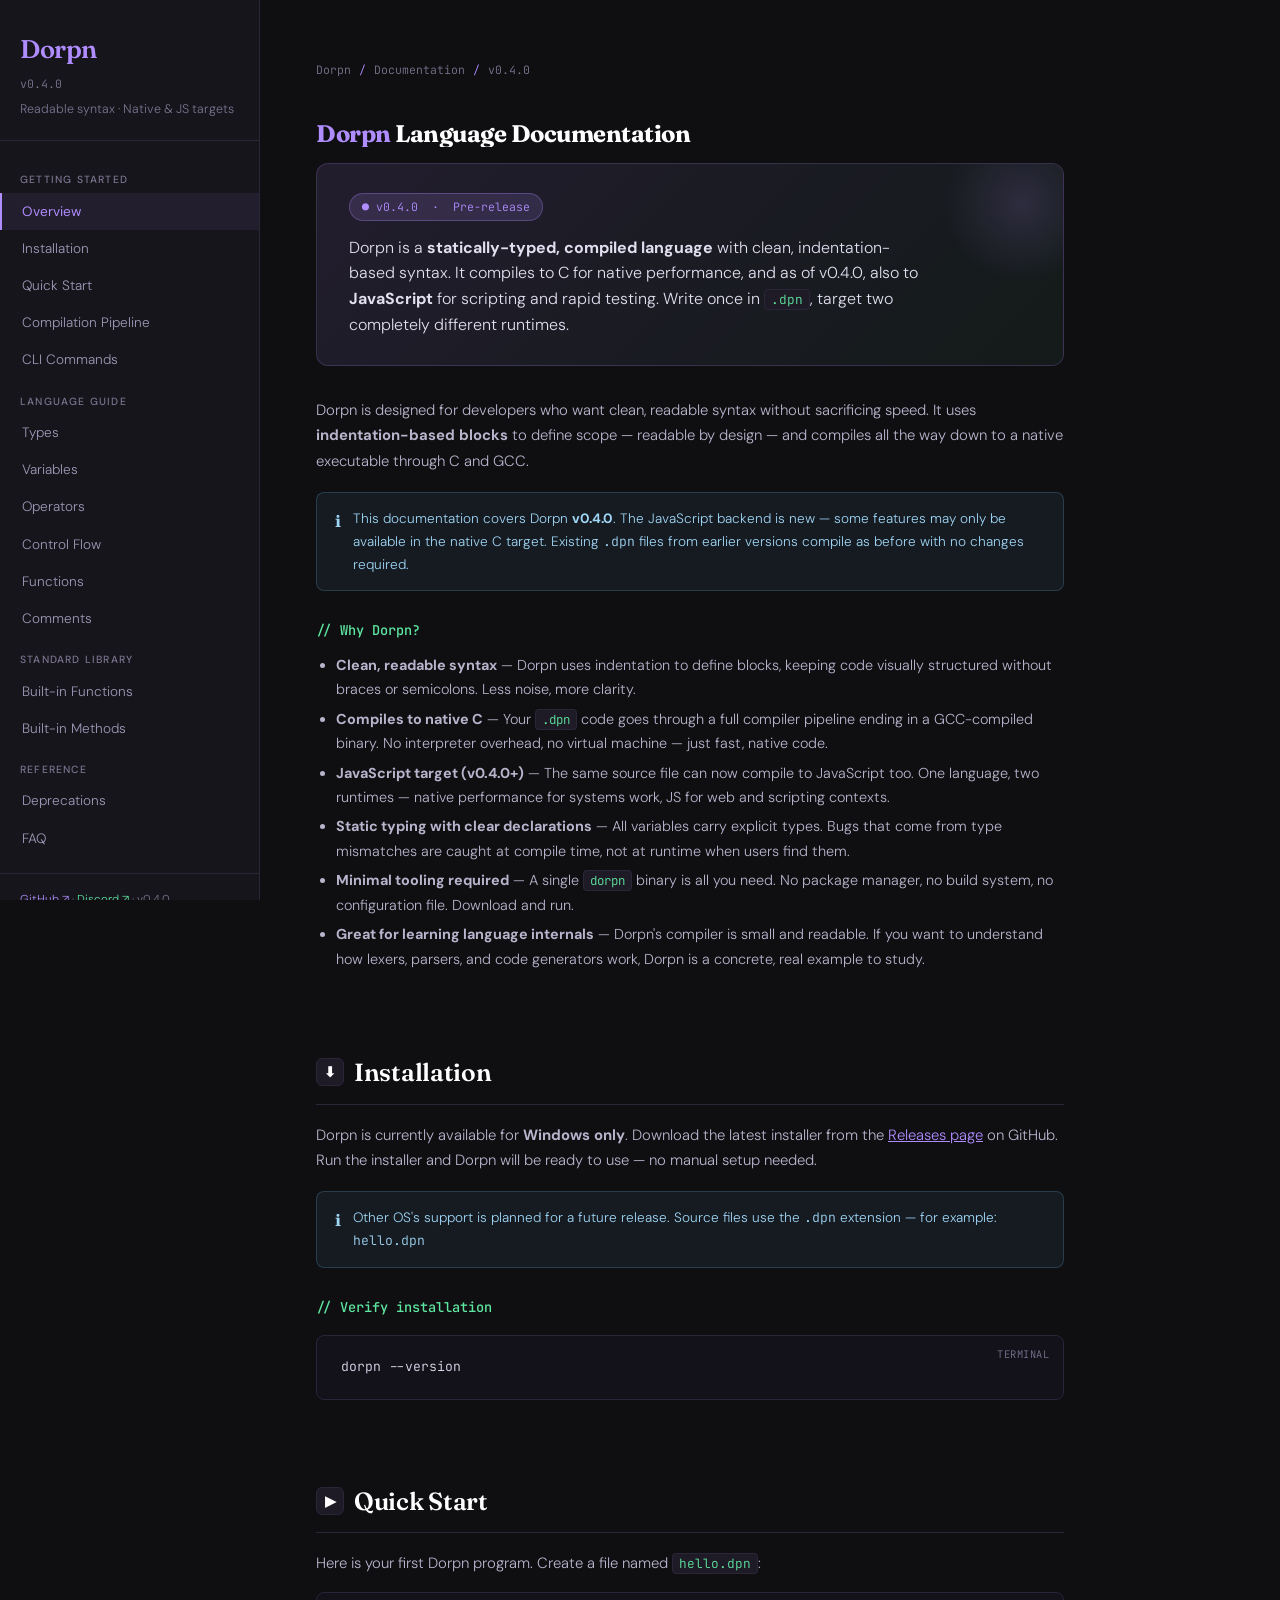
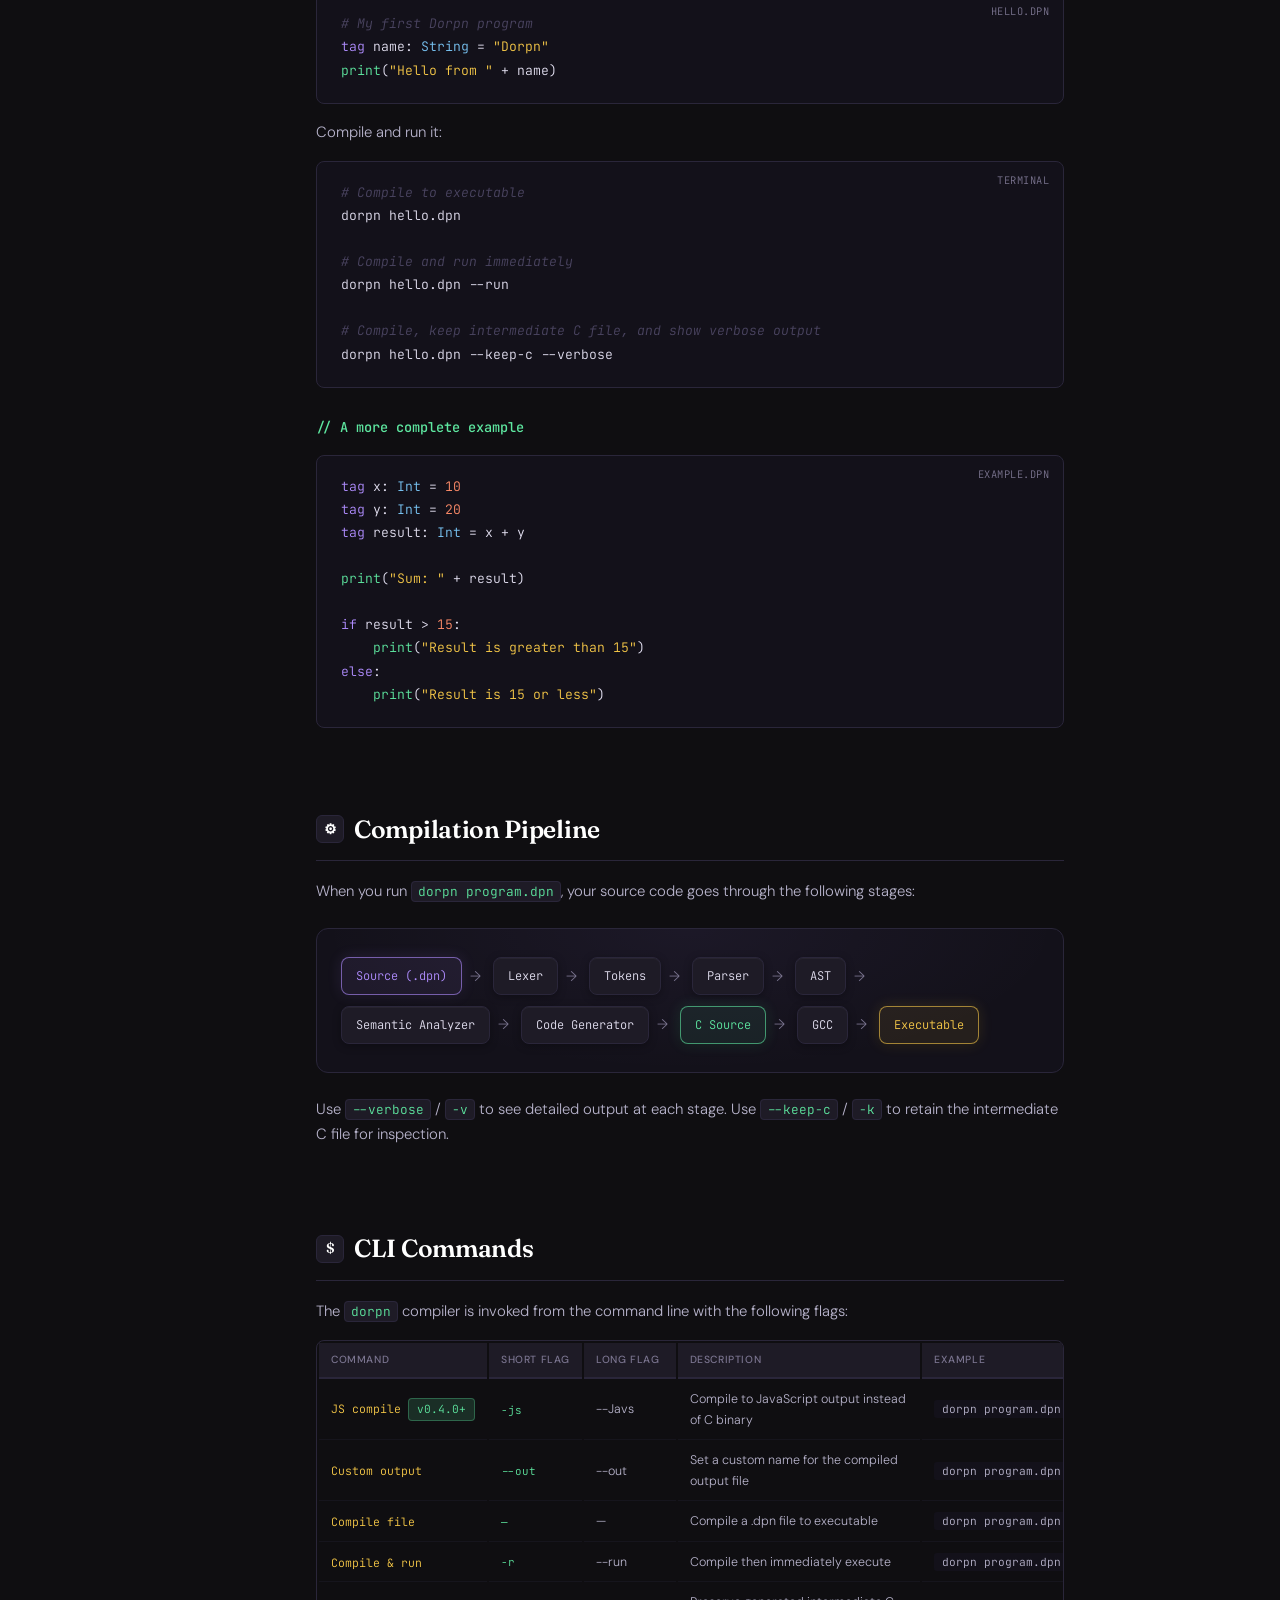
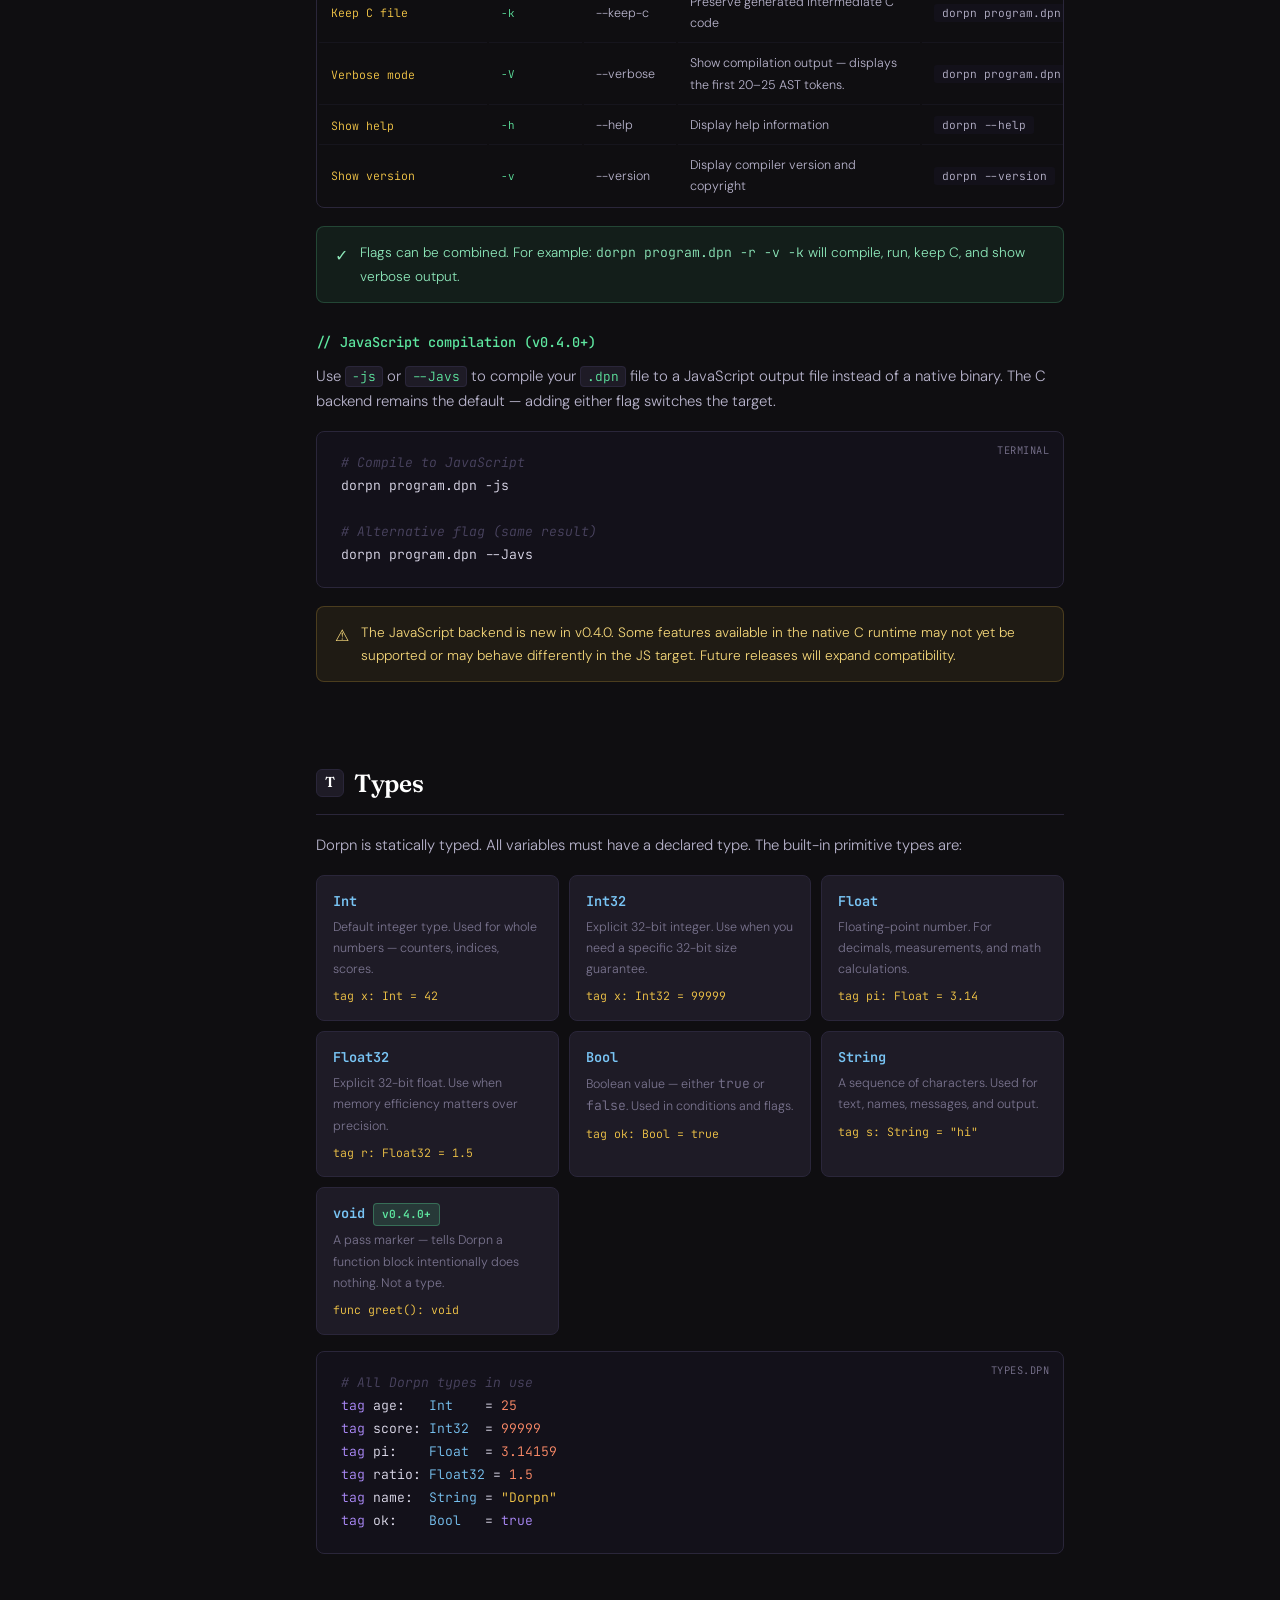
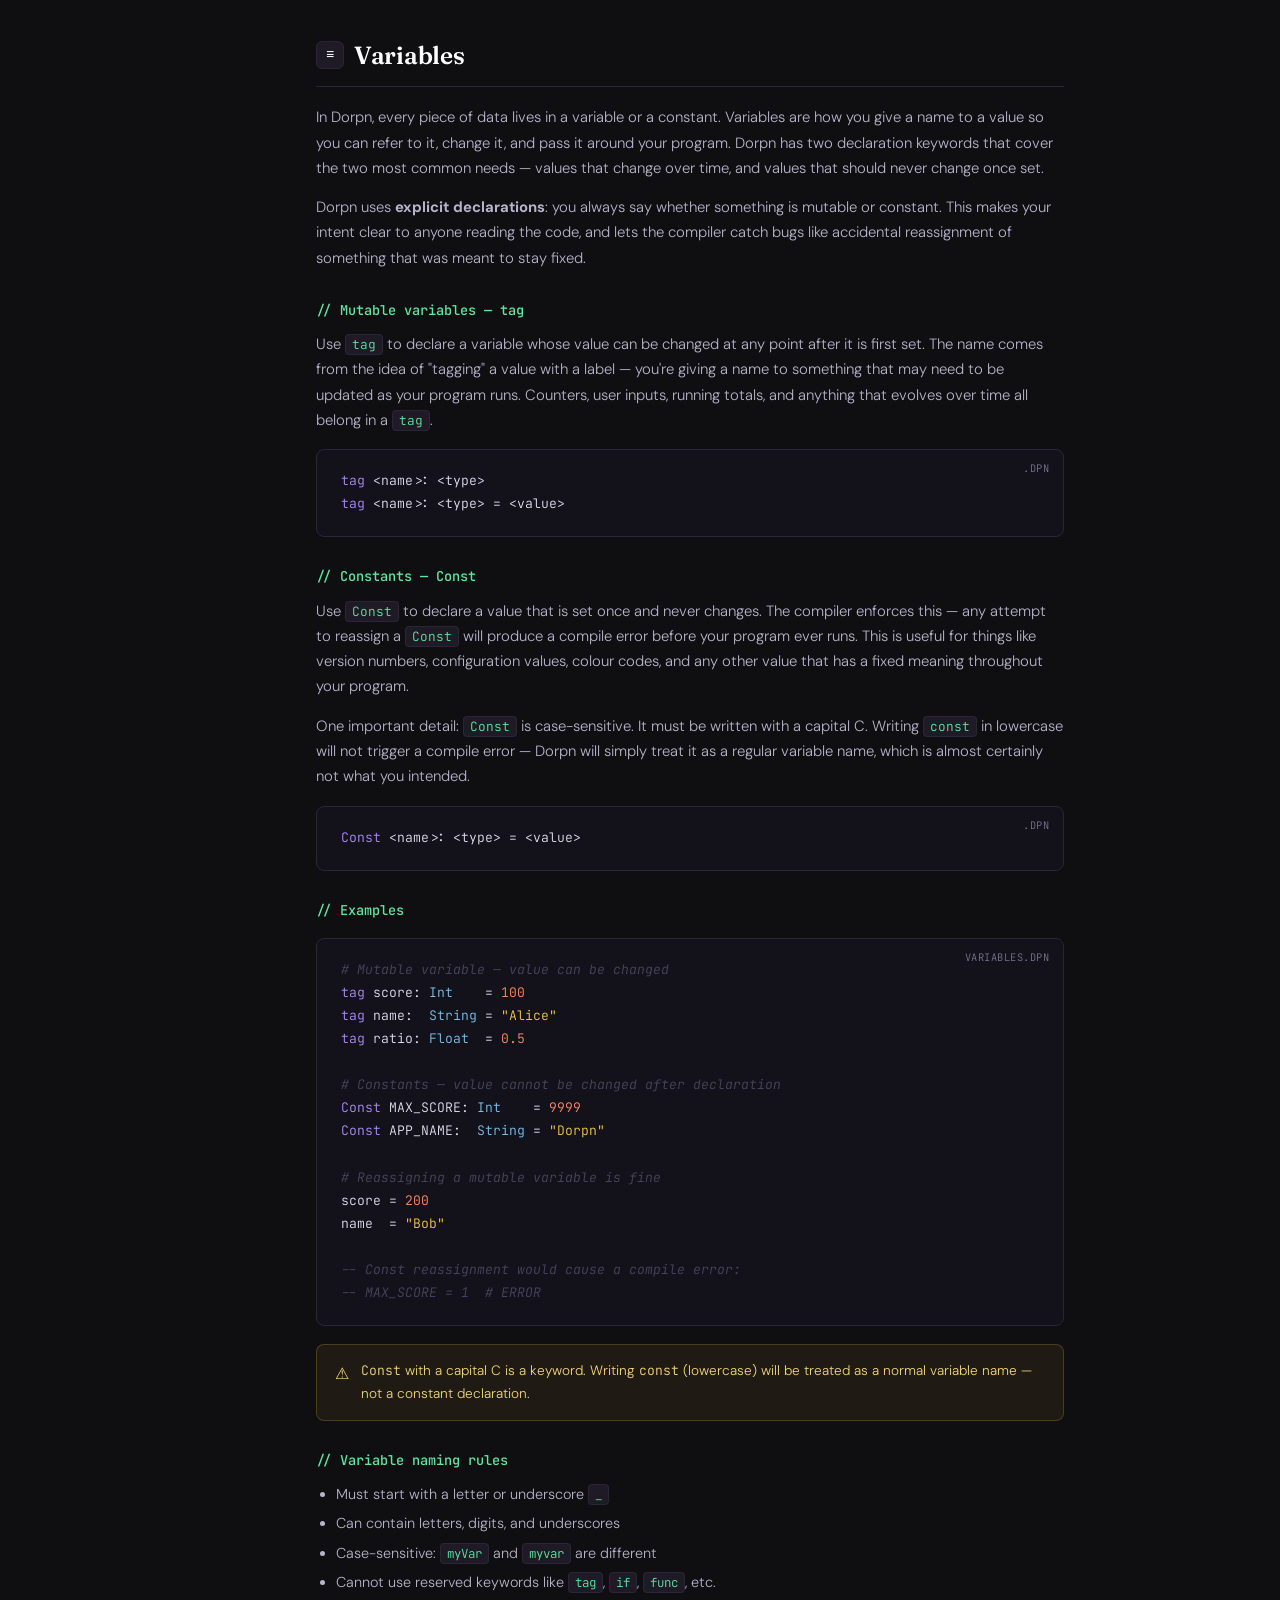
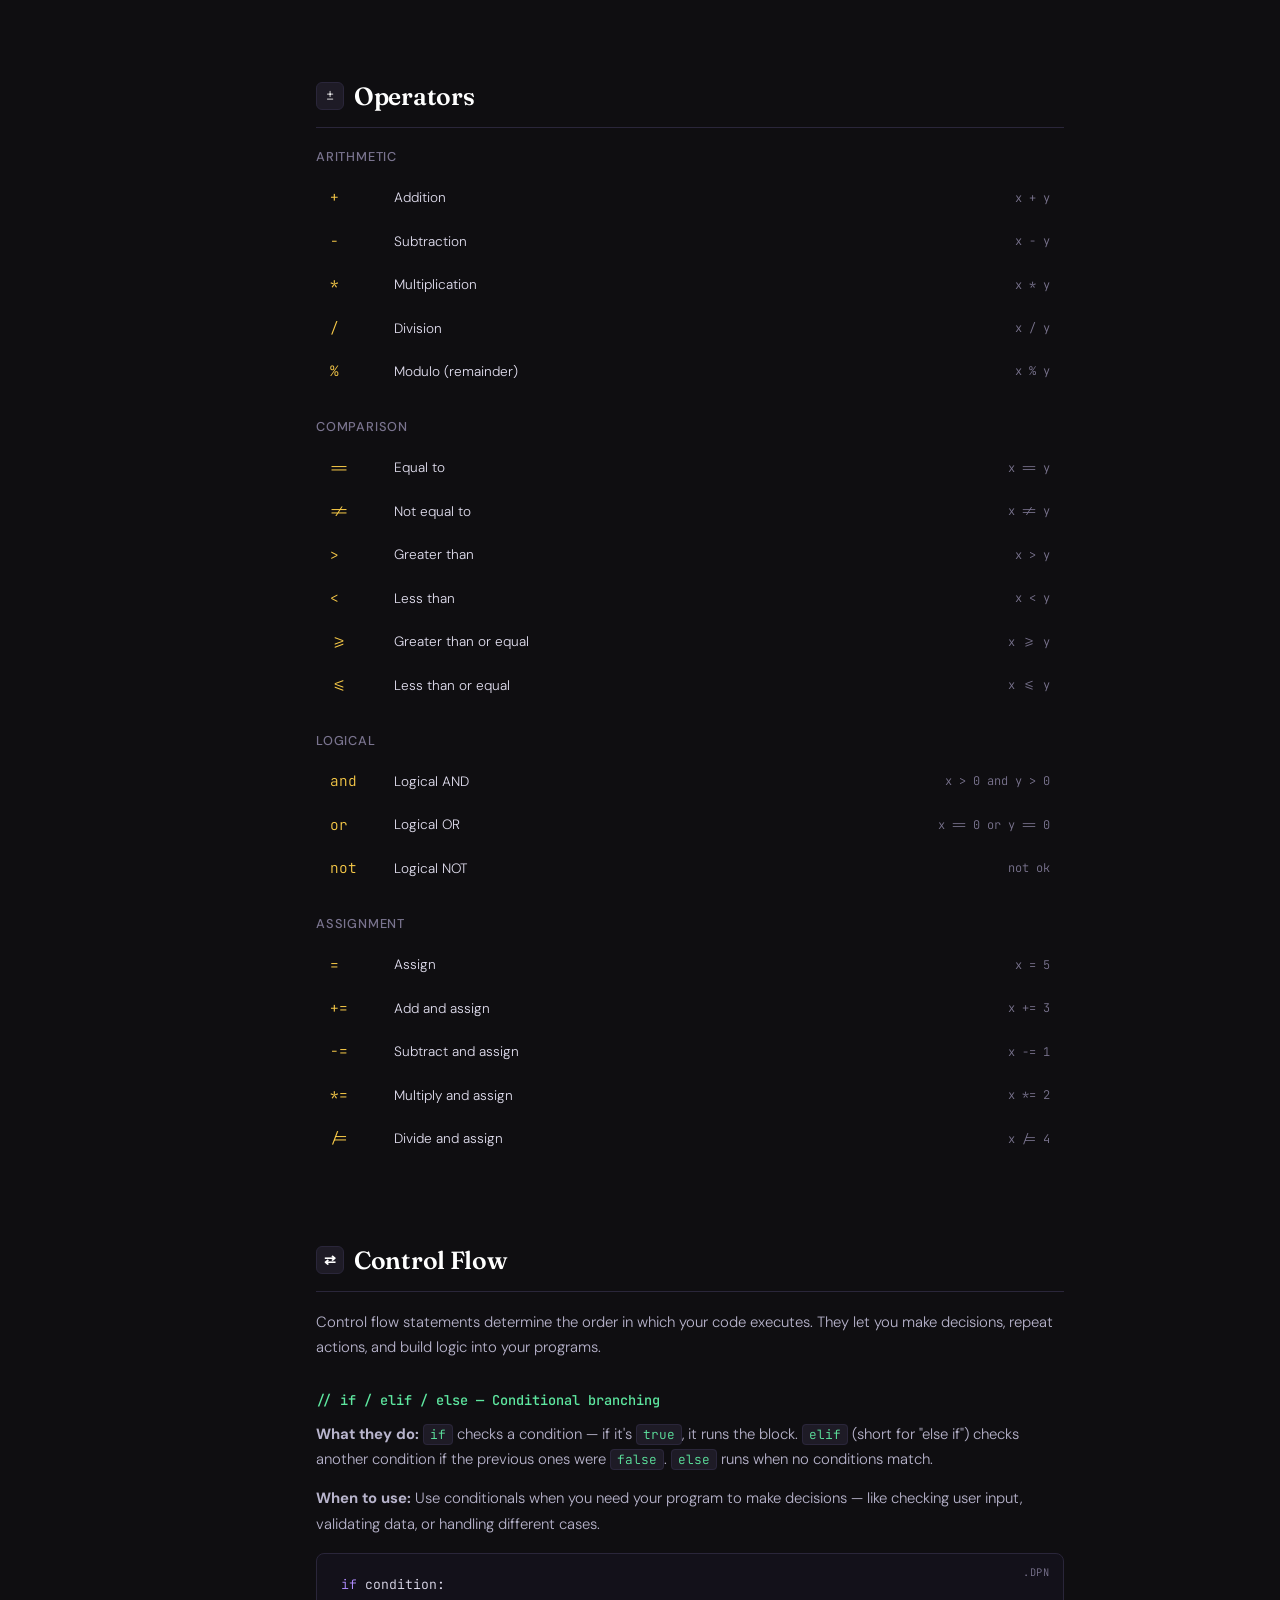
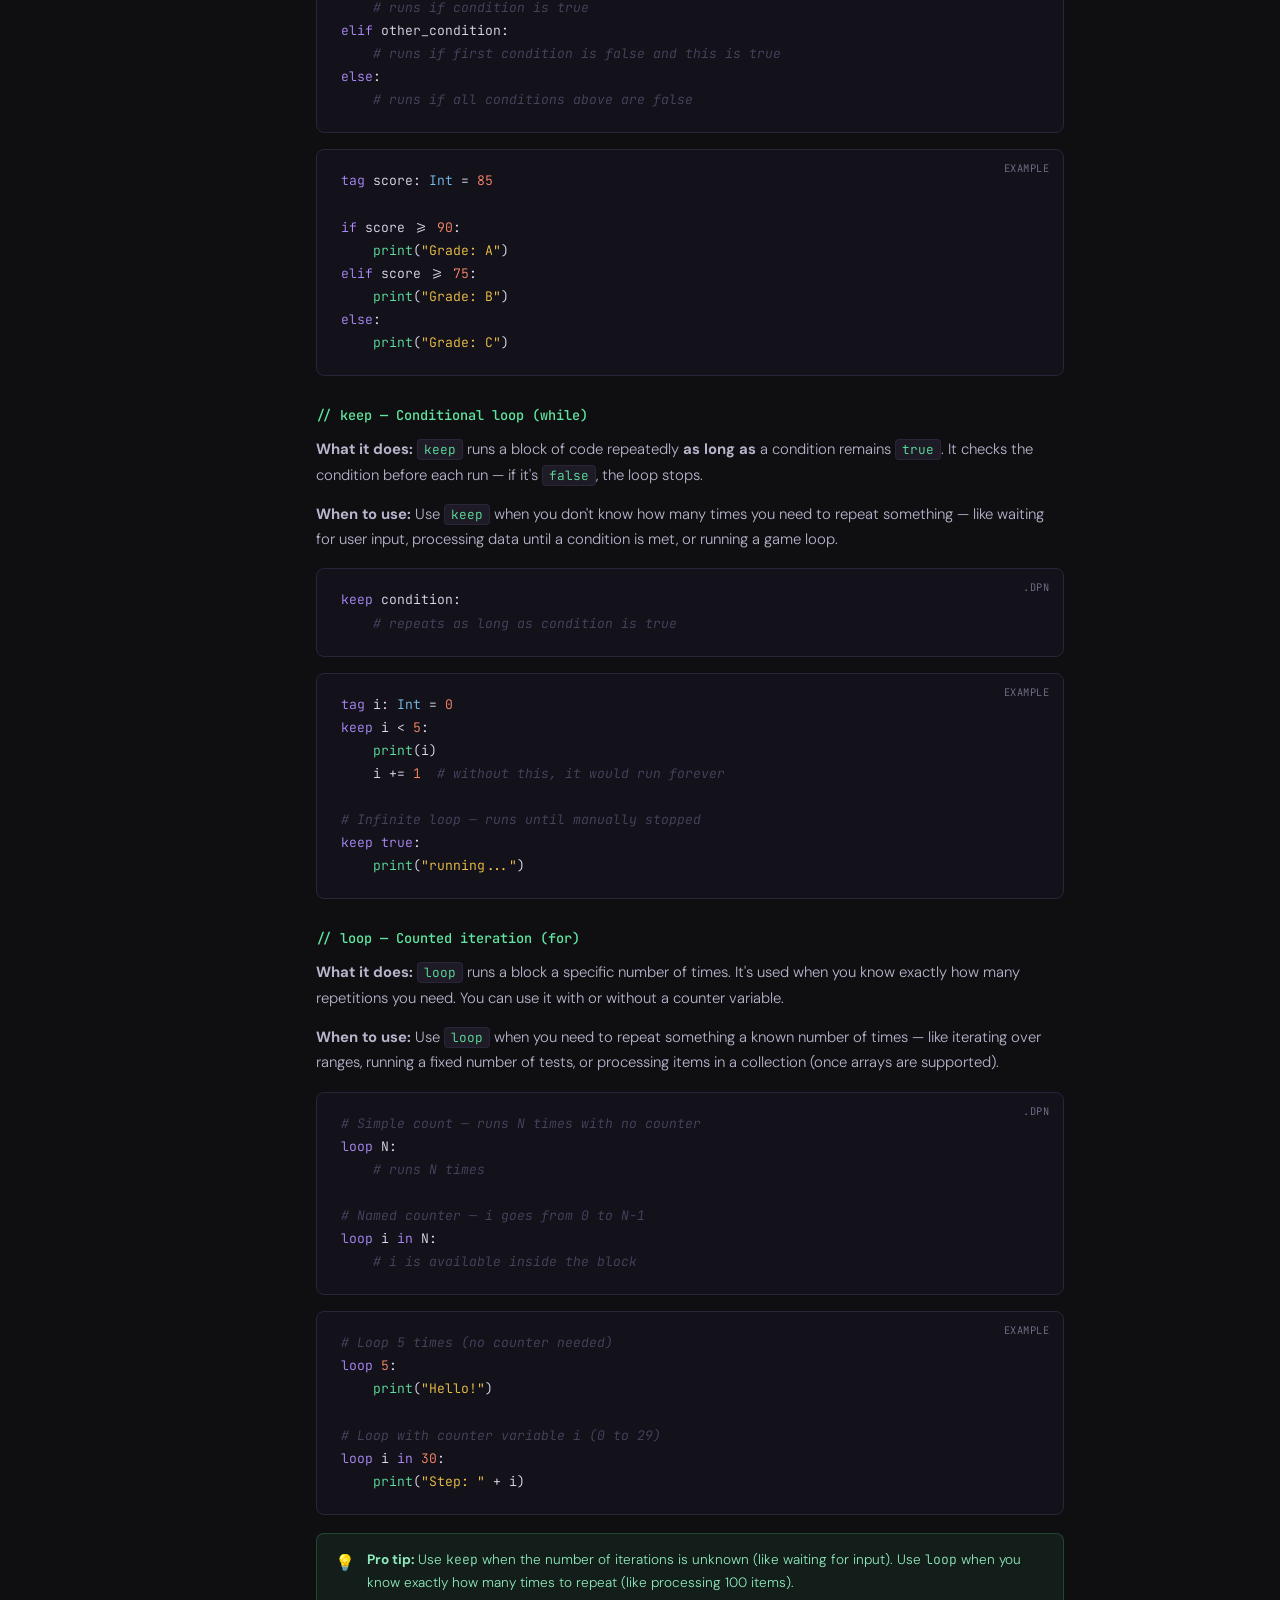
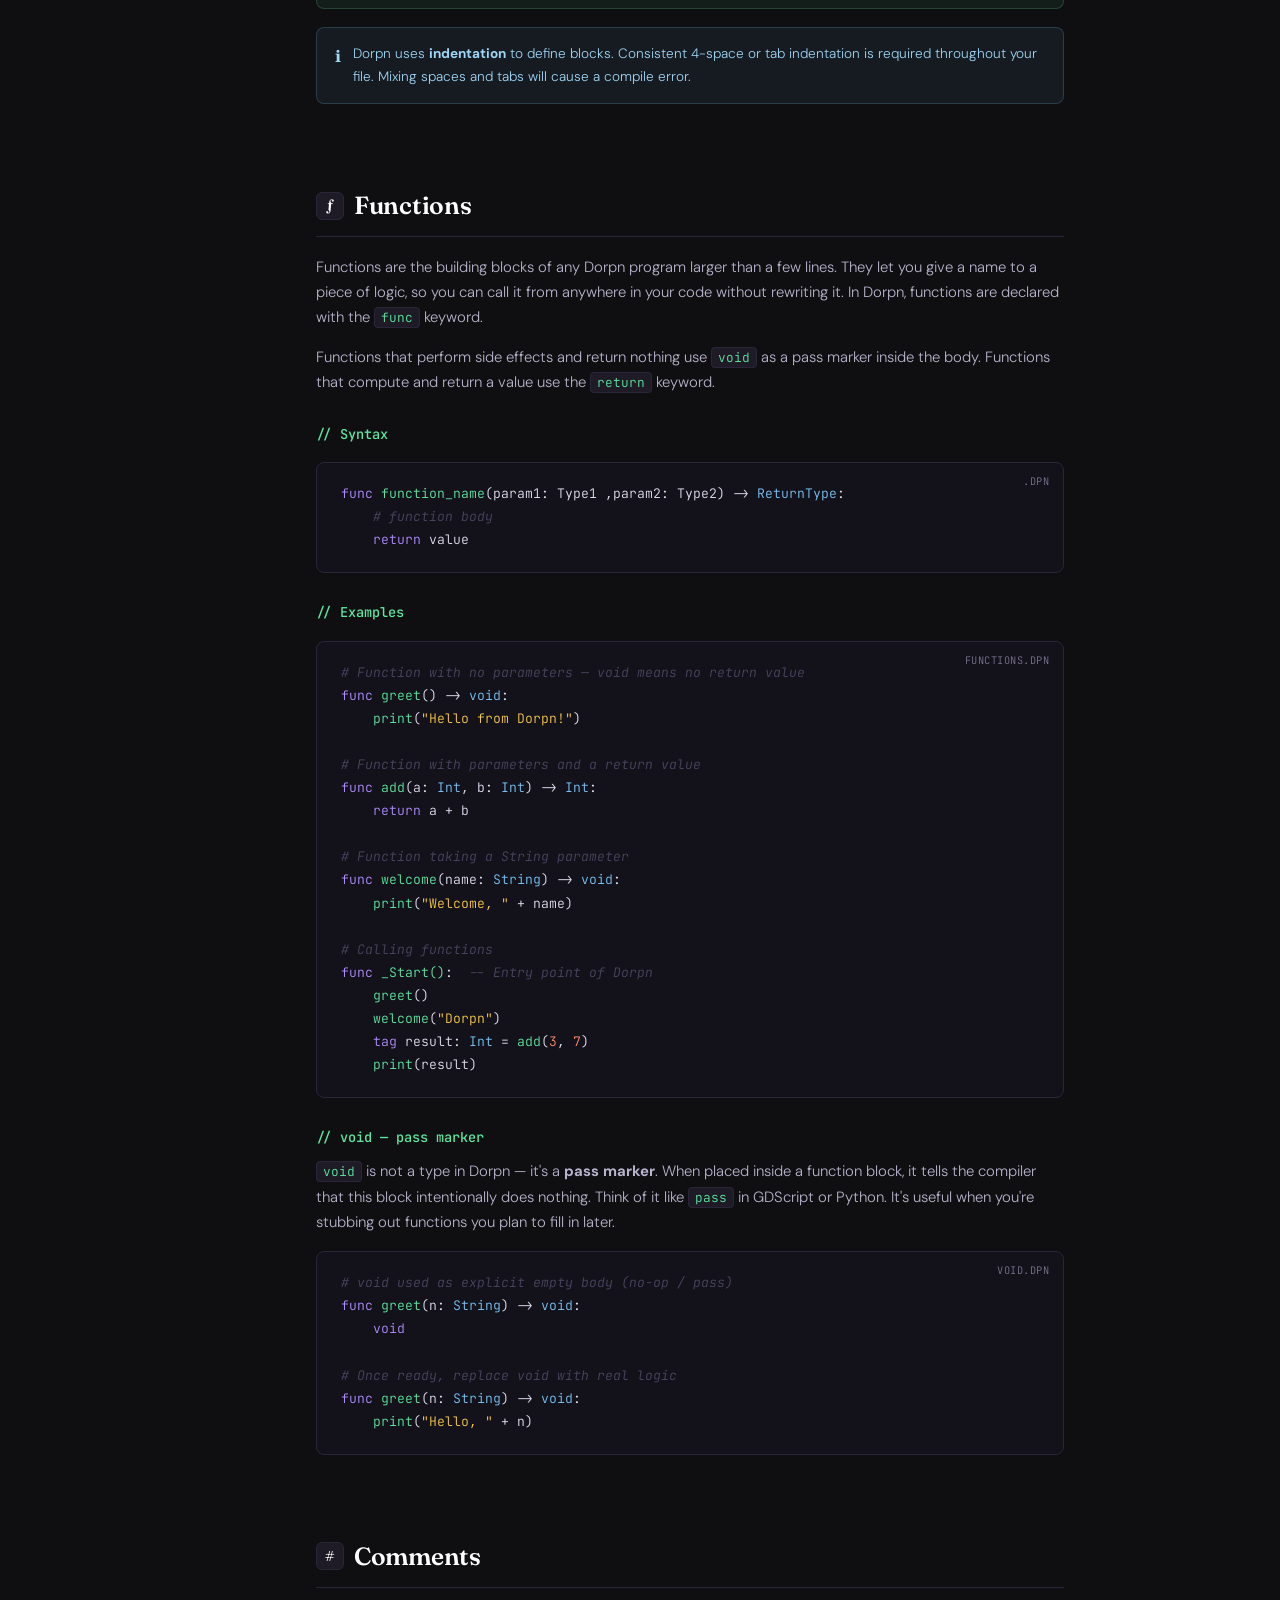
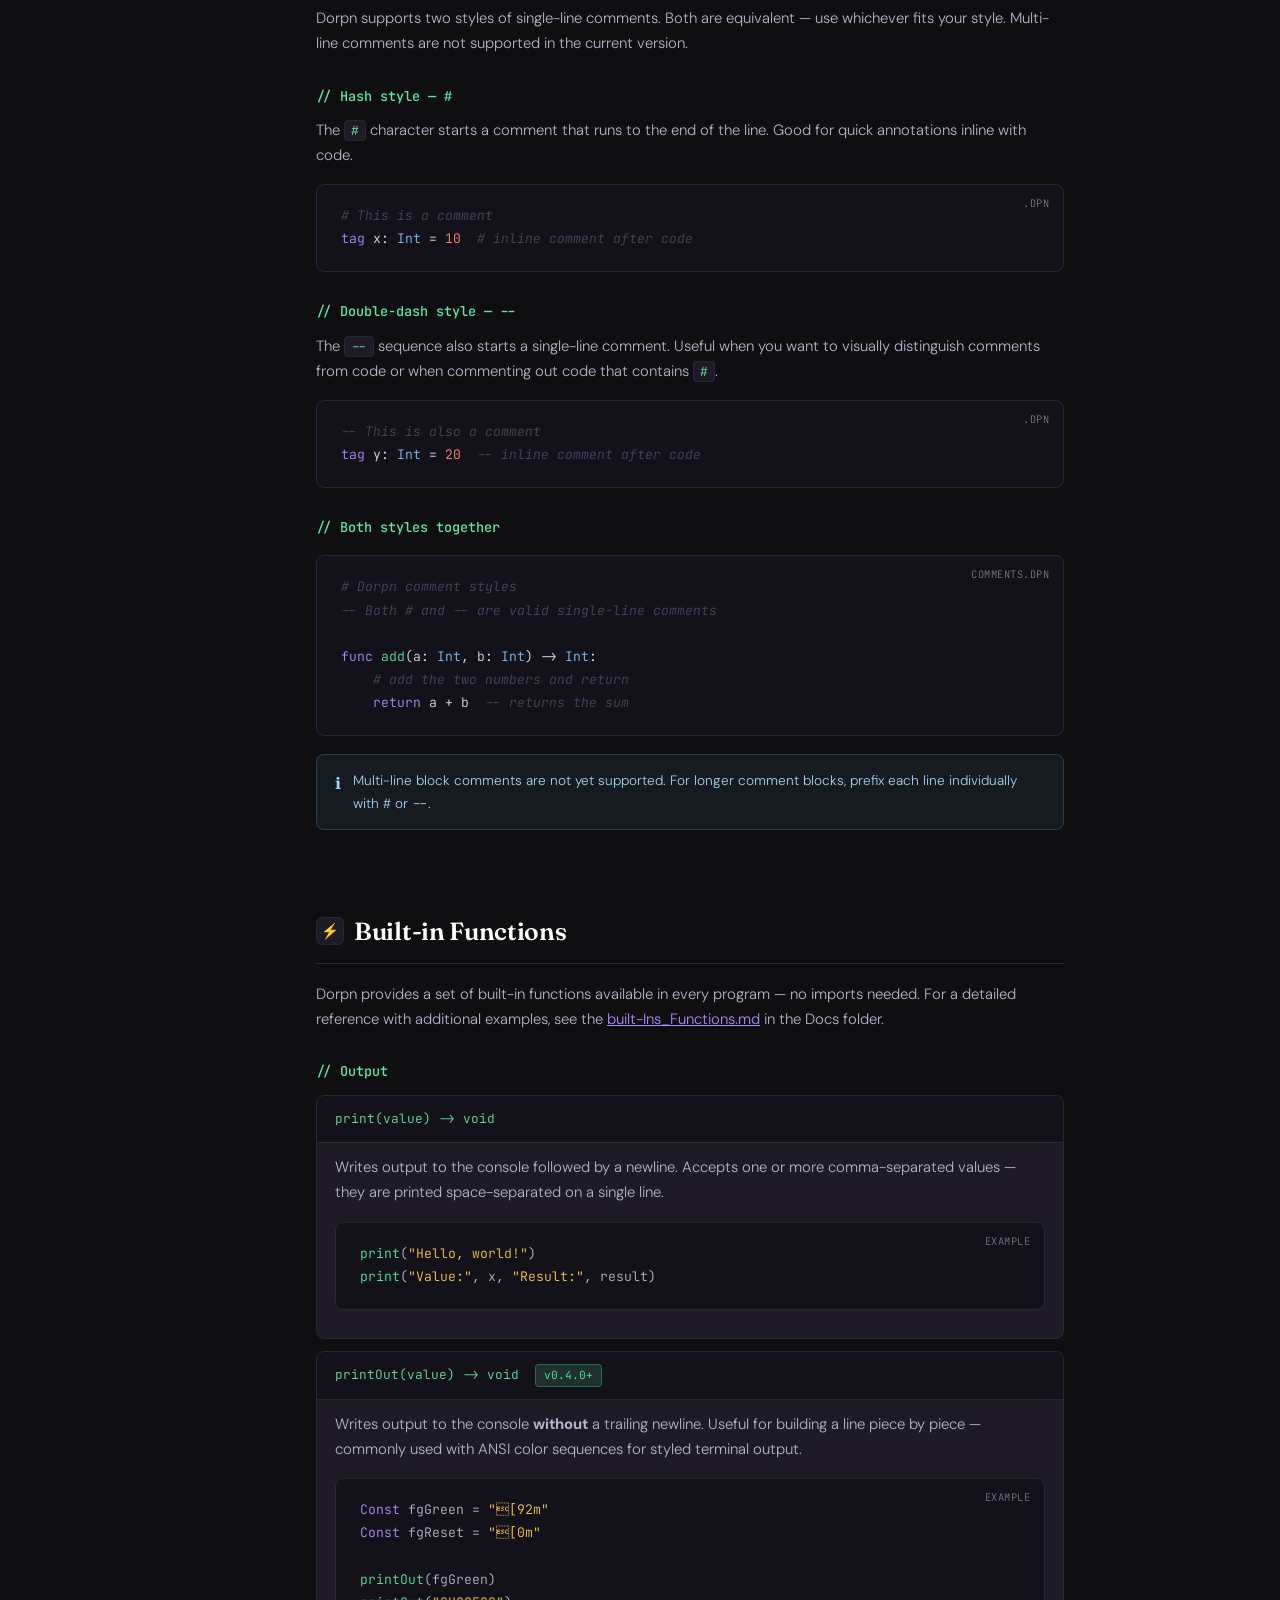
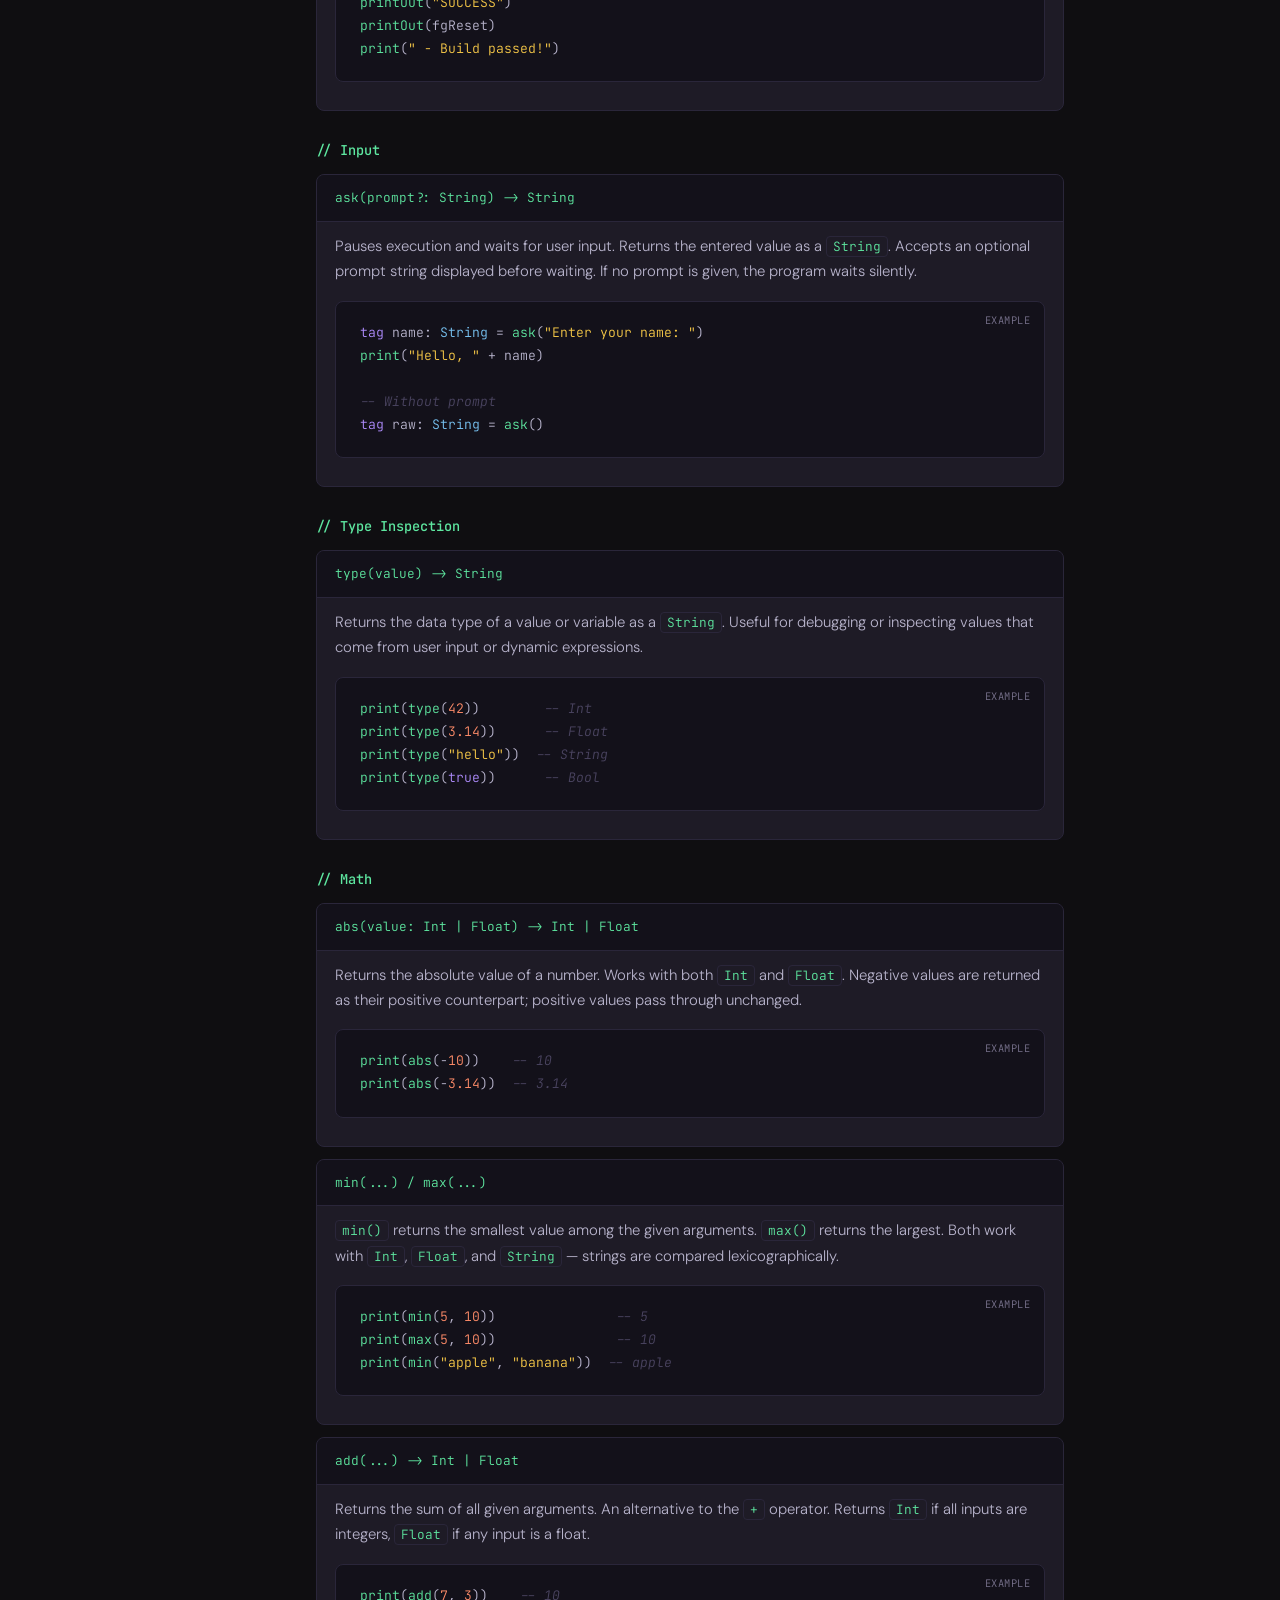
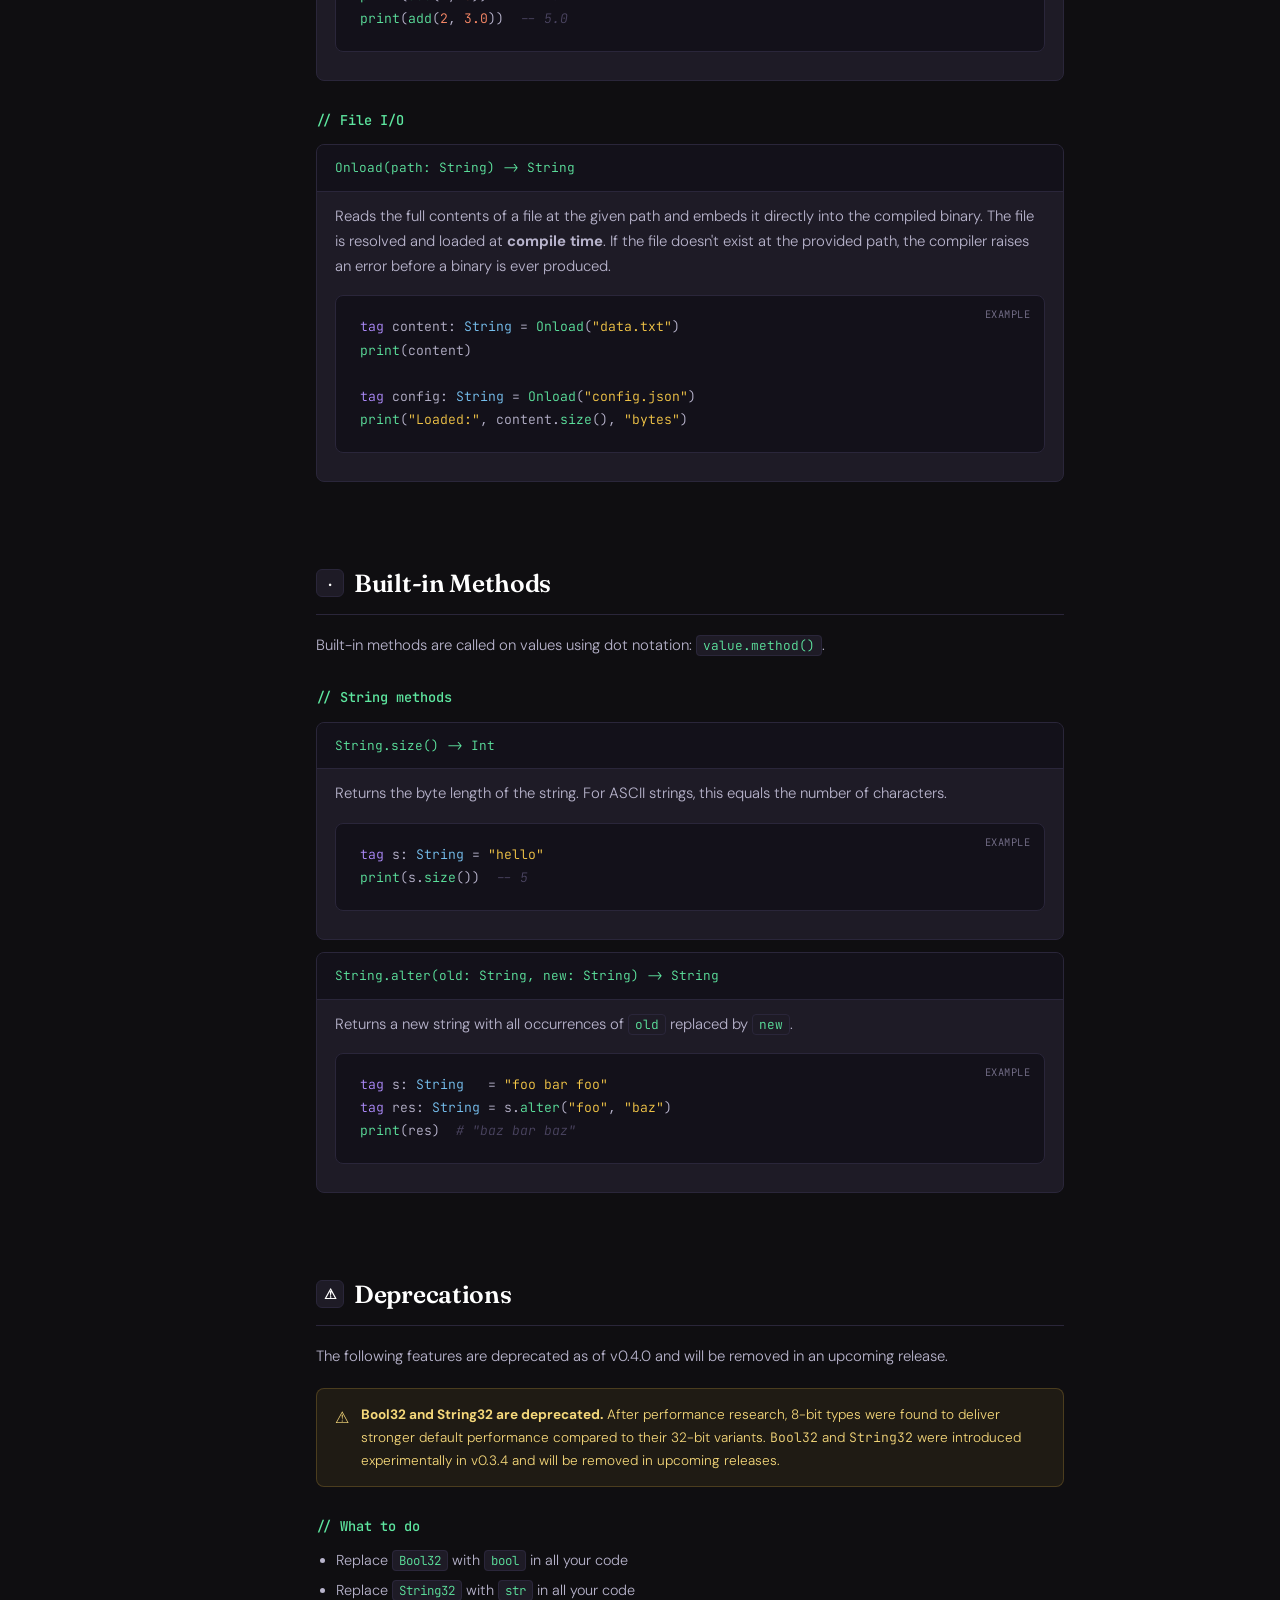
==== index.html @ d66d0c52 "Add files via upload" ====
<!DOCTYPE html>
<html lang="en">
<head>
<meta charset="UTF-8">
<meta name="viewport" content="width=device-width, initial-scale=1.0">
<title>Dorpn Language Documentation</title>
<link rel="preconnect" href="https://fonts.googleapis.com">
<link href="https://fonts.googleapis.com/css2?family=JetBrains+Mono:wght@400;600&family=Fraunces:ital,wght@0,300;0,600;1,300&family=DM+Sans:wght@300;400;500&display=swap" rel="stylesheet">
<style>
  :root {
    --bg: #0f0e11;
    --surface: #17151c;
    --surface2: #1e1b26;
    --border: #2a263a;
    --accent: #b08dff;
    --accent2: #5ee7a0;
    --accent3: #f7c948;
    --text: #e2dff0;
    --muted: #7a748f;
    --code-bg: #13111a;
    --sidebar-w: 260px;
  }

  * { margin: 0; padding: 0; box-sizing: border-box; }

  html { scroll-behavior: smooth; }

  body {
    background: var(--bg);
    color: var(--text);
    font-family: 'DM Sans', sans-serif;
    font-weight: 300;
    line-height: 1.7;
    display: flex;
    min-height: 100vh;
  }

  /* ── SIDEBAR ── */
  #sidebar {
    width: var(--sidebar-w);
    min-width: var(--sidebar-w);
    background: var(--surface);
    border-right: 1px solid var(--border);
    position: sticky;
    top: 0;
    height: 100vh;
    overflow-y: auto;
    display: flex;
    flex-direction: column;
    z-index: 100;
  }

  #sidebar::-webkit-scrollbar { width: 4px; }
  #sidebar::-webkit-scrollbar-thumb { background: var(--border); border-radius: 2px; }

  .sidebar-logo {
    padding: 28px 20px 20px;
    border-bottom: 1px solid var(--border);
  }

  .sidebar-logo .lang-name {
    font-family: 'Fraunces', serif;
    font-size: 1.6rem;
    font-weight: 600;
    color: var(--accent);
    letter-spacing: -0.5px;
  }

  .sidebar-logo .lang-version {
    font-size: 0.72rem;
    color: var(--muted);
    font-family: 'JetBrains Mono', monospace;
    margin-top: 2px;
  }

  .sidebar-logo .lang-tagline {
    font-size: 0.78rem;
    color: var(--muted);
    margin-top: 6px;
  }

  nav { padding: 16px 0; flex: 1; }

  .nav-section {
    padding: 6px 20px 4px;
    font-size: 0.65rem;
    text-transform: uppercase;
    letter-spacing: 1.2px;
    color: var(--muted);
    font-weight: 500;
    margin-top: 8px;
  }

  nav a {
    display: block;
    padding: 7px 20px;
    font-size: 0.85rem;
    color: #9d98b5;
    text-decoration: none;
    border-left: 2px solid transparent;
    transition: all 0.15s;
  }

  nav a:hover {
    color: var(--text);
    background: var(--surface2);
    border-left-color: var(--border);
  }

  nav a.active {
    color: var(--accent);
    background: rgba(176,141,255,0.08);
    border-left-color: var(--accent);
    font-weight: 400;
  }

  .sidebar-footer {
    padding: 16px 20px;
    border-top: 1px solid var(--border);
    font-size: 0.72rem;
    color: var(--muted);
  }

  .sidebar-footer a { color: var(--accent); text-decoration: none; }

  /* ── MAIN ── */
  #main {
    flex: 1;
    max-width: 860px;
    padding: 60px 56px;
    overflow-x: hidden;
  }

  /* ── SECTIONS ── */
  section {
    margin-bottom: 80px;
    opacity: 0;
    transform: translateY(28px);
    transition: opacity 0.55s cubic-bezier(0.22,1,0.36,1), transform 0.55s cubic-bezier(0.22,1,0.36,1);
  }

  section.visible {
    opacity: 1;
    transform: none;
  }

  /* stagger child elements inside each section */
  section.visible h2  { animation: slideIn 0.4s 0.05s both; }
  section.visible > p { animation: slideIn 0.4s 0.1s both; }
  section.visible .hero-banner { animation: slideIn 0.45s 0.1s both; }
  section.visible .method-block { animation: slideIn 0.4s 0.15s both; }
  section.visible pre { animation: slideIn 0.4s 0.12s both; }
  section.visible .type-grid { animation: slideIn 0.45s 0.1s both; }
  section.visible .callout { animation: slideIn 0.4s 0.2s both; }

  @keyframes slideIn {
    from { opacity: 0; transform: translateY(14px); }
    to   { opacity: 1; transform: none; }
  }

  h1 {
    font-family: 'Fraunces', serif;
    overflow-x: auto;
    color: #fff;
    line-height: 1.15;
    margin-bottom: 16px;
    letter-spacing: -0.5px;
  }

  h1 span { color: var(--accent); }

  h2 {
    font-family: 'Fraunces', serif;
    font-size: 1.55rem;
    font-weight: 600;
    color: #fff;
    margin-bottom: 18px;
    padding-bottom: 10px;
    border-bottom: 1px solid var(--border);
    display: flex;
    align-items: center;
    gap: 10px;
    letter-spacing: -0.3px;
  }

  h2 .icon {
    width: 28px;
    height: 28px;
    background: var(--surface2);
    border: 1px solid var(--border);
    border-radius: 6px;
    display: flex;
    align-items: center;
    justify-content: center;
    font-size: 0.9rem;
    flex-shrink: 0;
  }

  h3 {
    font-family: 'DM Sans', sans-serif;
    font-size: 1rem;
    font-weight: 500;
    color: var(--accent2);
    margin: 28px 0 10px;
    font-family: 'JetBrains Mono', monospace;
    font-size: 0.85rem;
  }

  p { color: #b8b4cc; margin-bottom: 14px; font-size: 0.93rem; }

  /* ── HERO BANNER ── */
  .hero-banner {
    background: linear-gradient(135deg, rgba(176,141,255,0.12) 0%, rgba(94,231,160,0.06) 100%);
    border: 1px solid rgba(176,141,255,0.2);
    border-radius: 12px;
    padding: 28px 32px;
    margin-bottom: 32px;
    position: relative;
    overflow: hidden;
  }

  .hero-banner::before {
    content: '';
    position: absolute;
    top: -40px; right: -40px;
    width: 160px; height: 160px;
    background: radial-gradient(circle, rgba(176,141,255,0.15), transparent 70%);
    border-radius: 50%;
  }

  .hero-badge {
    display: inline-flex;
    align-items: center;
    gap: 6px;
    background: rgba(176,141,255,0.15);
    border: 1px solid rgba(176,141,255,0.3);
    border-radius: 20px;
    padding: 3px 12px;
    font-size: 0.72rem;
    font-family: 'JetBrains Mono', monospace;
    color: var(--accent);
    margin-bottom: 14px;
  }

  .hero-banner p {
    font-size: 1rem;
    color: var(--text);
    margin: 0;
    line-height: 1.6;
    max-width: 580px;
  }

  /* ── CODE BLOCKS ── */
  pre {
    background: var(--code-bg);
    border: 1px solid var(--border);
    border-radius: 8px;
    padding: 20px 24px;
    overflow-x: auto;
    margin: 16px 0;
    position: relative;
  }

  pre::before {
    content: attr(data-label);
    position: absolute;
    top: 10px; right: 14px;
    font-size: 0.65rem;
    font-family: 'JetBrains Mono', monospace;
    color: var(--muted);
    text-transform: uppercase;
    letter-spacing: 0.5px;
  }

  code {
    font-family: 'JetBrains Mono', monospace;
    font-size: 0.82rem;
    line-height: 1.7;
  }

  p code, li code {
    background: var(--surface2);
    border: 1px solid var(--border);
    padding: 1px 6px;
    border-radius: 4px;
    font-size: 0.8rem;
    color: var(--accent2);
  }

  /* Syntax colors */
  .kw { color: #b08dff; }
  .fn { color: #5ee7a0; }
  .str { color: #f7c948; }
  .cm { color: #4a4460; font-style: italic; }
  .num { color: #ff8c69; }
  .op { color: #7a748f; }
  .type { color: #79c5f5; }

  /* ── PIPELINE DIAGRAM ── */
  .pipeline {
    display: flex;
    align-items: center;
    flex-wrap: wrap;
    gap: 10px;
    margin: 24px 0;
    background: var(--code-bg);
    border: 1px solid var(--border);
    border-radius: 12px;
    padding: 28px 24px;
    perspective: 800px;
    position: relative;
    overflow: hidden;
  }

  .pipeline::before {
    content: '';
    position: absolute;
    inset: 0;
    background: radial-gradient(ellipse at 50% 0%, rgba(176,141,255,0.06) 0%, transparent 70%);
    pointer-events: none;
  }

  .pipeline-step {
    display: flex;
    align-items: center;
    gap: 6px;
  }

  .pipeline-node {
    background: var(--surface2);
    border: 1px solid var(--border);
    border-radius: 8px;
    padding: 8px 14px;
    font-family: 'JetBrains Mono', monospace;
    font-size: 0.75rem;
    color: var(--text);
    white-space: nowrap;
    position: relative;
    cursor: default;
    transform-style: preserve-3d;
    transform: translateZ(0) rotateX(0deg);
    box-shadow: 0 2px 8px rgba(0,0,0,0.3), 0 1px 0 rgba(255,255,255,0.04) inset;
    transition: transform 0.35s cubic-bezier(0.34,1.56,0.64,1),
                box-shadow 0.3s ease,
                border-color 0.3s ease,
                color 0.3s ease;
    opacity: 0;
    animation: pipelineReveal 0.5s cubic-bezier(0.22,1,0.36,1) forwards;
  }

  /* stagger each node's entrance */
  .pipeline-step:nth-child(1) .pipeline-node { animation-delay: 0.05s; }
  .pipeline-step:nth-child(2) .pipeline-node { animation-delay: 0.15s; }
  .pipeline-step:nth-child(3) .pipeline-node { animation-delay: 0.25s; }
  .pipeline-step:nth-child(4) .pipeline-node { animation-delay: 0.35s; }
  .pipeline-step:nth-child(5) .pipeline-node { animation-delay: 0.45s; }
  .pipeline-step:nth-child(6) .pipeline-node { animation-delay: 0.55s; }
  .pipeline-step:nth-child(7) .pipeline-node { animation-delay: 0.65s; }
  .pipeline-step:nth-child(8) .pipeline-node { animation-delay: 0.75s; }
  .pipeline-step:nth-child(9) .pipeline-node { animation-delay: 0.85s; }
  .pipeline-step:nth-child(10) .pipeline-node { animation-delay: 0.95s; }

  @keyframes pipelineReveal {
    from {
      opacity: 0;
      transform: translateZ(-40px) rotateX(25deg) translateY(12px);
    }
    to {
      opacity: 1;
      transform: translateZ(0) rotateX(0deg) translateY(0);
    }
  }

  .pipeline-node:hover {
    transform: translateZ(12px) rotateX(-6deg) translateY(-3px);
    box-shadow: 0 12px 28px rgba(0,0,0,0.5), 0 1px 0 rgba(255,255,255,0.06) inset;
  }

  .pipeline-node.hl {
    border-color: rgba(176,141,255,0.6);
    color: var(--accent);
    background: rgba(176,141,255,0.08);
    box-shadow: 0 0 14px rgba(176,141,255,0.15), 0 2px 8px rgba(0,0,0,0.3);
  }
  .pipeline-node.hl:hover {
    box-shadow: 0 0 22px rgba(176,141,255,0.3), 0 12px 28px rgba(0,0,0,0.4);
  }

  .pipeline-node.hl2 {
    border-color: rgba(94,231,160,0.6);
    color: var(--accent2);
    background: rgba(94,231,160,0.08);
    box-shadow: 0 0 14px rgba(94,231,160,0.15), 0 2px 8px rgba(0,0,0,0.3);
  }
  .pipeline-node.hl2:hover {
    box-shadow: 0 0 22px rgba(94,231,160,0.3), 0 12px 28px rgba(0,0,0,0.4);
  }

  .pipeline-node.hl3 {
    border-color: rgba(247,201,72,0.6);
    color: var(--accent3);
    background: rgba(247,201,72,0.08);
    box-shadow: 0 0 14px rgba(247,201,72,0.15), 0 2px 8px rgba(0,0,0,0.3);
  }
  .pipeline-node.hl3:hover {
    box-shadow: 0 0 22px rgba(247,201,72,0.3), 0 12px 28px rgba(0,0,0,0.4);
  }

  .pipeline-arrow {
    color: var(--muted);
    font-size: 0.9rem;
    padding: 0 2px;
    opacity: 0;
    animation: pipelineReveal 0.3s ease forwards;
    flex-shrink: 0;
  }

  .pipeline-step:nth-child(1) .pipeline-arrow { animation-delay: 0.1s; }
  .pipeline-step:nth-child(2) .pipeline-arrow { animation-delay: 0.2s; }
  .pipeline-step:nth-child(3) .pipeline-arrow { animation-delay: 0.3s; }
  .pipeline-step:nth-child(4) .pipeline-arrow { animation-delay: 0.4s; }
  .pipeline-step:nth-child(5) .pipeline-arrow { animation-delay: 0.5s; }
  .pipeline-step:nth-child(6) .pipeline-arrow { animation-delay: 0.6s; }
  .pipeline-step:nth-child(7) .pipeline-arrow { animation-delay: 0.7s; }
  .pipeline-step:nth-child(8) .pipeline-arrow { animation-delay: 0.8s; }
  .pipeline-step:nth-child(9) .pipeline-arrow { animation-delay: 0.9s; }

  /* ── COMMAND TABLE ── */
  .cmd-table-wrap {
      border: 1px solid var(--border);
      border-radius: 8px;
      overflow-x: auto;
      -webkit-overflow-scrolling: touch;
      margin: 16px 0;
      max-width: 100%;
  }

  .cmd-table {
      width: 100%;
      min-width: 850px;  #42445A
      border-collapse: collapse;
      font-size: 0.78rem;
      table-layout: auto;  
  }
  
  /* Column width distribution */
  .cmd-table th:nth-child(1),
  .cmd-table td:nth-child(1) { 
      min-width: 90px;  /* Command */
      width: 12%;
  }
  
  .cmd-table th:nth-child(2),
  .cmd-table td:nth-child(2) { 
      min-width: 60px;  /* Short */
      width: 8%;
  }
  
  .cmd-table th:nth-child(3),
  .cmd-table td:nth-child(3) { 
      min-width: 80px;  /* Long */
      width: 12%;
  }
  
  .cmd-table th:nth-child(4),
  .cmd-table td:nth-child(4) { 
      min-width: 200px;  /* Description */
      width: 40%;
  }
  
  .cmd-table th:nth-child(5),
  .cmd-table td:nth-child(5) { 
      min-width: 180px;  /* Example */
      width: 28%;
  }
  
  .cmd-table th {
      background: var(--surface2);
      padding: 8px 12px; 
      text-align: left;
      font-size: 0.65rem;
      text-transform: uppercase;
      letter-spacing: 0.6px;
      color: var(--muted);
      font-weight: 500;
      border-bottom: 2px solid var(--border); 
      white-space: nowrap;
  }
  
  .cmd-table td {
      padding: 8px 12px; 
      border-bottom: 1px solid rgba(42,38,58,0.3);
      vertical-align: middle;
      color: #b8b4cc;
      white-space: nowrap;  /* Keep text on one line */
      overflow: visible;  
      text-overflow: clip; 
  }
  
  .cmd-table td {
      white-space: normal; 
      word-break: break-word;  
  }
  
  .cmd-table td code {
      white-space: nowrap;  
  }
  
  .cmd-table tr:last-child td {
      border-bottom: none;
  }
  
  .cmd-table tr:hover td {
      background: rgba(176,141,255,0.04);
  }
  
  /* spacing in rows */
  .cmd-table tbody tr {
      border-bottom: 2px solid var(--border);  /* Separates rows */
  }
  
  .cmd-table td:first-child {
      font-family: 'JetBrains Mono', monospace;
      font-size: 0.72rem;
      color: var(--accent3);
      white-space: nowrap;
  }
  
  .cmd-table td:nth-child(2) {
      font-family: 'JetBrains Mono', monospace;
      font-size: 0.68rem;
      color: var(--accent2);
      white-space: nowrap;
  }
  
  .cmd-table td:last-child code {
      font-size: 0.7rem;
      background: var(--code-bg);
      padding: 2px 8px;
      border-radius: 3px;
      white-space: nowrap;
  }
  
  /* adjustments */
  @media (max-width: 768px) {
      .cmd-table-wrap {
          overflow-x: auto;
          -webkit-overflow-scrolling: touch;
      }
      
      .cmd-table {
          min-width: 700px;
          font-size: 0.65rem;
      }
      
      .cmd-table td,
      .cmd-table th {
          padding: 6px 10px;
          font-size: 0.6rem;
      }
      
      .cmd-table td:first-child {
          font-size: 0.6rem;
      }
      
      .cmd-table td:nth-child(2) {
          font-size: 0.55rem;
      }
      
      .cmd-table td:last-child code {
          font-size: 0.55rem;
      }
  }

  /* ── TYPE TABLE ── */
  .type-grid {
    display: grid;
    grid-template-columns: repeat(auto-fill, minmax(180px, 1fr));
    gap: 10px;
    margin: 16px 0;
  }

  .type-card {
    background: var(--surface2);
    border: 1px solid var(--border);
    border-radius: 8px;
    padding: 14px 16px;
    transition: border-color 0.2s, opacity 0.4s cubic-bezier(0.22,1,0.36,1), transform 0.4s cubic-bezier(0.22,1,0.36,1);
    opacity: 0;
    transform: translateY(12px) scale(0.98);
  }

  .type-card.visible {
    opacity: 1;
    transform: none;
  }

  .type-card:hover { border-color: var(--accent); }

  .type-card .type-name {
    font-family: 'JetBrains Mono', monospace;
    font-size: 0.85rem;
    color: var(--type);
    color: #79c5f5;
    font-weight: 600;
    margin-bottom: 4px;
  }

  .type-card .type-desc {
    font-size: 0.78rem;
    color: var(--muted);
  }

  .type-card .type-example {
    font-family: 'JetBrains Mono', monospace;
    font-size: 0.72rem;
    color: var(--accent3);
    margin-top: 6px;
  }

  /* ── CALLOUT BOXES ── */
  .callout {
    border-radius: 8px;
    padding: 14px 18px;
    margin: 18px 0;
    display: flex;
    gap: 12px;
    align-items: flex-start;
    font-size: 0.85rem;
    opacity: 0;
    transform: translateX(-10px);
    transition: opacity 0.4s ease, transform 0.4s ease;
  }

  .callout.visible {
    opacity: 1;
    transform: none;
  }

  .callout-info {
    background: rgba(121,197,245,0.07);
    border: 1px solid rgba(121,197,245,0.2);
    color: #9fd5f5;
  }

  .callout-tip {
    background: rgba(94,231,160,0.07);
    border: 1px solid rgba(94,231,160,0.2);
    color: #8eeabb;
  }

  .callout-warn {
    background: rgba(247,201,72,0.07);
    border: 1px solid rgba(247,201,72,0.2);
    color: #f5d87a;
  }

  .callout-icon { font-size: 1rem; flex-shrink: 0; margin-top: 1px; }

  /* ── METHOD LIST ── */
  .method-block {
    background: var(--surface2);
    border: 1px solid var(--border);
    border-radius: 8px;
    margin: 12px 0;
    overflow: hidden;
    opacity: 0;
    transform: translateY(16px);
    transition: opacity 0.45s cubic-bezier(0.22,1,0.36,1), transform 0.45s cubic-bezier(0.22,1,0.36,1);
  }

  .method-block.visible {
    opacity: 1;
    transform: none;
  }

  .method-sig {
    background: var(--code-bg);
    padding: 12px 18px;
    font-family: 'JetBrains Mono', monospace;
    font-size: 0.8rem;
    border-bottom: 1px solid var(--border);
    color: var(--accent2);
  }

  .method-body {
    padding: 12px 18px;
    font-size: 0.85rem;
    color: #b8b4cc;
  }

  .method-body p { margin-bottom: 6px; }

  /* ── OPERATOR TABLE ── */
  .op-section { margin-bottom: 24px; }

  .op-section h3 {
    color: var(--muted);
    font-family: 'DM Sans', sans-serif;
    font-size: 0.8rem;
    font-weight: 500;
    text-transform: uppercase;
    letter-spacing: 0.8px;
    margin: 0 0 10px;
  }

  .op-row {
    display: flex;
    align-items: center;
    padding: 8px 14px;
    border-radius: 6px;
    gap: 16px;
    margin-bottom: 3px;
    transition: background 0.15s;
  }

  .op-row:hover { background: var(--surface2); }

  .op-sym {
    font-family: 'JetBrains Mono', monospace;
    font-size: 0.9rem;
    color: var(--accent3);
    min-width: 48px;
  }

  .op-name { font-size: 0.85rem; color: var(--text); min-width: 140px; }

  .op-example {
    font-family: 'JetBrains Mono', monospace;
    font-size: 0.75rem;
    color: var(--muted);
    margin-left: auto;
  }

  /* ── VARIABLE TABLE ── */
  .var-table {
    width: 100%;
    border-collapse: collapse;
    font-size: 0.84rem;
    margin: 14px 0;
  }

  .var-table th {
    padding: 9px 14px;
    text-align: left;
    font-size: 0.7rem;
    text-transform: uppercase;
    letter-spacing: 0.8px;
    color: var(--muted);
    background: var(--surface2);
    border-bottom: 1px solid var(--border);
  }

  .var-table td {
    padding: 10px 14px;
    border-bottom: 1px solid rgba(42,38,58,0.4);
    color: #b8b4cc;
    vertical-align: top;
  }

  .var-table td:first-child {
    font-family: 'JetBrains Mono', monospace;
    font-size: 0.78rem;
    color: var(--accent2);
  }

  .var-table td:nth-child(2) {
    font-family: 'JetBrains Mono', monospace;
    font-size: 0.75rem;
    color: #79c5f5;
  }

  .var-table td:nth-child(3) {
    font-family: 'JetBrains Mono', monospace;
    font-size: 0.75rem;
    color: var(--accent3);
  }

  /* ── BREADCRUMB ── */
  .breadcrumb {
    font-family: 'JetBrains Mono', monospace;
    font-size: 0.72rem;
    color: var(--muted);
    margin-bottom: 40px;
    display: flex;
    align-items: center;
    gap: 8px;
  }

  .breadcrumb span { color: var(--accent); }

  /* ── SCROLLBAR ── */
  #main::-webkit-scrollbar { width: 6px; }
  #main::-webkit-scrollbar-track { background: transparent; }
  #main::-webkit-scrollbar-thumb { background: var(--border); border-radius: 3px; }

  /* ── RESPONSIVE ── */
  @media (max-width: 768px) {
    #sidebar { display: none; }
    #main { padding: 32px 20px; }
  }

  ul { padding-left: 20px; margin-bottom: 14px; }
  ul li { color: #b8b4cc; font-size: 0.9rem; margin-bottom: 5px; }
  ul li code { font-size: 0.78rem; }

  .tag {
    display: inline-block;
    padding: 1px 8px;
    border-radius: 4px;
    font-size: 0.7rem;
    font-family: 'JetBrains Mono', monospace;
  }

  .tag-new { background: rgba(94,231,160,0.15); color: var(--accent2); border: 1px solid rgba(94,231,160,0.3); }
  .tag-stable { background: rgba(176,141,255,0.15); color: var(--accent); border: 1px solid rgba(176,141,255,0.3); }
</style>
</head>
<body>

<!-- ═══════════════════════════════════ SIDEBAR ═══════════════════════════════════ -->
<aside id="sidebar">
  <div class="sidebar-logo">
    <div class="lang-name">Dorpn</div>
    <div class="lang-version">v0.4.0</div>
    <div class="lang-tagline">Readable syntax · Native &amp; JS targets</div>
  </div>

  <nav>
    <div class="nav-section">Getting Started</div>
    <a href="#overview" class="active">Overview</a>
    <a href="#installation">Installation</a>
    <a href="#quickstart">Quick Start</a>
    <a href="#pipeline">Compilation Pipeline</a>
    <a href="#commands">CLI Commands</a>

    <div class="nav-section">Language Guide</div>
    <a href="#types">Types</a>
    <a href="#variables">Variables</a>
    <a href="#operators">Operators</a>
    <a href="#control-flow">Control Flow</a>
    <a href="#functions">Functions</a>
    <a href="#comments">Comments</a>

    <div class="nav-section">Standard Library</div>
    <a href="#builtin-functions">Built-in Functions</a>
    <a href="#builtin-methods">Built-in Methods</a>

    <div class="nav-section">Reference</div>
    <a href="#deprecations">Deprecations</a>
    <a href="#faq">FAQ</a>
  </nav>

  <div class="sidebar-footer">
    <a href="https://github.com/Dorpn-hub/Dorpn">GitHub ↗</a> · <a href="https://discord.gg/9J2qabs3gu" style="color:var(--accent2)">Discord ↗</a> · v0.4.0
  </div>
</aside>

<!-- ═══════════════════════════════════ MAIN ═══════════════════════════════════ -->
<main id="main">

  <div class="breadcrumb">Dorpn <span>/</span> Documentation <span>/</span> v0.4.0</div>

  <!-- ─── OVERVIEW ─── -->
  <section id="overview">
    <h1><span>Dorpn</span> Language Documentation</h1>

    <div class="hero-banner">
      <div class="hero-badge">● v0.4.0 &nbsp;·&nbsp; Pre-release</div>
      <p>Dorpn is a <strong>statically-typed, compiled language</strong> with clean, indentation-based syntax. It compiles to C for native performance, and as of v0.4.0, also to <strong>JavaScript</strong> for scripting and rapid testing. Write once in <code>.dpn</code>, target two completely different runtimes.</p>
    </div>

    <p>Dorpn is designed for developers who want clean, readable syntax without sacrificing speed. It uses <strong>indentation-based blocks</strong> to define scope — readable by design — and compiles all the way down to a native executable through C and GCC.</p>

    <div class="callout callout-info">
      <span class="callout-icon">ℹ</span>
      <span>This documentation covers Dorpn <strong>v0.4.0</strong>. The JavaScript backend is new — some features may only be available in the native C target. Existing <code>.dpn</code> files from earlier versions compile as before with no changes required.</span>
    </div>

    <h3>// Why Dorpn?</h3>
    <ul>
      <li><strong>Clean, readable syntax</strong> — Dorpn uses indentation to define blocks, keeping code visually structured without braces or semicolons. Less noise, more clarity.</li>
      <li><strong>Compiles to native C</strong> — Your <code>.dpn</code> code goes through a full compiler pipeline ending in a GCC-compiled binary. No interpreter overhead, no virtual machine — just fast, native code.</li>
      <li><strong>JavaScript target (v0.4.0+)</strong> — The same source file can now compile to JavaScript too. One language, two runtimes — native performance for systems work, JS for web and scripting contexts.</li>
      <li><strong>Static typing with clear declarations</strong> — All variables carry explicit types. Bugs that come from type mismatches are caught at compile time, not at runtime when users find them.</li>
      <li><strong>Minimal tooling required</strong> — A single <code>dorpn</code> binary is all you need. No package manager, no build system, no configuration file. Download and run.</li>
      <li><strong>Great for learning language internals</strong> — Dorpn's compiler is small and readable. If you want to understand how lexers, parsers, and code generators work, Dorpn is a concrete, real example to study.</li>
    </ul>
  </section>

  <!-- ─── INSTALLATION ─── -->
  <section id="installation">
    <h2><span class="icon">⬇</span> Installation</h2>
    <p>Dorpn is currently available for <strong>Windows only</strong>. Download the latest installer from the <a href="https://github.com/Dorpn-hub/Dorpn/releases" style="color:var(--accent)">Releases page</a> on GitHub. Run the installer and Dorpn will be ready to use — no manual setup needed.</p>

    <div class="callout callout-info">
      <span class="callout-icon">ℹ</span>
      <span>Other OS's support is planned for a future release. Source files use the <code>.dpn</code> extension — for example: <code>hello.dpn</code></span>
    </div>

    <h3>// Verify installation</h3>
    <pre data-label="terminal"><code>dorpn --version</code></pre>
  </section>

  <!-- ─── QUICKSTART ─── -->
  <section id="quickstart">
    <h2><span class="icon">▶</span> Quick Start</h2>
    <p>Here is your first Dorpn program. Create a file named <code>hello.dpn</code>:</p>

    <pre data-label="hello.dpn"><code><span class="cm"># My first Dorpn program</span>
<span class="kw">tag</span> name: <span class="type">String</span> = <span class="str">"Dorpn"</span>
<span class="fn">print</span>(<span class="str">"Hello from "</span> + name)</code></pre>

    <p>Compile and run it:</p>

    <pre data-label="terminal"><code><span class="cm"># Compile to executable</span>
dorpn hello.dpn

<span class="cm"># Compile and run immediately</span>
dorpn hello.dpn --run

<span class="cm"># Compile, keep intermediate C file, and show verbose output</span>
dorpn hello.dpn --keep-c --verbose</code></pre>

    <h3>// A more complete example</h3>
    <pre data-label="example.dpn"><code><span class="kw">tag</span> x: <span class="type">Int</span> = <span class="num">10</span>
<span class="kw">tag</span> y: <span class="type">Int</span> = <span class="num">20</span>
<span class="kw">tag</span> result: <span class="type">Int</span> = x + y

<span class="fn">print</span>(<span class="str">"Sum: "</span> + result)

<span class="kw">if</span> result > <span class="num">15</span>:
    <span class="fn">print</span>(<span class="str">"Result is greater than 15"</span>)
<span class="kw">else</span>:
    <span class="fn">print</span>(<span class="str">"Result is 15 or less"</span>)</code></pre>
  </section>

  <!-- ─── PIPELINE ─── -->
  <section id="pipeline">
    <h2><span class="icon">⚙</span> Compilation Pipeline</h2>
    <p>When you run <code>dorpn program.dpn</code>, your source code goes through the following stages:</p>

    <div class="pipeline">
      <div class="pipeline-step">
        <div class="pipeline-node hl">Source (.dpn)</div>
        <span class="pipeline-arrow">→</span>
      </div>
      <div class="pipeline-step">
        <div class="pipeline-node">Lexer</div>
        <span class="pipeline-arrow">→</span>
      </div>
      <div class="pipeline-step">
        <div class="pipeline-node">Tokens</div>
        <span class="pipeline-arrow">→</span>
      </div>
      <div class="pipeline-step">
        <div class="pipeline-node">Parser</div>
        <span class="pipeline-arrow">→</span>
      </div>
      <div class="pipeline-step">
        <div class="pipeline-node">AST</div>
        <span class="pipeline-arrow">→</span>
      </div>
      <div class="pipeline-step">
        <div class="pipeline-node">Semantic Analyzer</div>
        <span class="pipeline-arrow">→</span>
      </div>
      <div class="pipeline-step">
        <div class="pipeline-node">Code Generator</div>
        <span class="pipeline-arrow">→</span>
      </div>
      <div class="pipeline-step">
        <div class="pipeline-node hl2">C Source</div>
        <span class="pipeline-arrow">→</span>
      </div>
      <div class="pipeline-step">
        <div class="pipeline-node">GCC</div>
        <span class="pipeline-arrow">→</span>
      </div>
      <div class="pipeline-step">
        <div class="pipeline-node hl3">Executable</div>
      </div>
    </div>

    <p>Use <code>--verbose</code> / <code>-v</code> to see detailed output at each stage. Use <code>--keep-c</code> / <code>-k</code> to retain the intermediate C file for inspection.</p>
  </section>

  <!-- ─── COMMANDS ─── -->
  <section id="commands">
    <h2><span class="icon">$</span> CLI Commands</h2>
    <p>The <code>dorpn</code> compiler is invoked from the command line with the following flags:</p>

    <div class="cmd-table-wrap">
      <table class="cmd-table">
        <thead>
          <tr>
            <th>Command</th>
            <th>Short Flag</th>
            <th>Long Flag</th>
            <th>Description</th>
            <th>Example</th>
          </tr>
        </thead>
        <tbody>
          <tr>
            <td>JS compile <span class="tag tag-new">v0.4.0+</span></td>
            <td>-js</td>
            <td>--Javs</td>
            <td>Compile to JavaScript output instead of C binary</td>
            <td><code>dorpn program.dpn -js</code></td>
          </tr>
          <tr>
            <td>Custom output</td>
            <td>--out</td>
            <td>--out</td>
            <td>Set a custom name for the compiled output file</td>
            <td><code>dorpn program.dpn --out myapp</code></td>
          </tr>
          <tr>
            <td>Compile file</td>
            <td>—</td>
            <td>—</td>
            <td>Compile a .dpn file to executable</td>
            <td><code>dorpn program.dpn</code></td>
          </tr>
          <tr>
            <td>Compile &amp; run</td>
            <td>-r</td>
            <td>--run</td>
            <td>Compile then immediately execute</td>
            <td><code>dorpn program.dpn -r</code></td>
          </tr>
          <tr>
            <td>Keep C file</td>
            <td>-k</td>
            <td>--keep-c</td>
            <td>Preserve generated intermediate C code</td>
            <td><code>dorpn program.dpn -k</code></td>
          </tr>
          <tr>
            <td>Verbose mode</td>
            <td>-V</td>
            <td>--verbose</td>
            <td>Show compilation output — displays the first 20–25 AST tokens.</td>
            <td><code>dorpn program.dpn -V</code></td>
          </tr>
          <tr>
            <td>Show help</td>
            <td>-h</td>
            <td>--help</td>
            <td>Display help information</td>
            <td><code>dorpn --help</code></td>
          </tr>
          <tr>
            <td>Show version</td>
            <td>-v</td>
            <td>--version</td>
            <td>Display compiler version and copyright</td>
            <td><code>dorpn --version</code></td>
          </tr>
        </tbody>
      </table>
    </div>

    <div class="callout callout-tip">
      <span class="callout-icon">✓</span>
      <span>Flags can be combined. For example: <code>dorpn program.dpn -r -v -k</code> will compile, run, keep C, and show verbose output.</span>
    </div>

    <h3>// JavaScript compilation (v0.4.0+)</h3>
    <p>Use <code>-js</code> or <code>--Javs</code> to compile your <code>.dpn</code> file to a JavaScript output file instead of a native binary. The C backend remains the default — adding either flag switches the target.</p>
    <pre data-label="terminal"><code><span class="cm"># Compile to JavaScript</span>
dorpn program.dpn -js

<span class="cm"># Alternative flag (same result)</span>
dorpn program.dpn --Javs</code></pre>

    <div class="callout callout-warn">
      <span class="callout-icon">⚠</span>
      <span>The JavaScript backend is new in v0.4.0. Some features available in the native C runtime may not yet be supported or may behave differently in the JS target. Future releases will expand compatibility.</span>
    </div>
  </section>

  <!-- ─── TYPES ─── -->
  <section id="types">
    <h2><span class="icon">T</span> Types</h2>
    <p>Dorpn is statically typed. All variables must have a declared type. The built-in primitive types are:</p>

    <div class="type-grid">
      <div class="type-card">
        <div class="type-name">Int</div>
        <div class="type-desc">Default integer type. Used for whole numbers — counters, indices, scores.</div>
        <div class="type-example">tag x: Int = 42</div>
      </div>
      <div class="type-card">
        <div class="type-name">Int32</div>
        <div class="type-desc">Explicit 32-bit integer. Use when you need a specific 32-bit size guarantee.</div>
        <div class="type-example">tag x: Int32 = 99999</div>
      </div>
      <div class="type-card">
        <div class="type-name">Float</div>
        <div class="type-desc">Floating-point number. For decimals, measurements, and math calculations.</div>
        <div class="type-example">tag pi: Float = 3.14</div>
      </div>
      <div class="type-card">
        <div class="type-name">Float32</div>
        <div class="type-desc">Explicit 32-bit float. Use when memory efficiency matters over precision.</div>
        <div class="type-example">tag r: Float32 = 1.5</div>
      </div>
      <div class="type-card">
        <div class="type-name">Bool</div>
        <div class="type-desc">Boolean value — either <code>true</code> or <code>false</code>. Used in conditions and flags.</div>
        <div class="type-example">tag ok: Bool = true</div>
      </div>
      <div class="type-card">
        <div class="type-name">String</div>
        <div class="type-desc">A sequence of characters. Used for text, names, messages, and output.</div>
        <div class="type-example">tag s: String = "hi"</div>
      </div>
      <div class="type-card">
        <div class="type-name">void <span class="tag tag-new">v0.4.0+</span></div>
        <div class="type-desc">A pass marker — tells Dorpn a function block intentionally does nothing. Not a type.</div>
        <div class="type-example">func greet(): void</div>
      </div>
    </div>

    <pre data-label="types.dpn"><code><span class="cm"># All Dorpn types in use</span>
<span class="kw">tag</span> age:   <span class="type">Int</span>    = <span class="num">25</span>
<span class="kw">tag</span> score: <span class="type">Int32</span>  = <span class="num">99999</span>
<span class="kw">tag</span> pi:    <span class="type">Float</span>  = <span class="num">3.14159</span>
<span class="kw">tag</span> ratio: <span class="type">Float32</span> = <span class="num">1.5</span>
<span class="kw">tag</span> name:  <span class="type">String</span> = <span class="str">"Dorpn"</span>
<span class="kw">tag</span> ok:    <span class="type">Bool</span>   = <span class="kw">true</span></code></pre>
  </section>

  <!-- ─── VARIABLES ─── -->
  <section id="variables">
    <h2><span class="icon">≡</span> Variables</h2>
    <p>In Dorpn, every piece of data lives in a variable or a constant. Variables are how you give a name to a value so you can refer to it, change it, and pass it around your program. Dorpn has two declaration keywords that cover the two most common needs — values that change over time, and values that should never change once set.</p>
    <p>Dorpn uses <strong>explicit declarations</strong>: you always say whether something is mutable or constant. This makes your intent clear to anyone reading the code, and lets the compiler catch bugs like accidental reassignment of something that was meant to stay fixed.</p>

    <h3>// Mutable variables — tag</h3>
    <p>Use <code>tag</code> to declare a variable whose value can be changed at any point after it is first set. The name comes from the idea of "tagging" a value with a label — you're giving a name to something that may need to be updated as your program runs. Counters, user inputs, running totals, and anything that evolves over time all belong in a <code>tag</code>.</p>
    <pre data-label=".dpn"><code><span class="kw">tag</span> &lt;name&gt;: &lt;type&gt;
<span class="kw">tag</span> &lt;name&gt;: &lt;type&gt; = &lt;value&gt;</code></pre>

    <h3>// Constants — Const</h3>
    <p>Use <code>Const</code> to declare a value that is set once and never changes. The compiler enforces this — any attempt to reassign a <code>Const</code> will produce a compile error before your program ever runs. This is useful for things like version numbers, configuration values, colour codes, and any other value that has a fixed meaning throughout your program.</p>
    <p>One important detail: <code>Const</code> is case-sensitive. It must be written with a capital C. Writing <code>const</code> in lowercase will not trigger a compile error — Dorpn will simply treat it as a regular variable name, which is almost certainly not what you intended.</p>
    <pre data-label=".dpn"><code><span class="kw">Const</span> &lt;name&gt;: &lt;type&gt; = &lt;value&gt;</code></pre>

    <h3>// Examples</h3>
    <pre data-label="variables.dpn"><code><span class="cm"># Mutable variable — value can be changed</span>
<span class="kw">tag</span> score: <span class="type">Int</span>    = <span class="num">100</span>
<span class="kw">tag</span> name:  <span class="type">String</span> = <span class="str">"Alice"</span>
<span class="kw">tag</span> ratio: <span class="type">Float</span>  = <span class="num">0.5</span>

<span class="cm"># Constants — value cannot be changed after declaration</span>
<span class="kw">Const</span> MAX_SCORE: <span class="type">Int</span>    = <span class="num">9999</span>
<span class="kw">Const</span> APP_NAME:  <span class="type">String</span> = <span class="str">"Dorpn"</span>

<span class="cm"># Reassigning a mutable variable is fine</span>
score = <span class="num">200</span>
name  = <span class="str">"Bob"</span>

<span class="cm">-- Const reassignment would cause a compile error:</span>
<span class="cm">-- MAX_SCORE = 1  # ERROR</span></code></pre>

    <div class="callout callout-warn">
      <span class="callout-icon">⚠</span>
      <span><code>Const</code> with a capital C is a keyword. Writing <code>const</code> (lowercase) will be treated as a normal variable name — not a constant declaration.</span>
    </div>

    <h3>// Variable naming rules</h3>
    <ul>
      <li>Must start with a letter or underscore <code>_</code></li>
      <li>Can contain letters, digits, and underscores</li>
      <li>Case-sensitive: <code>myVar</code> and <code>myvar</code> are different</li>
      <li>Cannot use reserved keywords like <code>tag</code>, <code>if</code>, <code>func</code>, etc.</li>
    </ul>
  </section>

  <!-- ─── OPERATORS ─── -->
  <section id="operators">
    <h2><span class="icon">±</span> Operators</h2>

    <div class="op-section">
      <h3>Arithmetic</h3>
      <div class="op-row"><span class="op-sym">+</span><span class="op-name">Addition</span><span class="op-example">x + y</span></div>
      <div class="op-row"><span class="op-sym">-</span><span class="op-name">Subtraction</span><span class="op-example">x - y</span></div>
      <div class="op-row"><span class="op-sym">*</span><span class="op-name">Multiplication</span><span class="op-example">x * y</span></div>
      <div class="op-row"><span class="op-sym">/</span><span class="op-name">Division</span><span class="op-example">x / y</span></div>
      <div class="op-row"><span class="op-sym">%</span><span class="op-name">Modulo (remainder)</span><span class="op-example">x % y</span></div>
    </div>

    <div class="op-section">
      <h3>Comparison</h3>
      <div class="op-row"><span class="op-sym">==</span><span class="op-name">Equal to</span><span class="op-example">x == y</span></div>
      <div class="op-row"><span class="op-sym">!=</span><span class="op-name">Not equal to</span><span class="op-example">x != y</span></div>
      <div class="op-row"><span class="op-sym">&gt;</span><span class="op-name">Greater than</span><span class="op-example">x &gt; y</span></div>
      <div class="op-row"><span class="op-sym">&lt;</span><span class="op-name">Less than</span><span class="op-example">x &lt; y</span></div>
      <div class="op-row"><span class="op-sym">&gt;=</span><span class="op-name">Greater than or equal</span><span class="op-example">x &gt;= y</span></div>
      <div class="op-row"><span class="op-sym">&lt;=</span><span class="op-name">Less than or equal</span><span class="op-example">x &lt;= y</span></div>
    </div>

    <div class="op-section">
      <h3>Logical</h3>
      <div class="op-row"><span class="op-sym">and</span><span class="op-name">Logical AND</span><span class="op-example">x &gt; 0 and y &gt; 0</span></div>
      <div class="op-row"><span class="op-sym">or</span><span class="op-name">Logical OR</span><span class="op-example">x == 0 or y == 0</span></div>
      <div class="op-row"><span class="op-sym">not</span><span class="op-name">Logical NOT</span><span class="op-example">not ok</span></div>
    </div>

    <div class="op-section">
      <h3>Assignment</h3>
      <div class="op-row"><span class="op-sym">=</span><span class="op-name">Assign</span><span class="op-example">x = 5</span></div>
      <div class="op-row"><span class="op-sym">+=</span><span class="op-name">Add and assign</span><span class="op-example">x += 3</span></div>
      <div class="op-row"><span class="op-sym">-=</span><span class="op-name">Subtract and assign</span><span class="op-example">x -= 1</span></div>
      <div class="op-row"><span class="op-sym">*=</span><span class="op-name">Multiply and assign</span><span class="op-example">x *= 2</span></div>
      <div class="op-row"><span class="op-sym">/=</span><span class="op-name">Divide and assign</span><span class="op-example">x /= 4</span></div>
    </div>
  </section>

<!-- ─── CONTROL FLOW ─── -->
<section id="control-flow">
    <h2><span class="icon">⇄</span> Control Flow</h2>
    <p>Control flow statements determine the order in which your code executes. They let you make decisions, repeat actions, and build logic into your programs.</p>

    <h3>// if / elif / else — Conditional branching</h3>
    <p><strong>What they do:</strong> <code>if</code> checks a condition — if it's <code>true</code>, it runs the block. <code>elif</code> (short for "else if") checks another condition if the previous ones were <code>false</code>. <code>else</code> runs when no conditions match.</p>
    <p><strong>When to use:</strong> Use conditionals when you need your program to make decisions — like checking user input, validating data, or handling different cases.</p>
    <pre data-label=".dpn"><code><span class="kw">if</span> condition:
    <span class="cm"># runs if condition is true</span>
<span class="kw">elif</span> other_condition:
    <span class="cm"># runs if first condition is false and this is true</span>
<span class="kw">else</span>:
    <span class="cm"># runs if all conditions above are false</span></code></pre>

    <pre data-label="example"><code><span class="kw">tag</span> score: <span class="type">Int</span> = <span class="num">85</span>

<span class="kw">if</span> score >= <span class="num">90</span>:
    <span class="fn">print</span>(<span class="str">"Grade: A"</span>)
<span class="kw">elif</span> score >= <span class="num">75</span>:
    <span class="fn">print</span>(<span class="str">"Grade: B"</span>)
<span class="kw">else</span>:
    <span class="fn">print</span>(<span class="str">"Grade: C"</span>)</code></pre>

    <h3>// keep — Conditional loop (while)</h3>
    <p><strong>What it does:</strong> <code>keep</code> runs a block of code repeatedly <strong>as long as</strong> a condition remains <code>true</code>. It checks the condition before each run — if it's <code>false</code>, the loop stops.</p>
    <p><strong>When to use:</strong> Use <code>keep</code> when you don't know how many times you need to repeat something — like waiting for user input, processing data until a condition is met, or running a game loop.</p>
    <pre data-label=".dpn"><code><span class="kw">keep</span> condition:
    <span class="cm"># repeats as long as condition is true</span></code></pre>

    <pre data-label="example"><code><span class="kw">tag</span> i: <span class="type">Int</span> = <span class="num">0</span>
<span class="kw">keep</span> i < <span class="num">5</span>:
    <span class="fn">print</span>(i)
    i += <span class="num">1</span>  <span class="cm"># without this, it would run forever</span>

<span class="cm"># Infinite loop — runs until manually stopped</span>
<span class="kw">keep</span> <span class="kw">true</span>:
    <span class="fn">print</span>(<span class="str">"running..."</span>)</code></pre>

    <h3>// loop — Counted iteration (for)</h3>
    <p><strong>What it does:</strong> <code>loop</code> runs a block a specific number of times. It's used when you know exactly how many repetitions you need. You can use it with or without a counter variable.</p>
    <p><strong>When to use:</strong> Use <code>loop</code> when you need to repeat something a known number of times — like iterating over ranges, running a fixed number of tests, or processing items in a collection (once arrays are supported).</p>
    <pre data-label=".dpn"><code><span class="cm"># Simple count — runs N times with no counter</span>
<span class="kw">loop</span> N:
    <span class="cm"># runs N times</span>

<span class="cm"># Named counter — i goes from 0 to N-1</span>
<span class="kw">loop</span> i <span class="kw">in</span> N:
    <span class="cm"># i is available inside the block</span></code></pre>

    <pre data-label="example"><code><span class="cm"># Loop 5 times (no counter needed)</span>
<span class="kw">loop</span> <span class="num">5</span>:
    <span class="fn">print</span>(<span class="str">"Hello!"</span>)

<span class="cm"># Loop with counter variable i (0 to 29)</span>
<span class="kw">loop</span> i <span class="kw">in</span> <span class="num">30</span>:
    <span class="fn">print</span>(<span class="str">"Step: "</span> + i)</code></pre>

    <div class="callout callout-tip">
        <span class="callout-icon">💡</span>
        <span><strong>Pro tip:</strong> Use <code>keep</code> when the number of iterations is unknown (like waiting for input). Use <code>loop</code> when you know exactly how many times to repeat (like processing 100 items).</span>
    </div>

    <div class="callout callout-info">
      <span class="callout-icon">ℹ</span>
      <span>Dorpn uses <strong>indentation</strong> to define blocks. Consistent 4-space or tab indentation is required throughout your file. Mixing spaces and tabs will cause a compile error.</span>
    </div>
  </section>

  <!-- ─── FUNCTIONS ─── -->
  <section id="functions">
    <h2><span class="icon">ƒ</span> Functions</h2>
    <p>Functions are the building blocks of any Dorpn program larger than a few lines. They let you give a name to a piece of logic, so you can call it from anywhere in your code without rewriting it. In Dorpn, functions are declared with the <code>func</code> keyword.</p>
    <p>Functions that perform side effects and return nothing use <code>void</code> as a pass marker inside the body. Functions that compute and return a value use the <code>return</code> keyword.</p>

    <h3>// Syntax</h3>
    <pre data-label=".dpn"><code><span class="kw">func</span> <span class="fn">function_name</span>(param1: Type1 ,param2: Type2) -> <span class="type">ReturnType</span>:
    <span class="cm"># function body</span>
    <span class="kw">return</span> value</code></pre>

    <h3>// Examples</h3>
    <pre data-label="functions.dpn"><code><span class="cm"># Function with no parameters — void means no return value</span>
<span class="kw">func</span> <span class="fn">greet</span>() -> <span class="type">void</span>:
    <span class="fn">print</span>(<span class="str">"Hello from Dorpn!"</span>)

<span class="cm"># Function with parameters and a return value</span>
<span class="kw">func</span> <span class="fn">add</span>(a: <span class="type">Int</span>, b: <span class="type">Int</span>) -> <span class="type">Int</span>:
    <span class="kw">return</span> a + b

<span class="cm"># Function taking a String parameter</span>
<span class="kw">func</span> <span class="fn">welcome</span>(name: <span class="type">String</span>) -> <span class="type">void</span>:
    <span class="fn">print</span>(<span class="str">"Welcome, "</span> + name)

<span class="cm"># Calling functions</span>
<span class="kw">func</span> <span class="fn">_Start()</span>: <span class="cm"> -- Entry point of Dorpn</span>
    <span class="fn">greet</span>()
    <span class="fn">welcome</span>(<span class="str">"Dorpn"</span>)
    <span class="kw">tag</span> result: <span class="type">Int</span> = <span class="fn">add</span>(<span class="num">3</span>, <span class="num">7</span>)
    <span class="fn">print</span>(result)</code></pre>

    <h3>// void — pass marker</h3>
    <p><code>void</code> is not a type in Dorpn — it's a <strong>pass marker</strong>. When placed inside a function block, it tells the compiler that this block intentionally does nothing. Think of it like <code>pass</code> in GDScript or Python. It's useful when you're stubbing out functions you plan to fill in later.</p>
    <pre data-label="void.dpn"><code><span class="cm"># void used as explicit empty body (no-op / pass)</span>
<span class="kw">func</span> <span class="fn">greet</span>(n: <span class="type">String</span>) -> <span class="type">void</span>:
    <span class="kw">void</span>

<span class="cm"># Once ready, replace void with real logic</span>
<span class="kw">func</span> <span class="fn">greet</span>(n: <span class="type">String</span>) -> <span class="type">void</span>:
    <span class="fn">print</span>(<span class="str">"Hello, "</span> + n)</code></pre>
  </section>

  <!-- ─── COMMENTS ─── -->
  <section id="comments">
    <h2><span class="icon">#</span> Comments</h2>
    <p>Dorpn supports two styles of single-line comments. Both are equivalent — use whichever fits your style. Multi-line comments are not supported in the current version.</p>

    <h3>// Hash style — #</h3>
    <p>The <code>#</code> character starts a comment that runs to the end of the line. Good for quick annotations inline with code.</p>
    <pre data-label=".dpn"><code><span class="cm"># This is a comment</span>
<span class="kw">tag</span> x: <span class="type">Int</span> = <span class="num">10</span>  <span class="cm"># inline comment after code</span></code></pre>

    <h3>// Double-dash style — --</h3>
    <p>The <code>--</code> sequence also starts a single-line comment. Useful when you want to visually distinguish comments from code or when commenting out code that contains <code>#</code>.</p>
    <pre data-label=".dpn"><code><span class="cm">-- This is also a comment</span>
<span class="kw">tag</span> y: <span class="type">Int</span> = <span class="num">20</span>  <span class="cm">-- inline comment after code</span></code></pre>

    <h3>// Both styles together</h3>
    <pre data-label="comments.dpn"><code><span class="cm"># Dorpn comment styles</span>
<span class="cm">-- Both # and -- are valid single-line comments</span>

<span class="kw">func</span> <span class="fn">add</span>(a: <span class="type">Int</span>, b: <span class="type">Int</span>) -> <span class="type">Int</span>:
    <span class="cm"># add the two numbers and return</span>
    <span class="kw">return</span> a + b  <span class="cm">-- returns the sum</span></code></pre>

    <div class="callout callout-info">
      <span class="callout-icon">ℹ</span>
      <span>Multi-line block comments are not yet supported. For longer comment blocks, prefix each line individually with <code>#</code> or <code>--</code>.</span>
    </div>
  </section>

  <!-- ─── BUILT-IN FUNCTIONS ─── -->
  <section id="builtin-functions">
    <h2><span class="icon">⚡</span> Built-in Functions</h2>
    <p>Dorpn provides a set of built-in functions available in every program — no imports needed. For a detailed reference with additional examples, see the <a href="https://github.com/Dorpn-hub/Dorpn/blob/main/Docs/built-Ins_Functions.md" style="color:var(--accent)">built-Ins_Functions.md</a> in the Docs folder.</p>

    <h3>// Output</h3>

    <div class="method-block">
      <div class="method-sig">print(value) -> void</div>
      <div class="method-body">
        <p>Writes output to the console followed by a newline. Accepts one or more comma-separated values — they are printed space-separated on a single line.</p>
        <pre data-label="example"><code><span class="fn">print</span>(<span class="str">"Hello, world!"</span>)
<span class="fn">print</span>(<span class="str">"Value:"</span>, x, <span class="str">"Result:"</span>, result)</code></pre>
      </div>
    </div>

    <div class="method-block">
      <div class="method-sig">printOut(value) -> void &nbsp;<span class="tag tag-new">v0.4.0+</span></div>
      <div class="method-body">
        <p>Writes output to the console <strong>without</strong> a trailing newline. Useful for building a line piece by piece — commonly used with ANSI color sequences for styled terminal output.</p>
        <pre data-label="example"><code><span class="kw">Const</span> fgGreen = <span class="str">"[92m"</span>
<span class="kw">Const</span> fgReset = <span class="str">"[0m"</span>

<span class="fn">printOut</span>(fgGreen)
<span class="fn">printOut</span>(<span class="str">"SUCCESS"</span>)
<span class="fn">printOut</span>(fgReset)
<span class="fn">print</span>(<span class="str">" - Build passed!"</span>)</code></pre>
      </div>
    </div>

    <h3>// Input</h3>

    <div class="method-block">
      <div class="method-sig">ask(prompt?: String) -> String</div>
      <div class="method-body">
        <p>Pauses execution and waits for user input. Returns the entered value as a <code>String</code>. Accepts an optional prompt string displayed before waiting. If no prompt is given, the program waits silently.</p>
        <pre data-label="example"><code><span class="kw">tag</span> name: <span class="type">String</span> = <span class="fn">ask</span>(<span class="str">"Enter your name: "</span>)
<span class="fn">print</span>(<span class="str">"Hello, "</span> + name)

<span class="cm">-- Without prompt</span>
<span class="kw">tag</span> raw: <span class="type">String</span> = <span class="fn">ask</span>()</code></pre>
      </div>
    </div>

    <h3>// Type Inspection</h3>

    <div class="method-block">
      <div class="method-sig">type(value) -> String</div>
      <div class="method-body">
        <p>Returns the data type of a value or variable as a <code>String</code>. Useful for debugging or inspecting values that come from user input or dynamic expressions.</p>
        <pre data-label="example"><code><span class="fn">print</span>(<span class="fn">type</span>(<span class="num">42</span>))        <span class="cm">-- Int</span>
<span class="fn">print</span>(<span class="fn">type</span>(<span class="num">3.14</span>))      <span class="cm">-- Float</span>
<span class="fn">print</span>(<span class="fn">type</span>(<span class="str">"hello"</span>))  <span class="cm">-- String</span>
<span class="fn">print</span>(<span class="fn">type</span>(<span class="kw">true</span>))      <span class="cm">-- Bool</span></code></pre>
      </div>
    </div>

    <h3>// Math</h3>

    <div class="method-block">
      <div class="method-sig">abs(value: Int | Float) -> Int | Float</div>
      <div class="method-body">
        <p>Returns the absolute value of a number. Works with both <code>Int</code> and <code>Float</code>. Negative values are returned as their positive counterpart; positive values pass through unchanged.</p>
        <pre data-label="example"><code><span class="fn">print</span>(<span class="fn">abs</span>(-<span class="num">10</span>))    <span class="cm">-- 10</span>
<span class="fn">print</span>(<span class="fn">abs</span>(-<span class="num">3.14</span>))  <span class="cm">-- 3.14</span></code></pre>
      </div>
    </div>

    <div class="method-block">
      <div class="method-sig">min(...) / max(...)</div>
      <div class="method-body">
        <p><code>min()</code> returns the smallest value among the given arguments. <code>max()</code> returns the largest. Both work with <code>Int</code>, <code>Float</code>, and <code>String</code> — strings are compared lexicographically.</p>
        <pre data-label="example"><code><span class="fn">print</span>(<span class="fn">min</span>(<span class="num">5</span>, <span class="num">10</span>))               <span class="cm">-- 5</span>
<span class="fn">print</span>(<span class="fn">max</span>(<span class="num">5</span>, <span class="num">10</span>))               <span class="cm">-- 10</span>
<span class="fn">print</span>(<span class="fn">min</span>(<span class="str">"apple"</span>, <span class="str">"banana"</span>))  <span class="cm">-- apple</span></code></pre>
      </div>
    </div>

    <div class="method-block">
      <div class="method-sig">add(...) -> Int | Float</div>
      <div class="method-body">
        <p>Returns the sum of all given arguments. An alternative to the <code>+</code> operator. Returns <code>Int</code> if all inputs are integers, <code>Float</code> if any input is a float.</p>
        <pre data-label="example"><code><span class="fn">print</span>(<span class="fn">add</span>(<span class="num">7</span>, <span class="num">3</span>))    <span class="cm">-- 10</span>
<span class="fn">print</span>(<span class="fn">add</span>(<span class="num">2</span>, <span class="num">3.0</span>))  <span class="cm">-- 5.0</span></code></pre>
      </div>
    </div>

    <h3>// File I/O</h3>

    <div class="method-block">
      <div class="method-sig">Onload(path: String) -> String</div>
      <div class="method-body">
        <p>Reads the full contents of a file at the given path and embeds it directly into the compiled binary. The file is resolved and loaded at <strong>compile time</strong>. If the file doesn't exist at the provided path, the compiler raises an error before a binary is ever produced.</p>
        <pre data-label="example"><code><span class="kw">tag</span> content: <span class="type">String</span> = <span class="fn">Onload</span>(<span class="str">"data.txt"</span>)
<span class="fn">print</span>(content)

<span class="kw">tag</span> config: <span class="type">String</span> = <span class="fn">Onload</span>(<span class="str">"config.json"</span>)
<span class="fn">print</span>(<span class="str">"Loaded:"</span>, content.<span class="fn">size</span>(), <span class="str">"bytes"</span>)</code></pre>
      </div>
    </div>
  </section>

  <!-- ─── BUILT-IN METHODS ─── -->
  <section id="builtin-methods">
    <h2><span class="icon">·</span> Built-in Methods</h2>
    <p>Built-in methods are called on values using dot notation: <code>value.method()</code>.</p>

    <h3>// String methods</h3>

    <div class="method-block">
      <div class="method-sig">String.size() -> Int</div>
      <div class="method-body">
        <p>Returns the byte length of the string. For ASCII strings, this equals the number of characters.</p>
        <pre data-label="example"><code><span class="kw">tag</span> s: <span class="type">String</span> = <span class="str">"hello"</span>
<span class="fn">print</span>(s.<span class="fn">size</span>())  <span class="cm">-- 5</span></code></pre>
      </div>
    </div>

    <div class="method-block">
      <div class="method-sig">String.alter(old: String, new: String) -> String</div>
      <div class="method-body">
        <p>Returns a new string with all occurrences of <code>old</code> replaced by <code>new</code>.</p>
        <pre data-label="example"><code><span class="kw">tag</span> s: <span class="type">String</span>   = <span class="str">"foo bar foo"</span>
<span class="kw">tag</span> res: <span class="type">String</span> = s.<span class="fn">alter</span>(<span class="str">"foo"</span>, <span class="str">"baz"</span>)
<span class="fn">print</span>(res)  <span class="cm"># "baz bar baz"</span></code></pre>
      </div>
    </div>
  </section>

  <!-- ─── DEPRECATIONS ─── -->
  <section id="deprecations">
    <h2><span class="icon">⚠</span> Deprecations</h2>
    <p>The following features are deprecated as of v0.4.0 and will be removed in an upcoming release.</p>

    <div class="callout callout-warn">
      <span class="callout-icon">⚠</span>
      <span><strong>Bool32 and String32 are deprecated.</strong> After performance research, 8-bit types were found to deliver stronger default performance compared to their 32-bit variants. <code>Bool32</code> and <code>String32</code> were introduced experimentally in v0.3.4 and will be removed in upcoming releases.</span>
    </div>

    <h3>// What to do</h3>
    <ul>
      <li>Replace <code>Bool32</code> with <code>bool</code> in all your code</li>
      <li>Replace <code>String32</code> with <code>str</code> in all your code</li>
      <li><code>Int32</code> and <code>Float32</code> are <strong>not</strong> deprecated — they remain valid 32-bit types</li>
    </ul>

    <pre data-label="migration"><code><span class="cm"># Before (v0.3.4 — will break in future)</span>
<span class="kw">tag</span> flag: <span class="type">Bool32</span>   = <span class="kw">true</span>
<span class="kw">tag</span> name: <span class="type">String32</span> = <span class="str">"Dorpn"</span>

<span class="cm"># After (v0.4.0+ compatible)</span>
<span class="kw">tag</span> flag: <span class="type">Bool</span> = <span class="kw">true</span>
<span class="kw">tag</span> name: <span class="type">String</span>  = <span class="str">"Dorpn"</span></code></pre>
  </section>

  <!-- ─── FAQ ─── -->
  <section id="faq">
    <h2><span class="icon">?</span> FAQ</h2>
    <p>Got a question not covered in the docs? Join the <a href="https://discord.gg/9J2qabs3gu" style="color:var(--accent2)">Discord ↗</a> or open an <a href="https://github.com/Dorpn-hub/Dorpn/issues" style="color:var(--accent)">issue on GitHub ↗</a>.</p>

    <h3>// What is Dorpn?</h3>
    <p>Dorpn is a compiled, statically-typed programming language with indentation-based syntax. It compiles to C — and as of v0.4.0, also to JavaScript — producing native executables via GCC. It is designed for developers who want clean, readable code without sacrificing execution speed.</p>

    <h3>// What platform does Dorpn run on?</h3>
    <p>Currently <strong>Windows only</strong>. The installer bundles everything you need — no separate GCC setup required. Linux and aarch64 support is on the roadmap for future releases.</p>

    <h3>// How do I install Dorpn?</h3>
    <p>Download the latest Windows installer from the <a href="https://github.com/Dorpn-hub/Dorpn/releases" style="color:var(--accent)">Releases page ↗</a>. Run it and Dorpn will be ready to use immediately. See the <a href="#installation" style="color:var(--accent)">Installation section</a> for details.</p>

    <h3>// How do I update to a newer version?</h3>
    <p>Download the latest installer from the releases page and run it — it will replace your existing installation automatically.</p>

    <h3>// Can I specify a custom output filename?</h3>
    <p>Yes, use the <code>--out</code> flag: <code>dorpn program.dpn --out myapp</code>. This has been available since v0.3.4. See the <a href="#commands" style="color:var(--accent)">CLI Commands section</a> for the full flag reference.</p>

    <h3>// What's new in v0.4.0?</h3>
    <p>v0.4.0 adds JavaScript compilation via <code>-js</code> / <code>--Javs</code> flags, the <code>printOut()</code> built-in for newline-free output, the <code>void</code> keyword for functions with no return value, and deprecates <code>Bool32</code> and <code>String32</code>. Existing <code>.dpn</code> files compile as before with no changes required.</p>

    <h3>// Can I compile the same file to both C and JavaScript?</h3>
    <p>Yes — the same <code>.dpn</code> source file works with both backends. Compile without flags for a native binary, or add <code>-js</code> for JavaScript output. Note that some features may only be available in the native C target for now. See the <a href="#commands" style="color:var(--accent)">CLI Commands section</a> for usage.</p>

    <h3>// What does --verbose actually show?</h3>
    <p><code>--verbose</code> (or <code>-v</code>) prints the first 20–25 AST tokens produced during the parse stage. It's most useful for diagnosing errors that occur early in compilation — syntax problems, unexpected tokens, and similar issues.</p>

    <h3>// Does Dorpn support lists or arrays?</h3>
    <p>Not in the current version. List and array support is planned for a future release.</p>

    <h3>// Does Dorpn have classes or structs?</h3>
    <p>Not yet. The current release supports functions, variables, and control flow. Object-oriented features are on the roadmap for future versions.</p>

    <h3>// What is the difference between -r and --run?</h3>
    <p>They are identical — <code>-r</code> is the short form and <code>--run</code> is the long form. Both compile the source file and immediately execute the resulting binary.</p>

    <h3>// Compilation fails with a syntax error — how do I debug it?</h3>
    <p>Run with <code>--verbose</code> to get early-stage AST output that can help pinpoint where the parser failed. For type-related errors, check that your variable types match — Dorpn is statically typed and catches mismatches at compile time. See <a href="#variables" style="color:var(--accent)">Variables</a> and <a href="#types" style="color:var(--accent)">Types</a> for reference.</p>

    <h3>// Is the source code available?</h3>
    <p>Not yet. The compiler will be open-sourced once Dorpn reaches v1.0 or becomes self-hosted. Compiled binaries are available on the <a href="https://github.com/Dorpn-hub/Dorpn/releases" style="color:var(--accent)">Releases page ↗</a>.</p>

    <h3>// Where can I report bugs or request features?</h3>
    <p>Open an issue on the <a href="https://github.com/Dorpn-hub/Dorpn/issues" style="color:var(--accent)">GitHub repository ↗</a> or bring it up on the <a href="https://discord.gg/9J2qabs3gu" style="color:var(--accent2)">Discord ↗</a>.</p>
  </section>

</main>

<script>
  const sections = document.querySelectorAll('section[id]');
  const links = document.querySelectorAll('nav a');

  // ── Scroll reveal: add .visible when section enters viewport ──
  const revealObserver = new IntersectionObserver((entries) => {
    entries.forEach(entry => {
      if (entry.isIntersecting) {
        entry.target.classList.add('visible');
        revealObserver.unobserve(entry.target); // animate once
      }
    });
  }, { rootMargin: '0px 0px -8% 0px', threshold: 0.07 });

  sections.forEach(s => revealObserver.observe(s));

  // ── Active sidebar link ──
  const activeObserver = new IntersectionObserver((entries) => {
    entries.forEach(entry => {
      if (entry.isIntersecting) {
        links.forEach(l => l.classList.remove('active'));
        const link = document.querySelector(`nav a[href="#${entry.target.id}"]`);
        if (link) link.classList.add('active');
      }
    });
  }, { rootMargin: '-30% 0px -60% 0px' });

  sections.forEach(s => activeObserver.observe(s));

  // ── Pipeline: re-trigger node animations on scroll into view ──
  const pipeline = document.querySelector('.pipeline');
  if (pipeline) {
    const pipeObserver = new IntersectionObserver((entries) => {
      entries.forEach(entry => {
        if (entry.isIntersecting) {
          const nodes = pipeline.querySelectorAll('.pipeline-node, .pipeline-arrow');
          nodes.forEach(n => {
            n.style.animation = 'none';
            n.offsetHeight;
            n.style.animation = '';
          });
          pipeObserver.unobserve(pipeline);
        }
      });
    }, { threshold: 0.3 });
    pipeObserver.observe(pipeline);
  }

  // ── Reveal: method-blocks, type-cards, callouts with stagger ──
  function observeGroup(selector, delay = 0, stagger = 60) {
    const items = document.querySelectorAll(selector);
    const obs = new IntersectionObserver((entries) => {
      entries.forEach((entry, idx) => {
        if (entry.isIntersecting) {
          setTimeout(() => {
            entry.target.classList.add('visible');
          }, delay + idx * stagger);
          obs.unobserve(entry.target);
        }
      });
    }, { threshold: 0.08 });
    items.forEach(el => obs.observe(el));
  }

  observeGroup('.method-block', 80, 70);
  observeGroup('.type-card', 60, 80);
  observeGroup('.callout', 40, 50);

  // ── Table rows staggered reveal ──
  document.querySelectorAll('tbody').forEach(tbody => {
    const rows = tbody.querySelectorAll('tr');
    const rowObs = new IntersectionObserver((entries) => {
      entries.forEach(entry => {
        if (entry.isIntersecting) {
          rows.forEach((row, i) => {
            setTimeout(() => row.classList.add('visible'), i * 45);
          });
          rowObs.unobserve(entry.target);
        }
      });
    }, { threshold: 0.1 });
    if (rows.length) rowObs.observe(rows[0]);
  });

  // ── h3 headings slide in ──
  document.querySelectorAll('section h3').forEach((h, i) => {
    h.style.opacity = '0';
    h.style.transform = 'translateX(-12px)';
    h.style.transition = 'opacity 0.4s ease, transform 0.4s ease';
    const hObs = new IntersectionObserver((entries) => {
      entries.forEach(entry => {
        if (entry.isIntersecting) {
          entry.target.style.opacity = '1';
          entry.target.style.transform = 'none';
          hObs.unobserve(entry.target);
        }
      });
    }, { threshold: 0.2 });
    hObs.observe(h);
  });
</script>

</body>
</html>
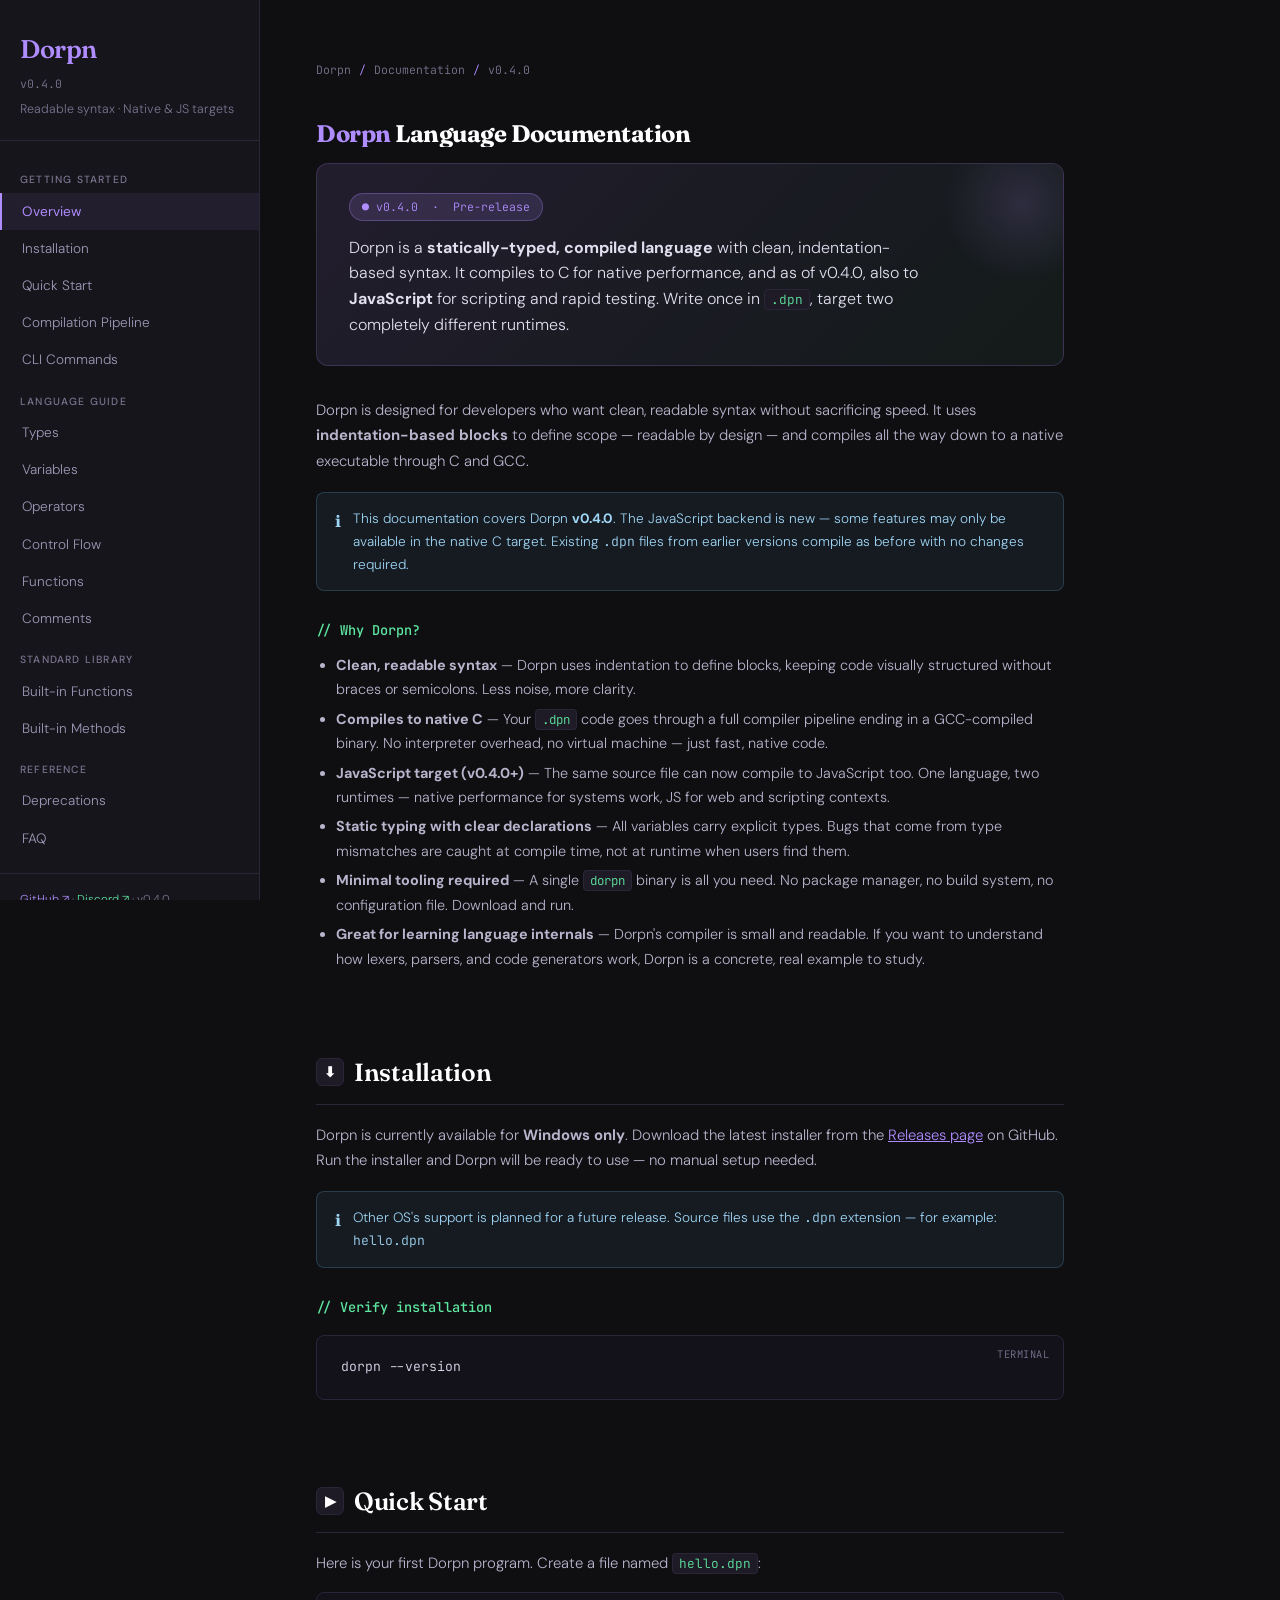
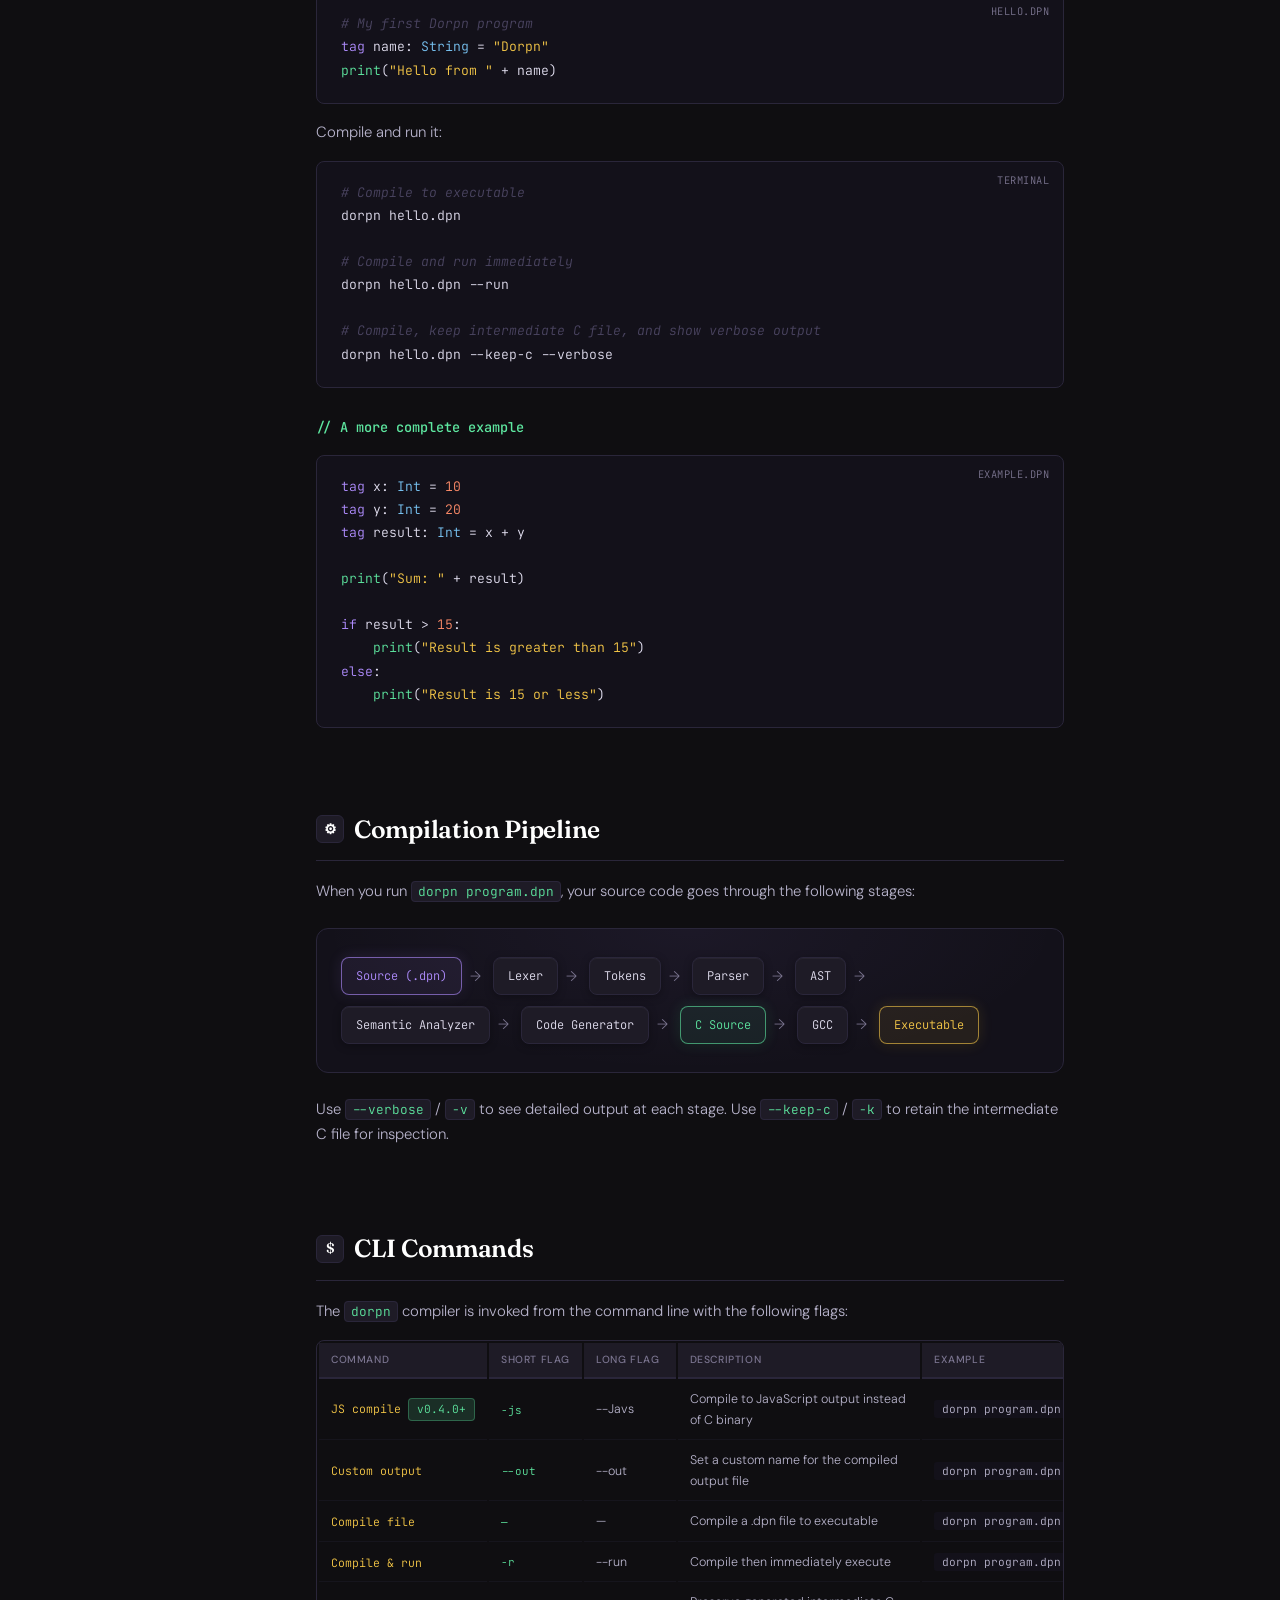
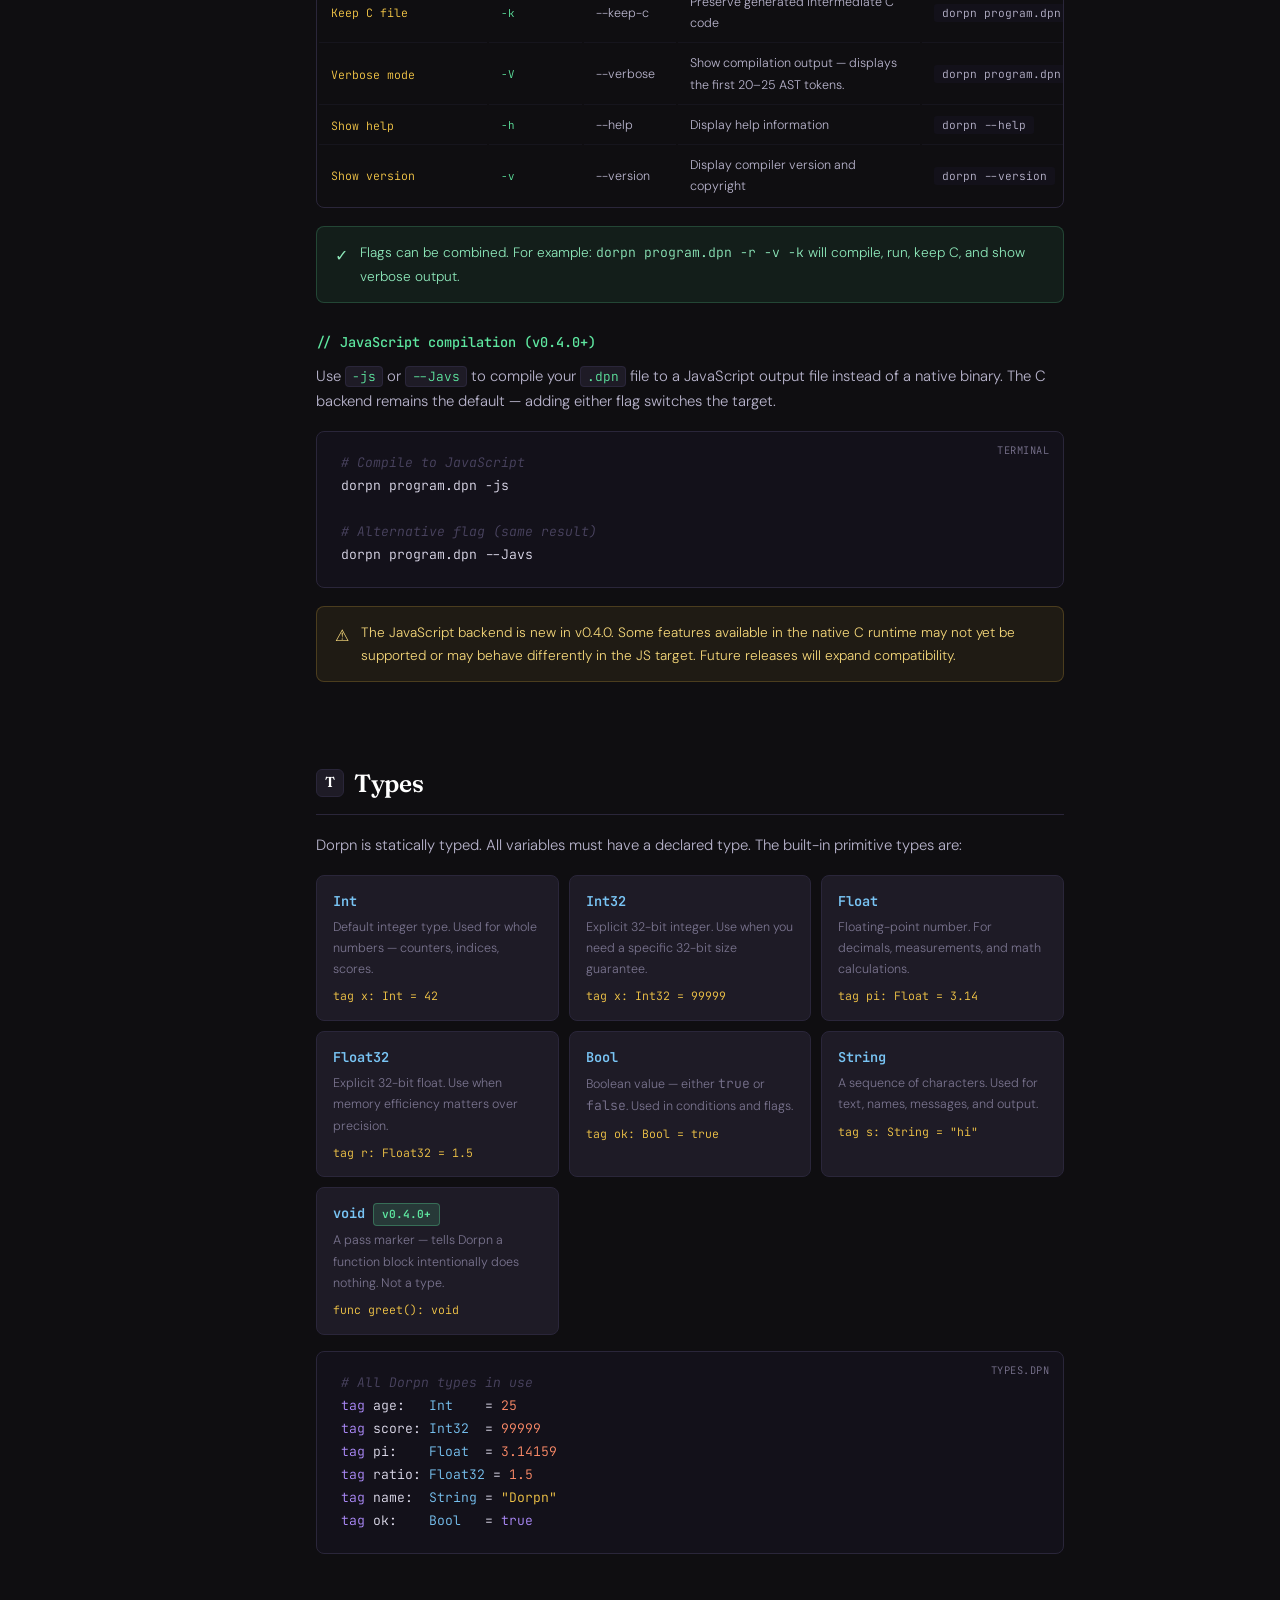
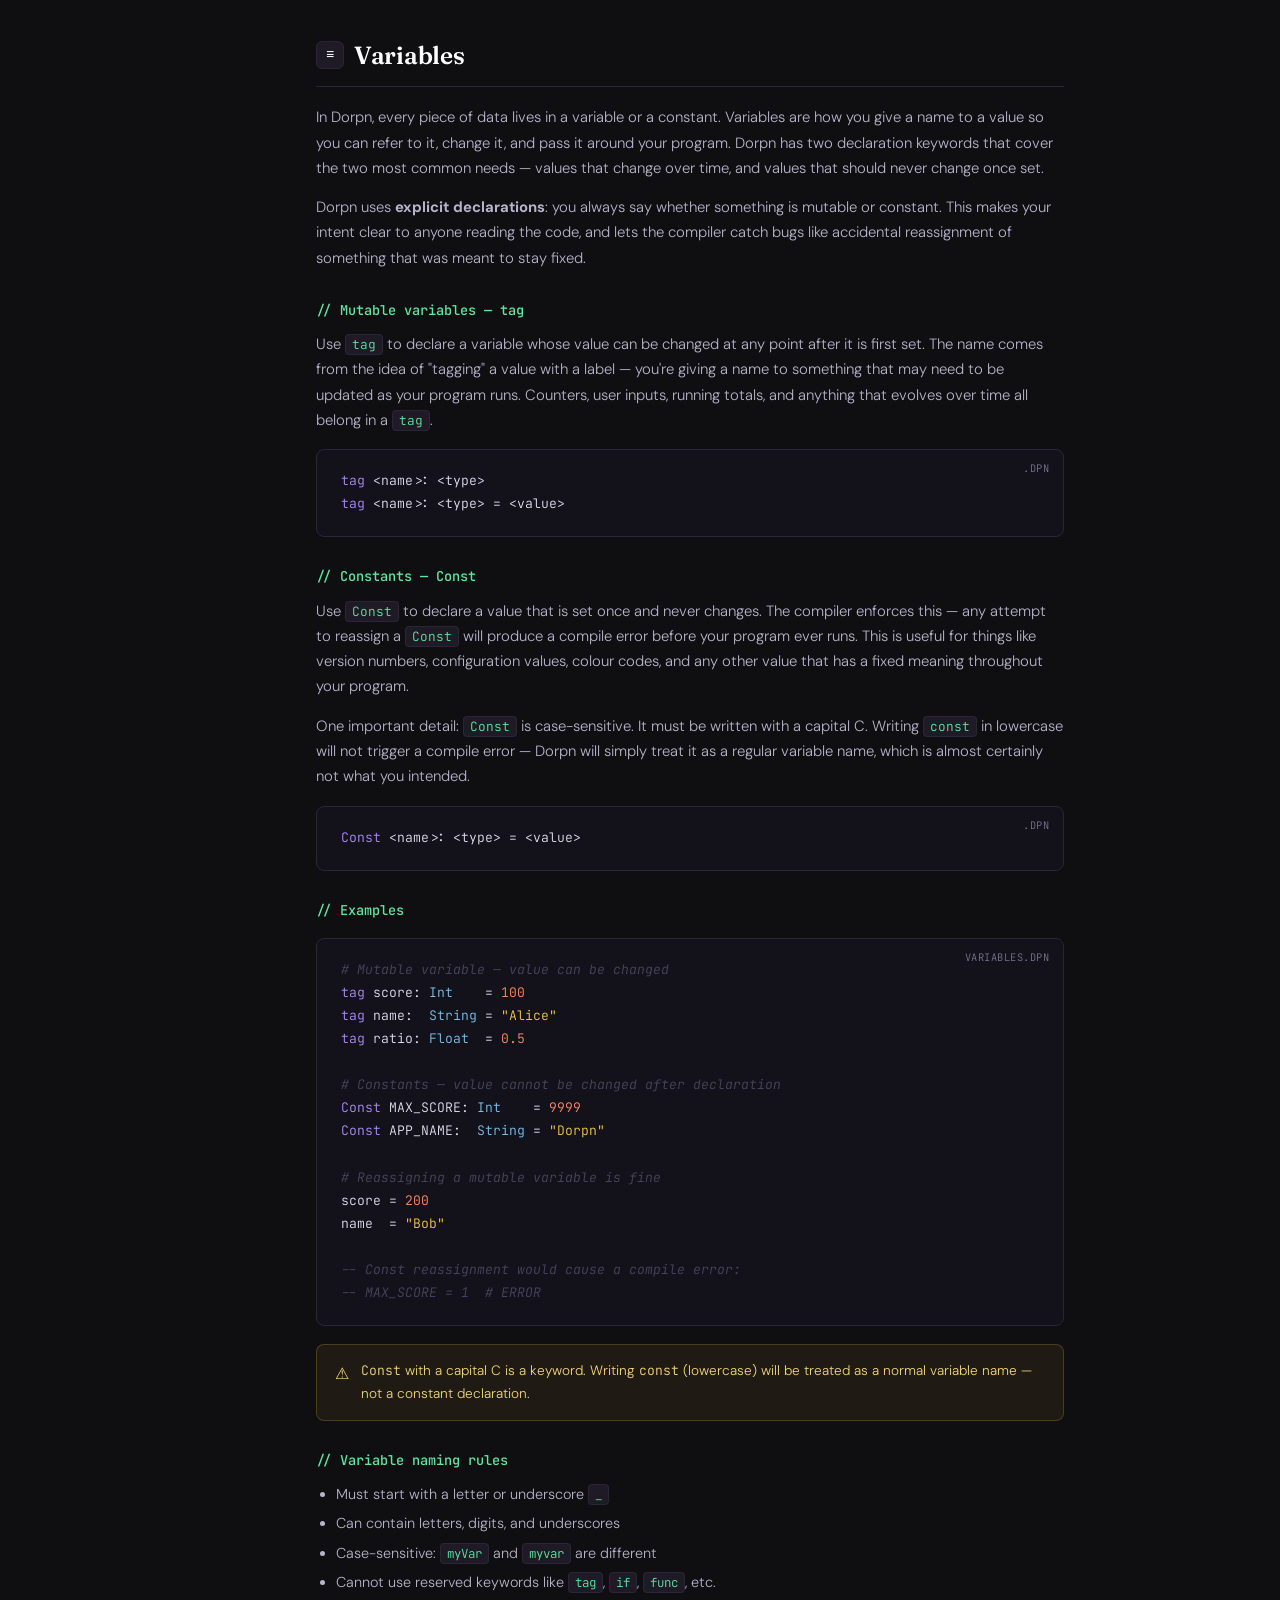
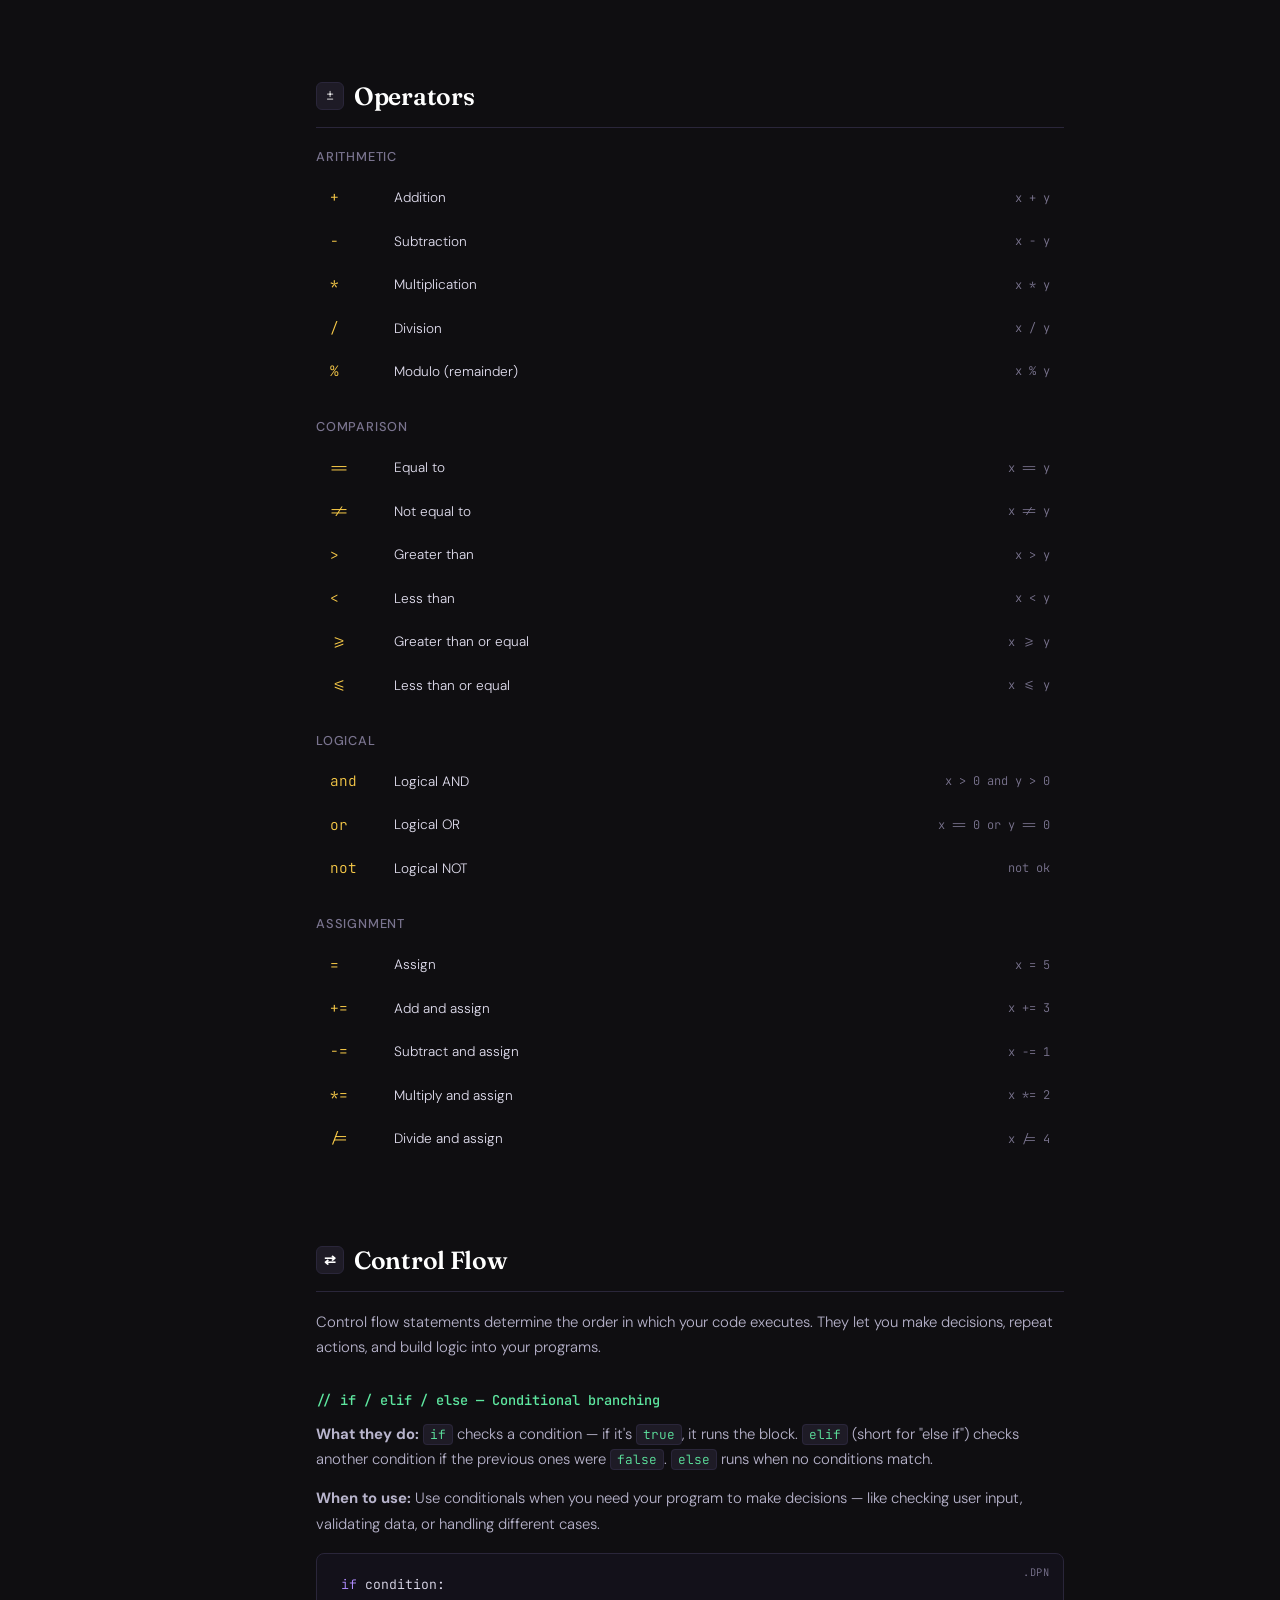
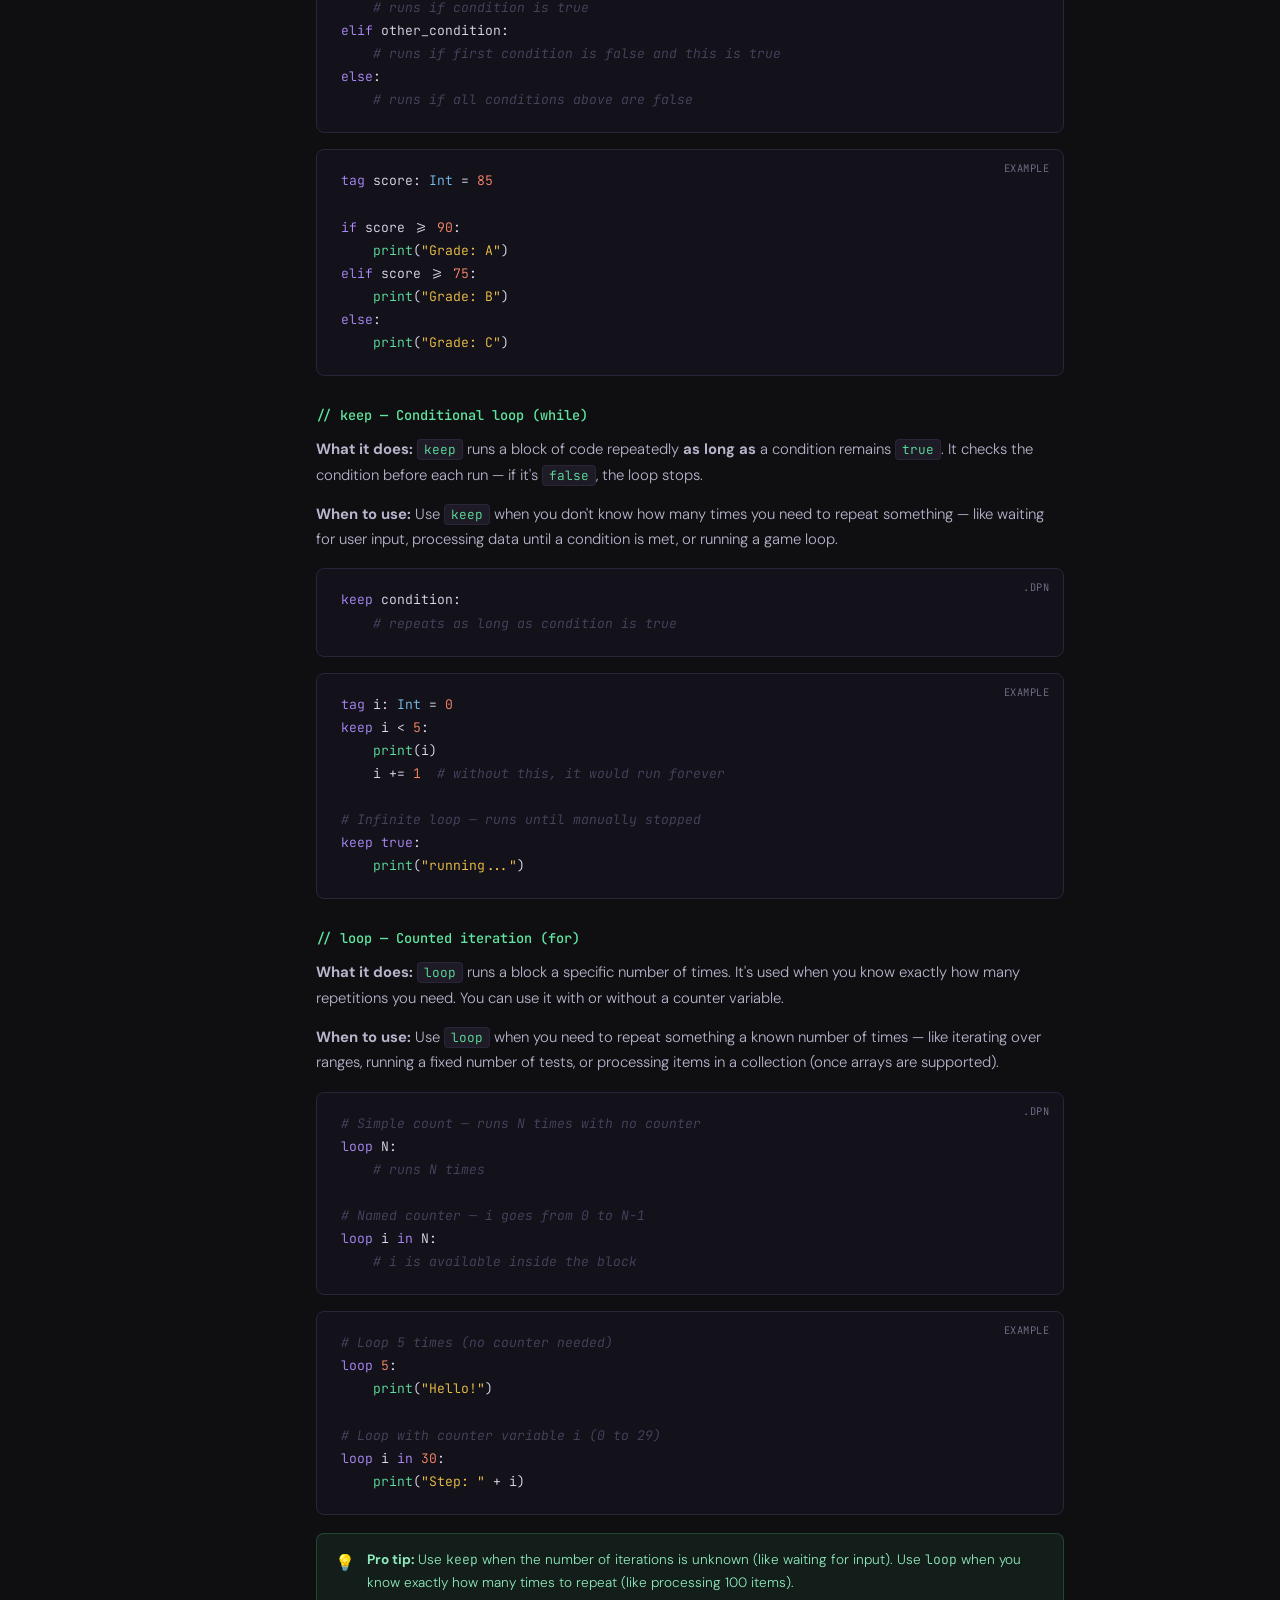
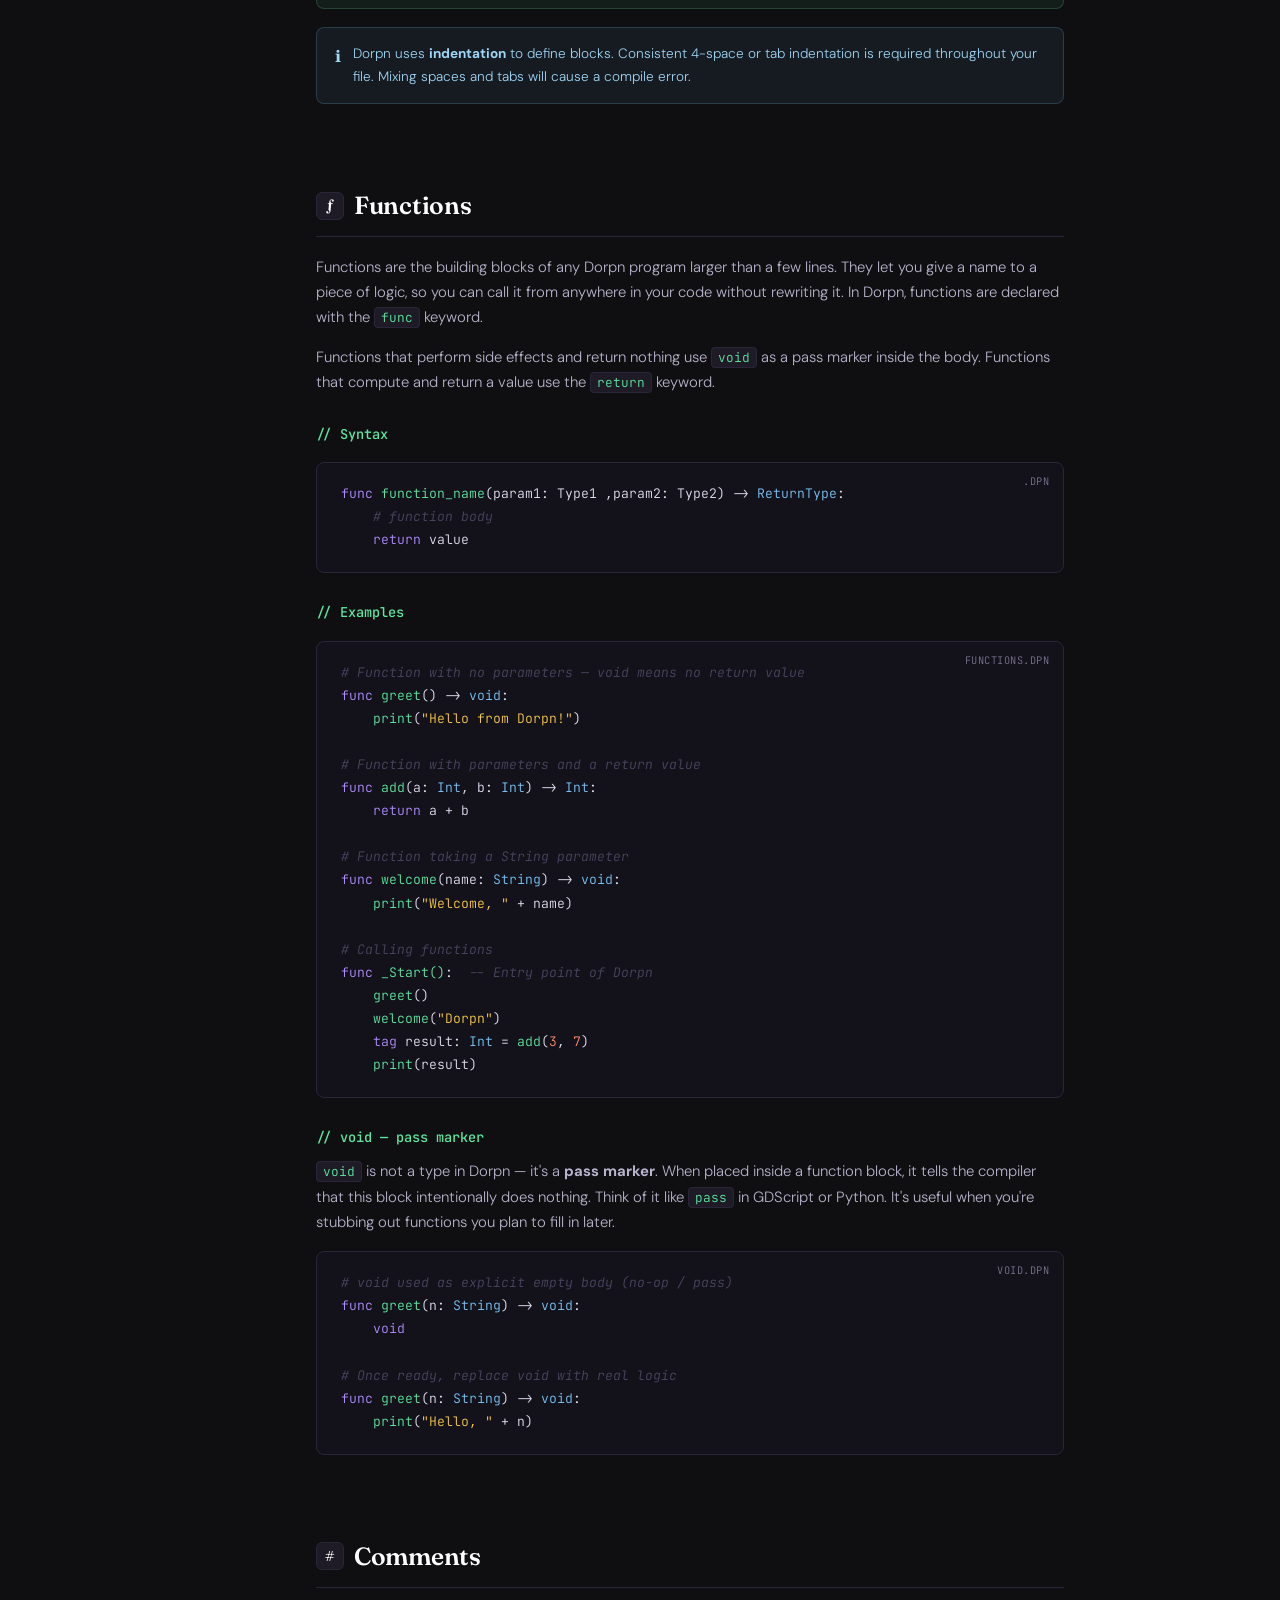
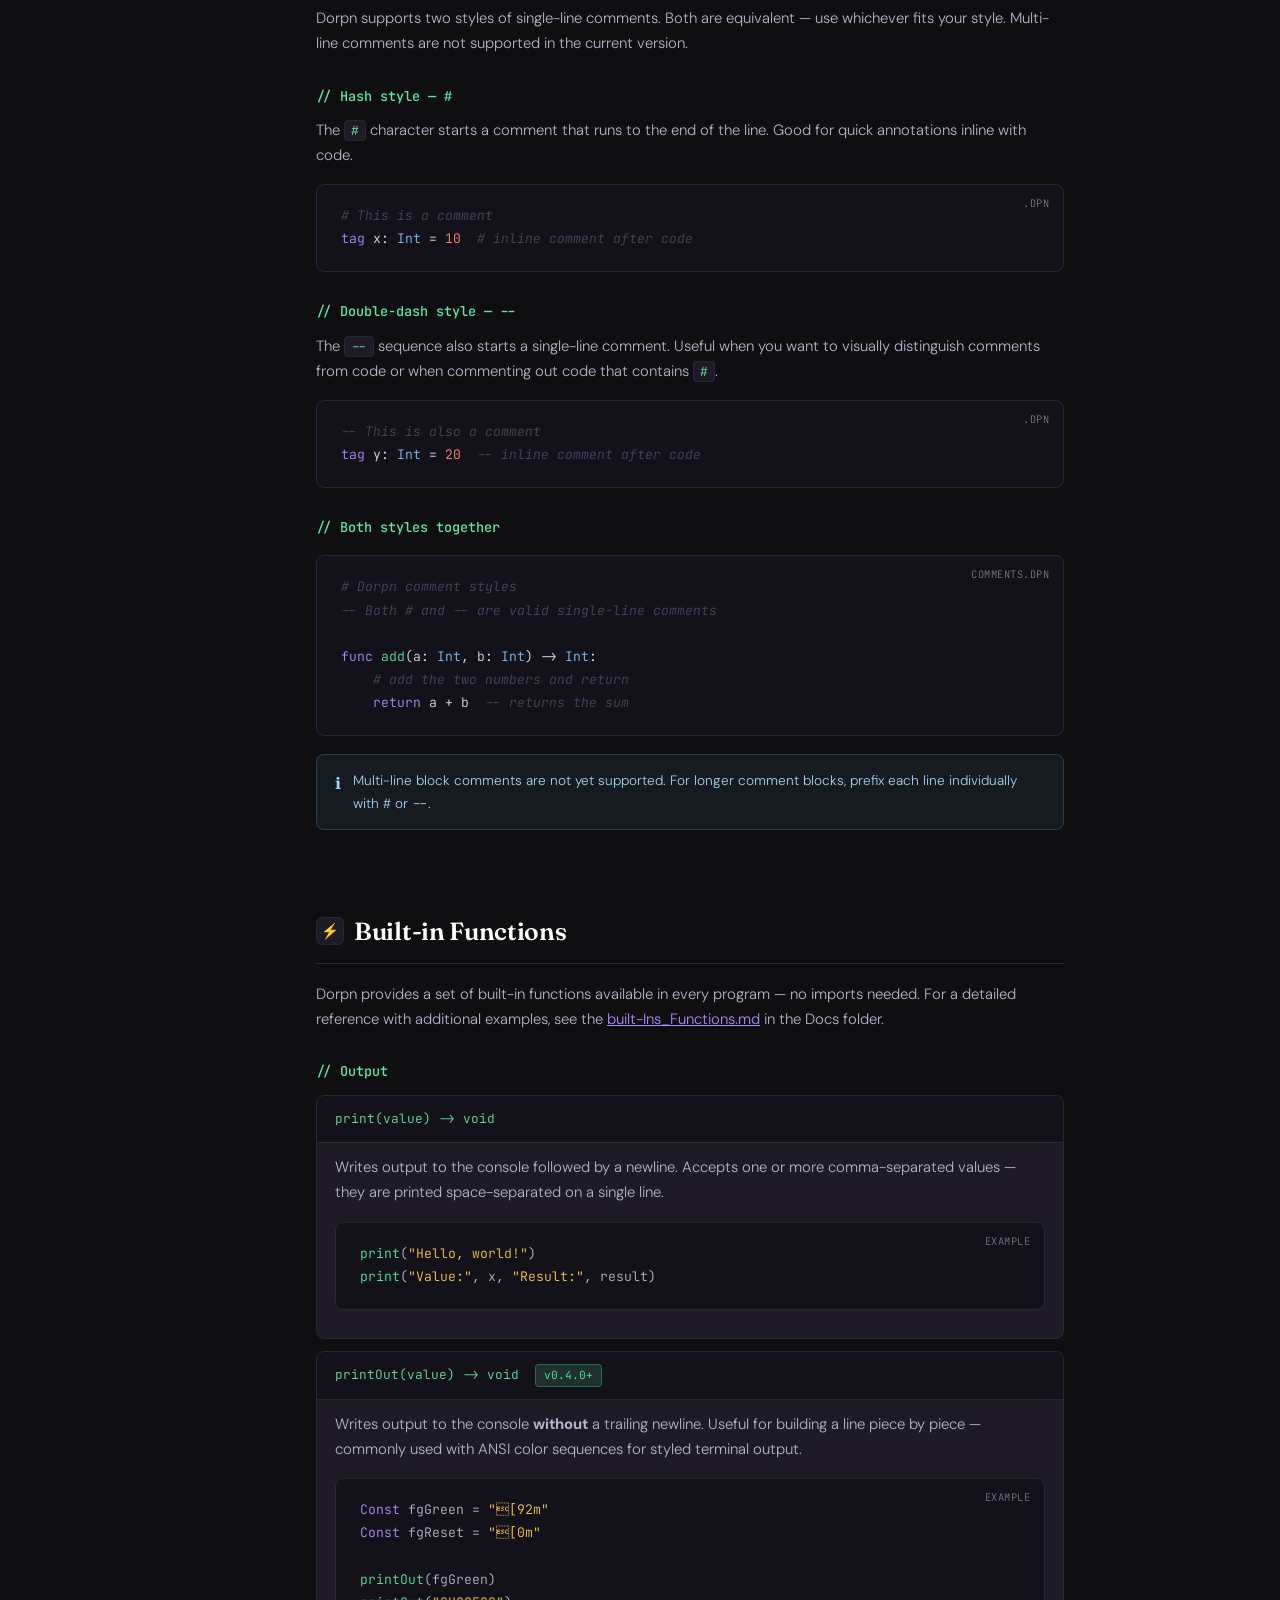
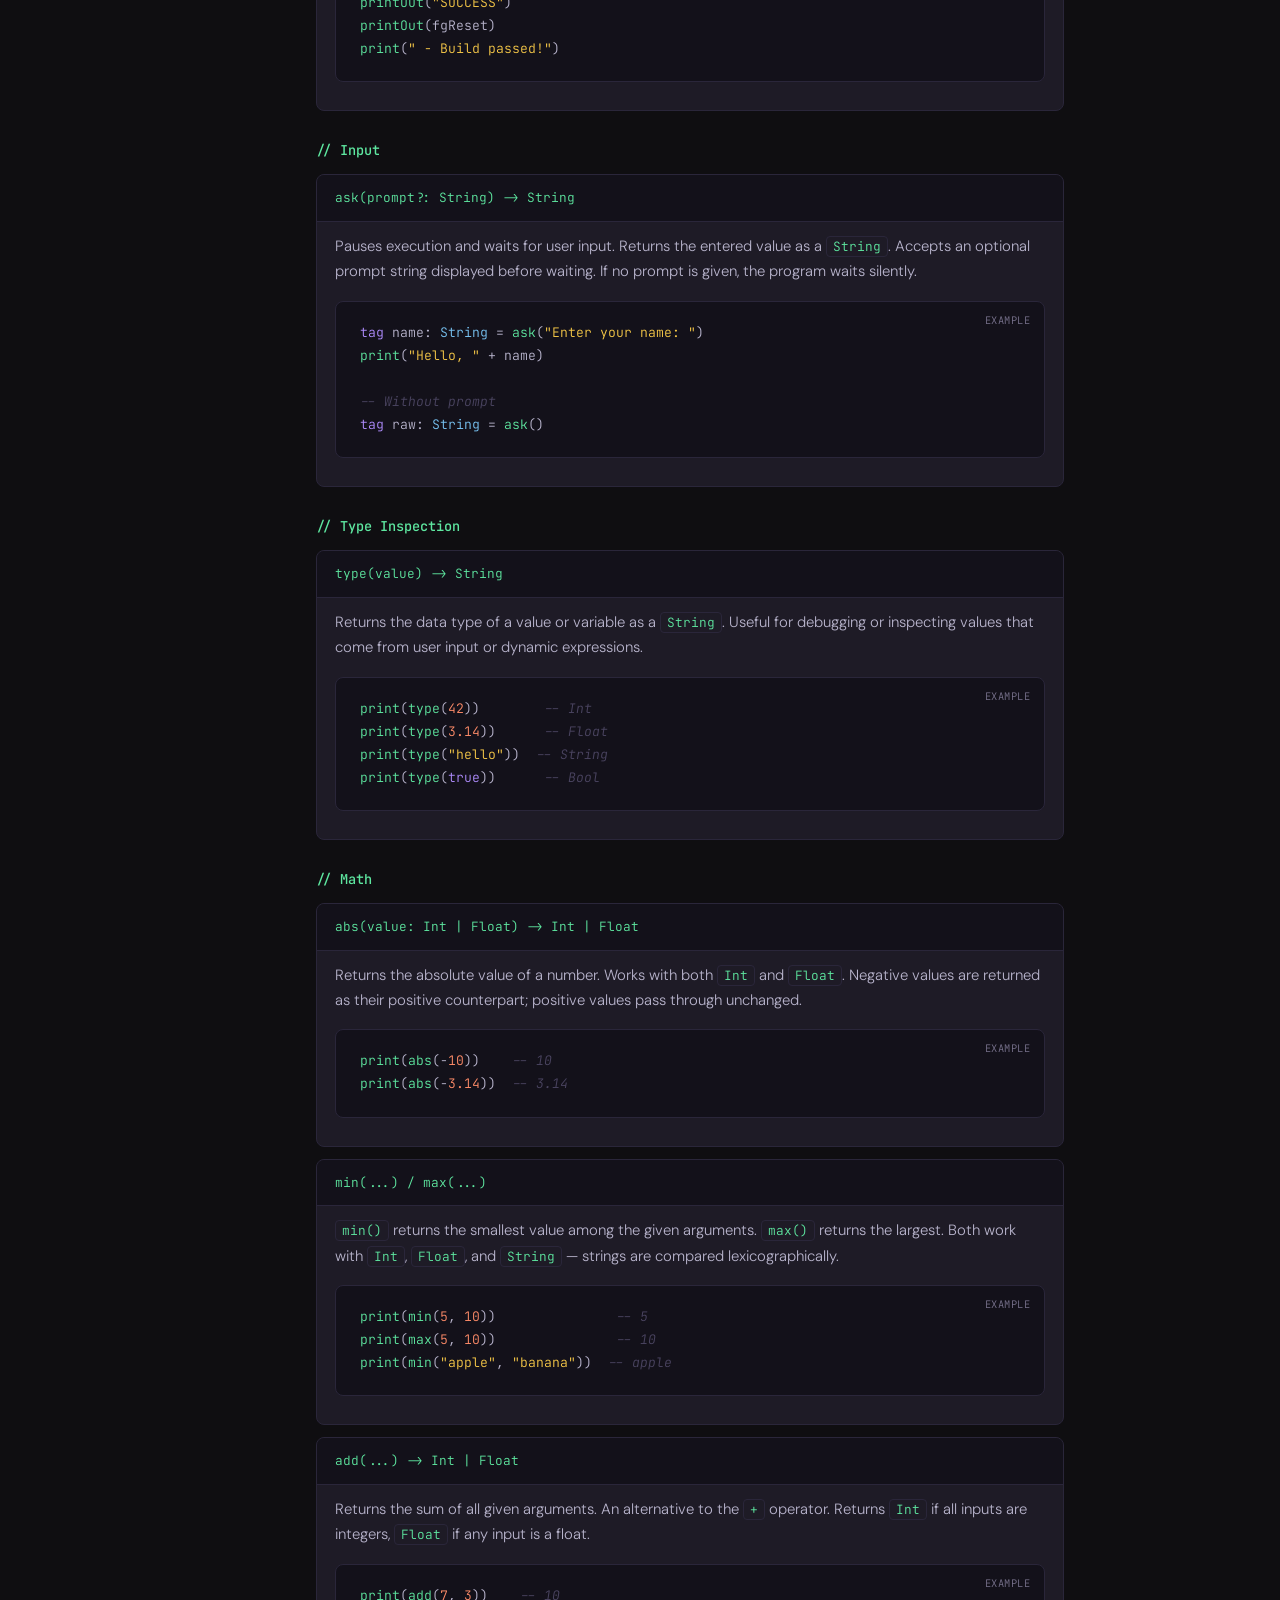
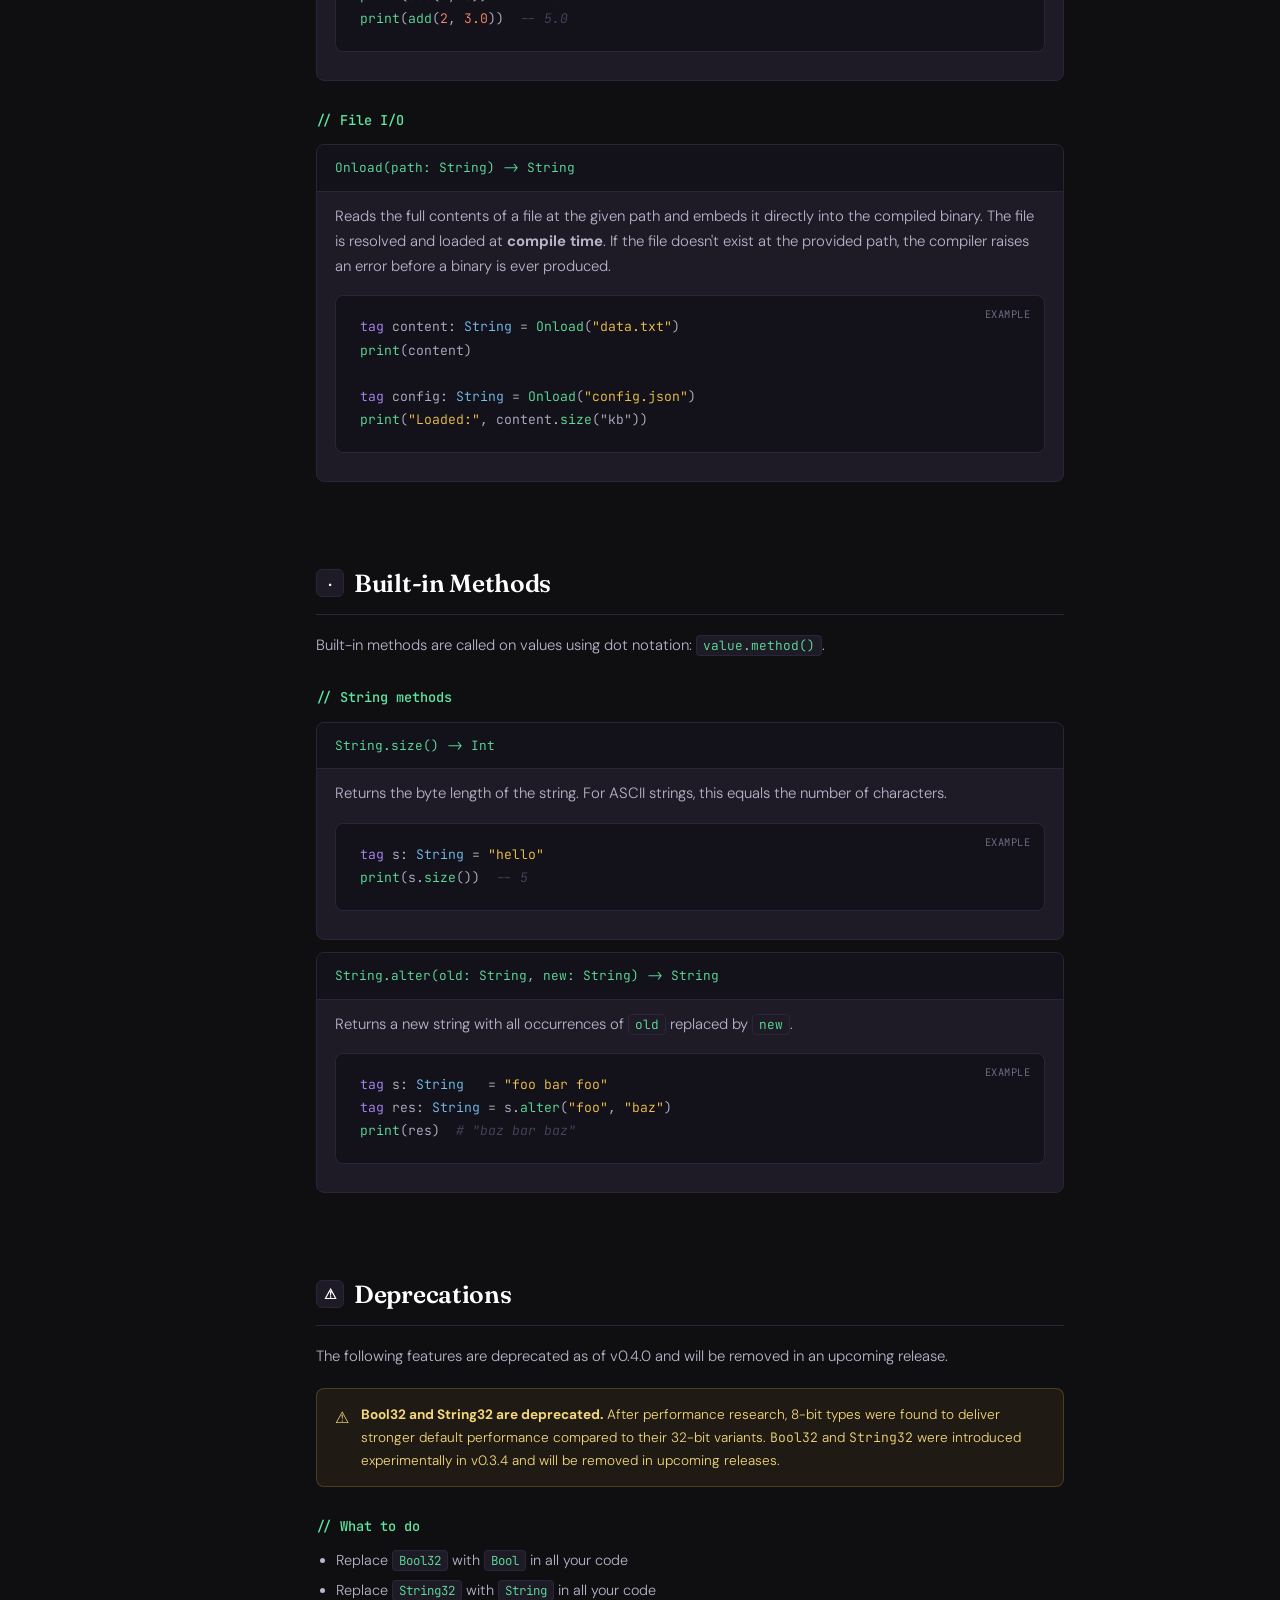
==== commit ea97a2f4: "Update print statements and migration instructions" ====
--- a/index.html
+++ b/index.html
@@ -1457,7 +1457,7 @@
 <span class="fn">print</span>(content)
 
 <span class="kw">tag</span> config: <span class="type">String</span> = <span class="fn">Onload</span>(<span class="str">"config.json"</span>)
-<span class="fn">print</span>(<span class="str">"Loaded:"</span>, content.<span class="fn">size</span>(), <span class="str">"bytes"</span>)</code></pre>
+<span class="fn">print</span>(<span class="str">"Loaded:"</span>, content.<span class="fn">size</span>("kb"))</code></pre>
       </div>
     </div>
   </section>
@@ -1501,8 +1501,8 @@
 
     <h3>// What to do</h3>
     <ul>
-      <li>Replace <code>Bool32</code> with <code>bool</code> in all your code</li>
-      <li>Replace <code>String32</code> with <code>str</code> in all your code</li>
+      <li>Replace <code>Bool32</code> with <code>Bool</code> in all your code</li>
+      <li>Replace <code>String32</code> with <code>String</code> in all your code</li>
       <li><code>Int32</code> and <code>Float32</code> are <strong>not</strong> deprecated — they remain valid 32-bit types</li>
     </ul>
 
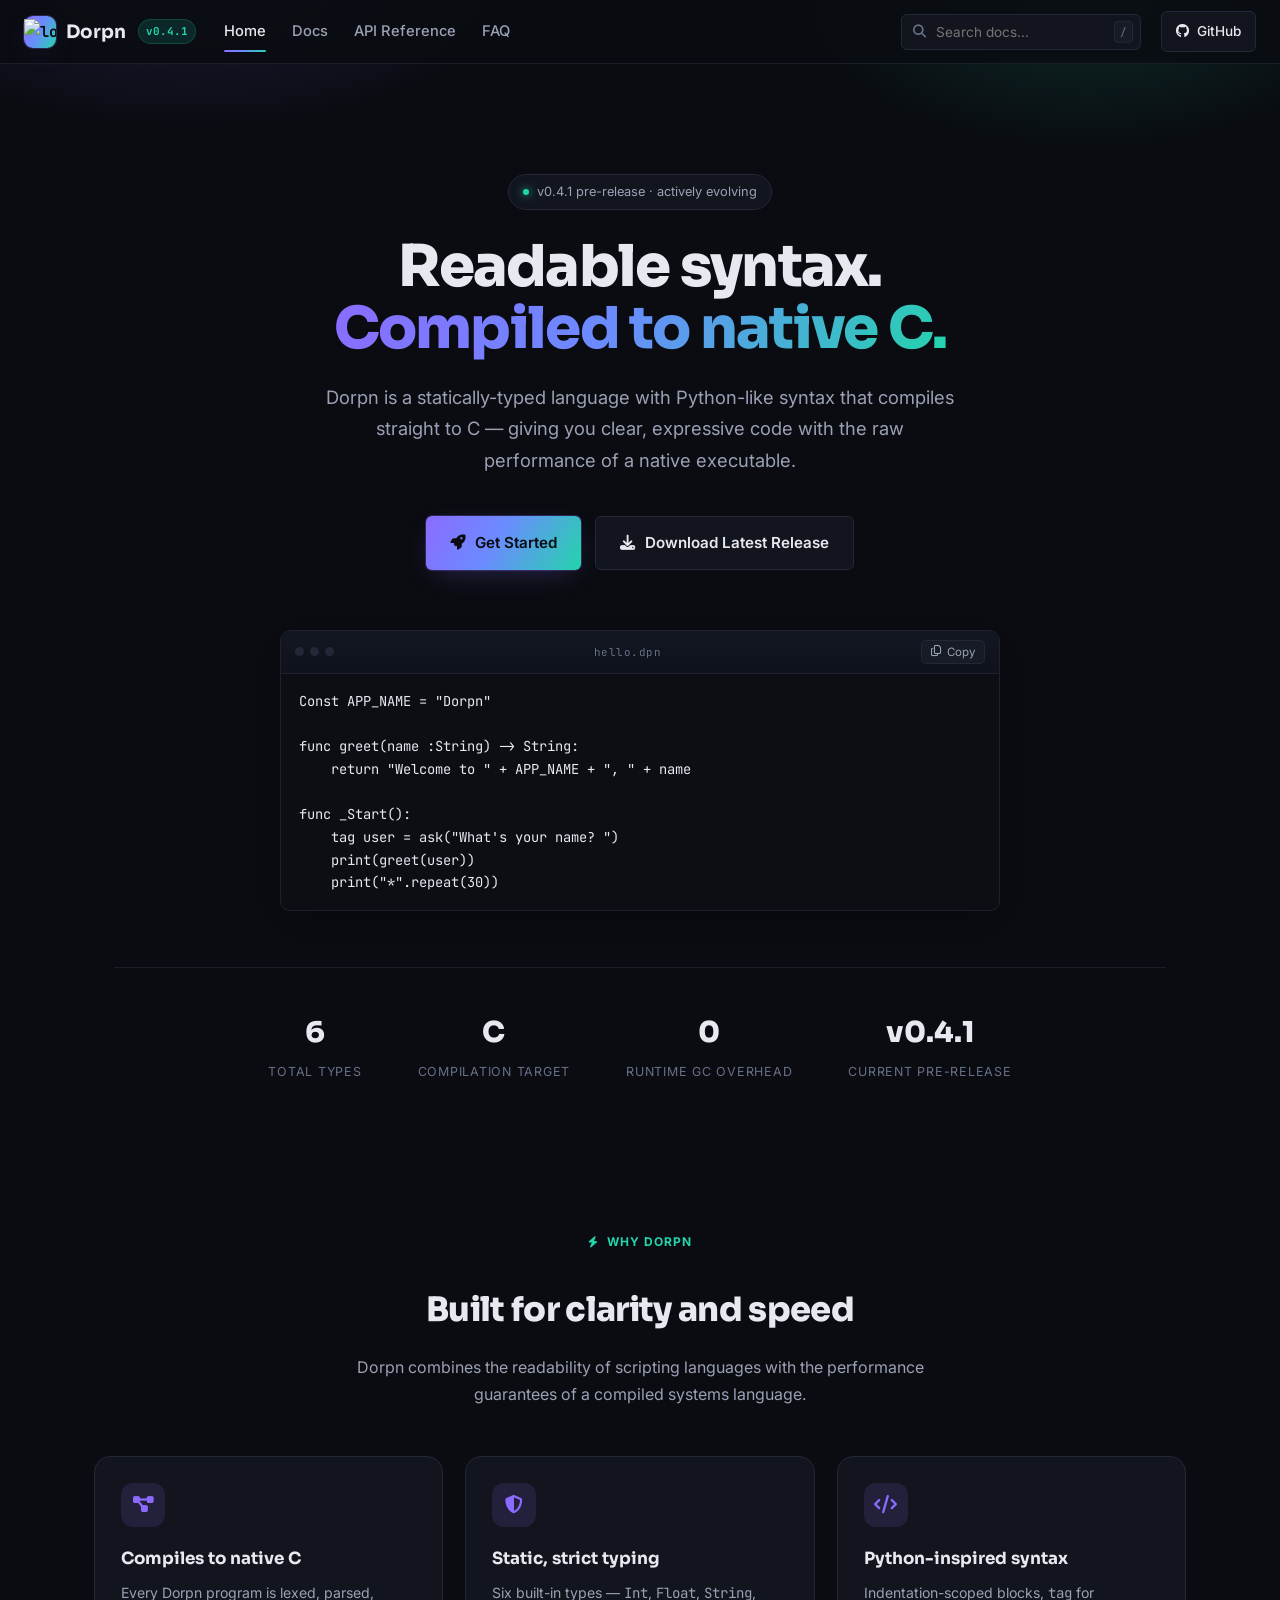
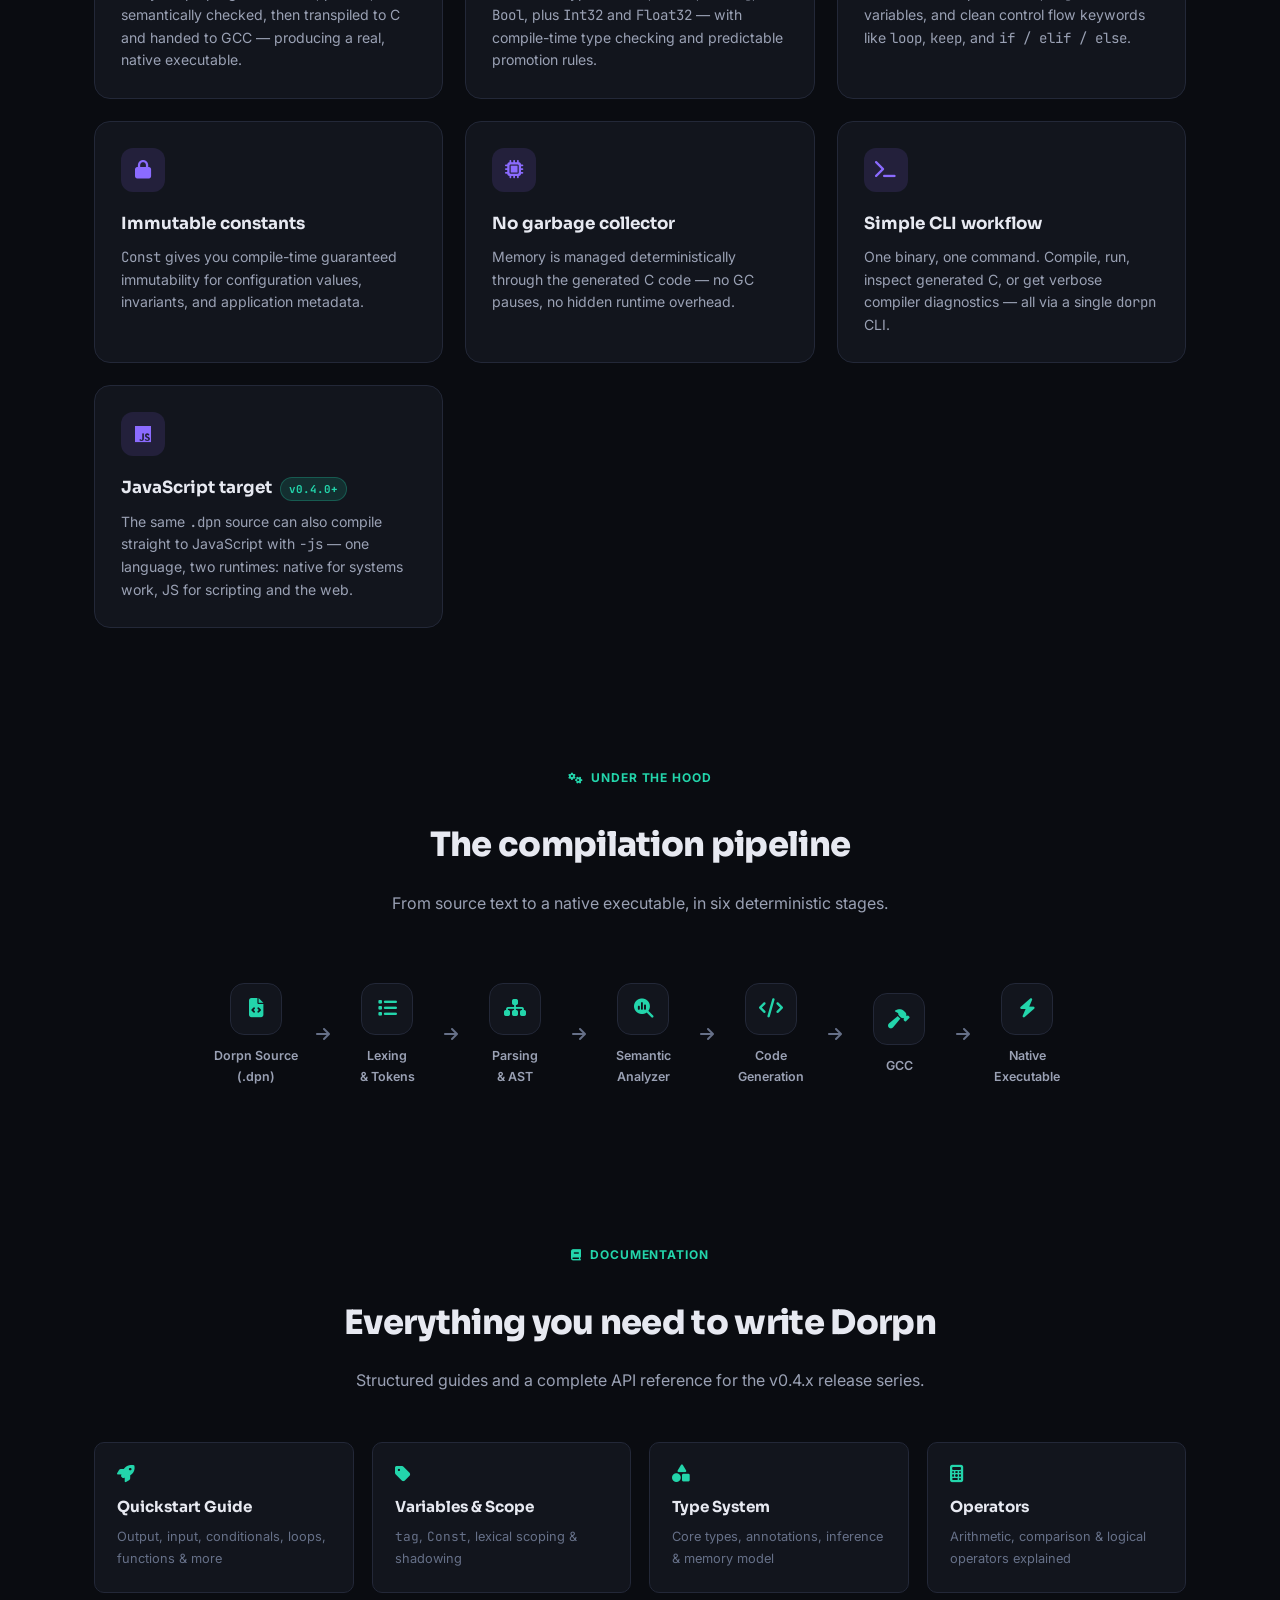
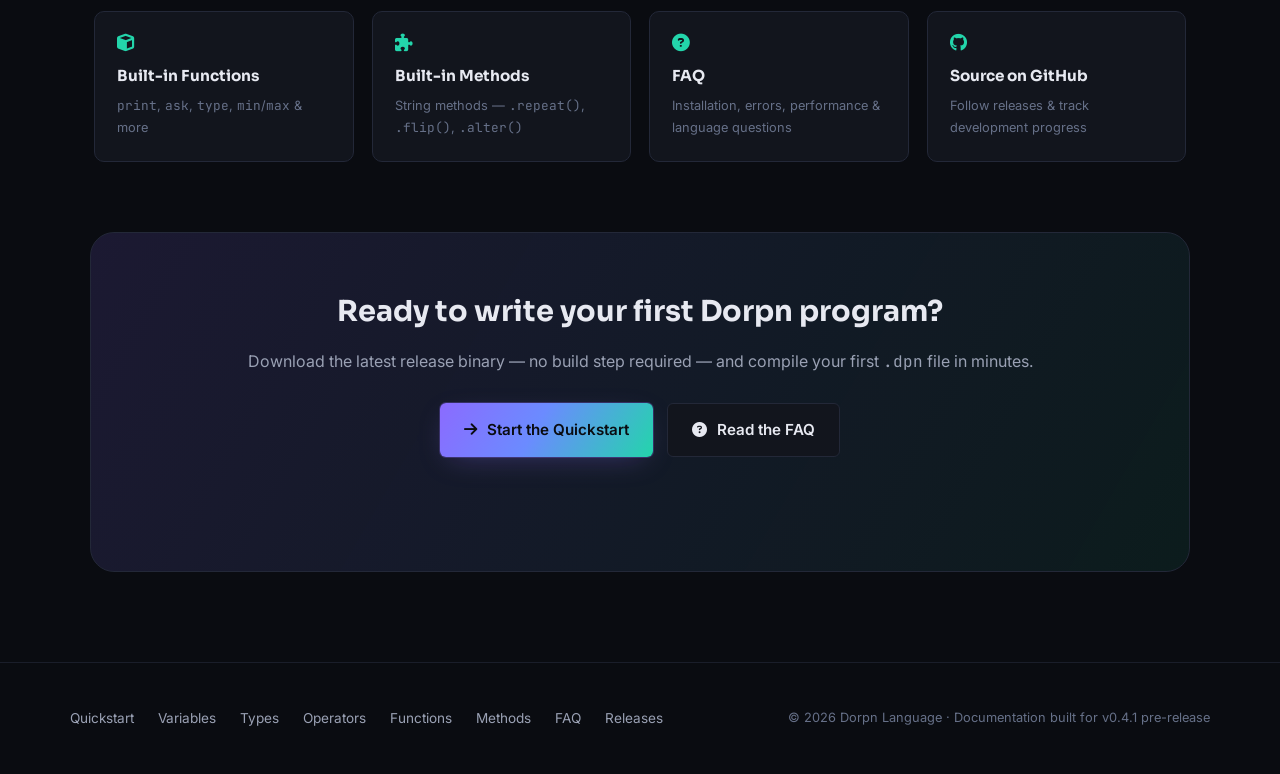
==== commit e50c1fb6: "Update index.html" ====
--- a/index.html
+++ b/index.html
@@ -1,1671 +1,304 @@
 <!DOCTYPE html>
 <html lang="en">
+
 <head>
-<meta charset="UTF-8">
-<meta name="viewport" content="width=device-width, initial-scale=1.0">
-<title>Dorpn Language Documentation</title>
-<link rel="preconnect" href="https://fonts.googleapis.com">
-<link href="https://fonts.googleapis.com/css2?family=JetBrains+Mono:wght@400;600&family=Fraunces:ital,wght@0,300;0,600;1,300&family=DM+Sans:wght@300;400;500&display=swap" rel="stylesheet">
-<style>
-  :root {
-    --bg: #0f0e11;
-    --surface: #17151c;
-    --surface2: #1e1b26;
-    --border: #2a263a;
-    --accent: #b08dff;
-    --accent2: #5ee7a0;
-    --accent3: #f7c948;
-    --text: #e2dff0;
-    --muted: #7a748f;
-    --code-bg: #13111a;
-    --sidebar-w: 260px;
-  }
-
-  * { margin: 0; padding: 0; box-sizing: border-box; }
-
-  html { scroll-behavior: smooth; }
-
-  body {
-    background: var(--bg);
-    color: var(--text);
-    font-family: 'DM Sans', sans-serif;
-    font-weight: 300;
-    line-height: 1.7;
-    display: flex;
-    min-height: 100vh;
-  }
-
-  /* ── SIDEBAR ── */
-  #sidebar {
-    width: var(--sidebar-w);
-    min-width: var(--sidebar-w);
-    background: var(--surface);
-    border-right: 1px solid var(--border);
-    position: sticky;
-    top: 0;
-    height: 100vh;
-    overflow-y: auto;
-    display: flex;
-    flex-direction: column;
-    z-index: 100;
-  }
-
-  #sidebar::-webkit-scrollbar { width: 4px; }
-  #sidebar::-webkit-scrollbar-thumb { background: var(--border); border-radius: 2px; }
-
-  .sidebar-logo {
-    padding: 28px 20px 20px;
-    border-bottom: 1px solid var(--border);
-  }
-
-  .sidebar-logo .lang-name {
-    font-family: 'Fraunces', serif;
-    font-size: 1.6rem;
-    font-weight: 600;
-    color: var(--accent);
-    letter-spacing: -0.5px;
-  }
-
-  .sidebar-logo .lang-version {
-    font-size: 0.72rem;
-    color: var(--muted);
-    font-family: 'JetBrains Mono', monospace;
-    margin-top: 2px;
-  }
-
-  .sidebar-logo .lang-tagline {
-    font-size: 0.78rem;
-    color: var(--muted);
-    margin-top: 6px;
-  }
-
-  nav { padding: 16px 0; flex: 1; }
-
-  .nav-section {
-    padding: 6px 20px 4px;
-    font-size: 0.65rem;
-    text-transform: uppercase;
-    letter-spacing: 1.2px;
-    color: var(--muted);
-    font-weight: 500;
-    margin-top: 8px;
-  }
-
-  nav a {
-    display: block;
-    padding: 7px 20px;
-    font-size: 0.85rem;
-    color: #9d98b5;
-    text-decoration: none;
-    border-left: 2px solid transparent;
-    transition: all 0.15s;
-  }
-
-  nav a:hover {
-    color: var(--text);
-    background: var(--surface2);
-    border-left-color: var(--border);
-  }
-
-  nav a.active {
-    color: var(--accent);
-    background: rgba(176,141,255,0.08);
-    border-left-color: var(--accent);
-    font-weight: 400;
-  }
-
-  .sidebar-footer {
-    padding: 16px 20px;
-    border-top: 1px solid var(--border);
-    font-size: 0.72rem;
-    color: var(--muted);
-  }
-
-  .sidebar-footer a { color: var(--accent); text-decoration: none; }
-
-  /* ── MAIN ── */
-  #main {
-    flex: 1;
-    max-width: 860px;
-    padding: 60px 56px;
-    overflow-x: hidden;
-  }
-
-  /* ── SECTIONS ── */
-  section {
-    margin-bottom: 80px;
-    opacity: 0;
-    transform: translateY(28px);
-    transition: opacity 0.55s cubic-bezier(0.22,1,0.36,1), transform 0.55s cubic-bezier(0.22,1,0.36,1);
-  }
-
-  section.visible {
-    opacity: 1;
-    transform: none;
-  }
-
-  /* stagger child elements inside each section */
-  section.visible h2  { animation: slideIn 0.4s 0.05s both; }
-  section.visible > p { animation: slideIn 0.4s 0.1s both; }
-  section.visible .hero-banner { animation: slideIn 0.45s 0.1s both; }
-  section.visible .method-block { animation: slideIn 0.4s 0.15s both; }
-  section.visible pre { animation: slideIn 0.4s 0.12s both; }
-  section.visible .type-grid { animation: slideIn 0.45s 0.1s both; }
-  section.visible .callout { animation: slideIn 0.4s 0.2s both; }
-
-  @keyframes slideIn {
-    from { opacity: 0; transform: translateY(14px); }
-    to   { opacity: 1; transform: none; }
-  }
-
-  h1 {
-    font-family: 'Fraunces', serif;
-    overflow-x: auto;
-    color: #fff;
-    line-height: 1.15;
-    margin-bottom: 16px;
-    letter-spacing: -0.5px;
-  }
-
-  h1 span { color: var(--accent); }
-
-  h2 {
-    font-family: 'Fraunces', serif;
-    font-size: 1.55rem;
-    font-weight: 600;
-    color: #fff;
-    margin-bottom: 18px;
-    padding-bottom: 10px;
-    border-bottom: 1px solid var(--border);
-    display: flex;
-    align-items: center;
-    gap: 10px;
-    letter-spacing: -0.3px;
-  }
-
-  h2 .icon {
-    width: 28px;
-    height: 28px;
-    background: var(--surface2);
-    border: 1px solid var(--border);
-    border-radius: 6px;
-    display: flex;
-    align-items: center;
-    justify-content: center;
-    font-size: 0.9rem;
-    flex-shrink: 0;
-  }
-
-  h3 {
-    font-family: 'DM Sans', sans-serif;
-    font-size: 1rem;
-    font-weight: 500;
-    color: var(--accent2);
-    margin: 28px 0 10px;
-    font-family: 'JetBrains Mono', monospace;
-    font-size: 0.85rem;
-  }
-
-  p { color: #b8b4cc; margin-bottom: 14px; font-size: 0.93rem; }
-
-  /* ── HERO BANNER ── */
-  .hero-banner {
-    background: linear-gradient(135deg, rgba(176,141,255,0.12) 0%, rgba(94,231,160,0.06) 100%);
-    border: 1px solid rgba(176,141,255,0.2);
-    border-radius: 12px;
-    padding: 28px 32px;
-    margin-bottom: 32px;
-    position: relative;
-    overflow: hidden;
-  }
-
-  .hero-banner::before {
-    content: '';
-    position: absolute;
-    top: -40px; right: -40px;
-    width: 160px; height: 160px;
-    background: radial-gradient(circle, rgba(176,141,255,0.15), transparent 70%);
-    border-radius: 50%;
-  }
-
-  .hero-badge {
-    display: inline-flex;
-    align-items: center;
-    gap: 6px;
-    background: rgba(176,141,255,0.15);
-    border: 1px solid rgba(176,141,255,0.3);
-    border-radius: 20px;
-    padding: 3px 12px;
-    font-size: 0.72rem;
-    font-family: 'JetBrains Mono', monospace;
-    color: var(--accent);
-    margin-bottom: 14px;
-  }
-
-  .hero-banner p {
-    font-size: 1rem;
-    color: var(--text);
-    margin: 0;
-    line-height: 1.6;
-    max-width: 580px;
-  }
-
-  /* ── CODE BLOCKS ── */
-  pre {
-    background: var(--code-bg);
-    border: 1px solid var(--border);
-    border-radius: 8px;
-    padding: 20px 24px;
-    overflow-x: auto;
-    margin: 16px 0;
-    position: relative;
-  }
-
-  pre::before {
-    content: attr(data-label);
-    position: absolute;
-    top: 10px; right: 14px;
-    font-size: 0.65rem;
-    font-family: 'JetBrains Mono', monospace;
-    color: var(--muted);
-    text-transform: uppercase;
-    letter-spacing: 0.5px;
-  }
-
-  code {
-    font-family: 'JetBrains Mono', monospace;
-    font-size: 0.82rem;
-    line-height: 1.7;
-  }
-
-  p code, li code {
-    background: var(--surface2);
-    border: 1px solid var(--border);
-    padding: 1px 6px;
-    border-radius: 4px;
-    font-size: 0.8rem;
-    color: var(--accent2);
-  }
-
-  /* Syntax colors */
-  .kw { color: #b08dff; }
-  .fn { color: #5ee7a0; }
-  .str { color: #f7c948; }
-  .cm { color: #4a4460; font-style: italic; }
-  .num { color: #ff8c69; }
-  .op { color: #7a748f; }
-  .type { color: #79c5f5; }
-
-  /* ── PIPELINE DIAGRAM ── */
-  .pipeline {
-    display: flex;
-    align-items: center;
-    flex-wrap: wrap;
-    gap: 10px;
-    margin: 24px 0;
-    background: var(--code-bg);
-    border: 1px solid var(--border);
-    border-radius: 12px;
-    padding: 28px 24px;
-    perspective: 800px;
-    position: relative;
-    overflow: hidden;
-  }
-
-  .pipeline::before {
-    content: '';
-    position: absolute;
-    inset: 0;
-    background: radial-gradient(ellipse at 50% 0%, rgba(176,141,255,0.06) 0%, transparent 70%);
-    pointer-events: none;
-  }
-
-  .pipeline-step {
-    display: flex;
-    align-items: center;
-    gap: 6px;
-  }
-
-  .pipeline-node {
-    background: var(--surface2);
-    border: 1px solid var(--border);
-    border-radius: 8px;
-    padding: 8px 14px;
-    font-family: 'JetBrains Mono', monospace;
-    font-size: 0.75rem;
-    color: var(--text);
-    white-space: nowrap;
-    position: relative;
-    cursor: default;
-    transform-style: preserve-3d;
-    transform: translateZ(0) rotateX(0deg);
-    box-shadow: 0 2px 8px rgba(0,0,0,0.3), 0 1px 0 rgba(255,255,255,0.04) inset;
-    transition: transform 0.35s cubic-bezier(0.34,1.56,0.64,1),
-                box-shadow 0.3s ease,
-                border-color 0.3s ease,
-                color 0.3s ease;
-    opacity: 0;
-    animation: pipelineReveal 0.5s cubic-bezier(0.22,1,0.36,1) forwards;
-  }
-
-  /* stagger each node's entrance */
-  .pipeline-step:nth-child(1) .pipeline-node { animation-delay: 0.05s; }
-  .pipeline-step:nth-child(2) .pipeline-node { animation-delay: 0.15s; }
-  .pipeline-step:nth-child(3) .pipeline-node { animation-delay: 0.25s; }
-  .pipeline-step:nth-child(4) .pipeline-node { animation-delay: 0.35s; }
-  .pipeline-step:nth-child(5) .pipeline-node { animation-delay: 0.45s; }
-  .pipeline-step:nth-child(6) .pipeline-node { animation-delay: 0.55s; }
-  .pipeline-step:nth-child(7) .pipeline-node { animation-delay: 0.65s; }
-  .pipeline-step:nth-child(8) .pipeline-node { animation-delay: 0.75s; }
-  .pipeline-step:nth-child(9) .pipeline-node { animation-delay: 0.85s; }
-  .pipeline-step:nth-child(10) .pipeline-node { animation-delay: 0.95s; }
-
-  @keyframes pipelineReveal {
-    from {
-      opacity: 0;
-      transform: translateZ(-40px) rotateX(25deg) translateY(12px);
-    }
-    to {
-      opacity: 1;
-      transform: translateZ(0) rotateX(0deg) translateY(0);
-    }
-  }
-
-  .pipeline-node:hover {
-    transform: translateZ(12px) rotateX(-6deg) translateY(-3px);
-    box-shadow: 0 12px 28px rgba(0,0,0,0.5), 0 1px 0 rgba(255,255,255,0.06) inset;
-  }
-
-  .pipeline-node.hl {
-    border-color: rgba(176,141,255,0.6);
-    color: var(--accent);
-    background: rgba(176,141,255,0.08);
-    box-shadow: 0 0 14px rgba(176,141,255,0.15), 0 2px 8px rgba(0,0,0,0.3);
-  }
-  .pipeline-node.hl:hover {
-    box-shadow: 0 0 22px rgba(176,141,255,0.3), 0 12px 28px rgba(0,0,0,0.4);
-  }
-
-  .pipeline-node.hl2 {
-    border-color: rgba(94,231,160,0.6);
-    color: var(--accent2);
-    background: rgba(94,231,160,0.08);
-    box-shadow: 0 0 14px rgba(94,231,160,0.15), 0 2px 8px rgba(0,0,0,0.3);
-  }
-  .pipeline-node.hl2:hover {
-    box-shadow: 0 0 22px rgba(94,231,160,0.3), 0 12px 28px rgba(0,0,0,0.4);
-  }
-
-  .pipeline-node.hl3 {
-    border-color: rgba(247,201,72,0.6);
-    color: var(--accent3);
-    background: rgba(247,201,72,0.08);
-    box-shadow: 0 0 14px rgba(247,201,72,0.15), 0 2px 8px rgba(0,0,0,0.3);
-  }
-  .pipeline-node.hl3:hover {
-    box-shadow: 0 0 22px rgba(247,201,72,0.3), 0 12px 28px rgba(0,0,0,0.4);
-  }
-
-  .pipeline-arrow {
-    color: var(--muted);
-    font-size: 0.9rem;
-    padding: 0 2px;
-    opacity: 0;
-    animation: pipelineReveal 0.3s ease forwards;
-    flex-shrink: 0;
-  }
-
-  .pipeline-step:nth-child(1) .pipeline-arrow { animation-delay: 0.1s; }
-  .pipeline-step:nth-child(2) .pipeline-arrow { animation-delay: 0.2s; }
-  .pipeline-step:nth-child(3) .pipeline-arrow { animation-delay: 0.3s; }
-  .pipeline-step:nth-child(4) .pipeline-arrow { animation-delay: 0.4s; }
-  .pipeline-step:nth-child(5) .pipeline-arrow { animation-delay: 0.5s; }
-  .pipeline-step:nth-child(6) .pipeline-arrow { animation-delay: 0.6s; }
-  .pipeline-step:nth-child(7) .pipeline-arrow { animation-delay: 0.7s; }
-  .pipeline-step:nth-child(8) .pipeline-arrow { animation-delay: 0.8s; }
-  .pipeline-step:nth-child(9) .pipeline-arrow { animation-delay: 0.9s; }
-
-  /* ── COMMAND TABLE ── */
-  .cmd-table-wrap {
-      border: 1px solid var(--border);
-      border-radius: 8px;
-      overflow-x: auto;
-      -webkit-overflow-scrolling: touch;
-      margin: 16px 0;
-      max-width: 100%;
-  }
-
-  .cmd-table {
-      width: 100%;
-      min-width: 850px;  #42445A
-      border-collapse: collapse;
-      font-size: 0.78rem;
-      table-layout: auto;  
-  }
-  
-  /* Column width distribution */
-  .cmd-table th:nth-child(1),
-  .cmd-table td:nth-child(1) { 
-      min-width: 90px;  /* Command */
-      width: 12%;
-  }
-  
-  .cmd-table th:nth-child(2),
-  .cmd-table td:nth-child(2) { 
-      min-width: 60px;  /* Short */
-      width: 8%;
-  }
-  
-  .cmd-table th:nth-child(3),
-  .cmd-table td:nth-child(3) { 
-      min-width: 80px;  /* Long */
-      width: 12%;
-  }
-  
-  .cmd-table th:nth-child(4),
-  .cmd-table td:nth-child(4) { 
-      min-width: 200px;  /* Description */
-      width: 40%;
-  }
-  
-  .cmd-table th:nth-child(5),
-  .cmd-table td:nth-child(5) { 
-      min-width: 180px;  /* Example */
-      width: 28%;
-  }
-  
-  .cmd-table th {
-      background: var(--surface2);
-      padding: 8px 12px; 
-      text-align: left;
-      font-size: 0.65rem;
-      text-transform: uppercase;
-      letter-spacing: 0.6px;
-      color: var(--muted);
-      font-weight: 500;
-      border-bottom: 2px solid var(--border); 
-      white-space: nowrap;
-  }
-  
-  .cmd-table td {
-      padding: 8px 12px; 
-      border-bottom: 1px solid rgba(42,38,58,0.3);
-      vertical-align: middle;
-      color: #b8b4cc;
-      white-space: nowrap;  /* Keep text on one line */
-      overflow: visible;  
-      text-overflow: clip; 
-  }
-  
-  .cmd-table td {
-      white-space: normal; 
-      word-break: break-word;  
-  }
-  
-  .cmd-table td code {
-      white-space: nowrap;  
-  }
-  
-  .cmd-table tr:last-child td {
-      border-bottom: none;
-  }
-  
-  .cmd-table tr:hover td {
-      background: rgba(176,141,255,0.04);
-  }
-  
-  /* spacing in rows */
-  .cmd-table tbody tr {
-      border-bottom: 2px solid var(--border);  /* Separates rows */
-  }
-  
-  .cmd-table td:first-child {
-      font-family: 'JetBrains Mono', monospace;
-      font-size: 0.72rem;
-      color: var(--accent3);
-      white-space: nowrap;
-  }
-  
-  .cmd-table td:nth-child(2) {
-      font-family: 'JetBrains Mono', monospace;
-      font-size: 0.68rem;
-      color: var(--accent2);
-      white-space: nowrap;
-  }
-  
-  .cmd-table td:last-child code {
-      font-size: 0.7rem;
-      background: var(--code-bg);
-      padding: 2px 8px;
-      border-radius: 3px;
-      white-space: nowrap;
-  }
-  
-  /* adjustments */
-  @media (max-width: 768px) {
-      .cmd-table-wrap {
-          overflow-x: auto;
-          -webkit-overflow-scrolling: touch;
-      }
-      
-      .cmd-table {
-          min-width: 700px;
-          font-size: 0.65rem;
-      }
-      
-      .cmd-table td,
-      .cmd-table th {
-          padding: 6px 10px;
-          font-size: 0.6rem;
-      }
-      
-      .cmd-table td:first-child {
-          font-size: 0.6rem;
-      }
-      
-      .cmd-table td:nth-child(2) {
-          font-size: 0.55rem;
-      }
-      
-      .cmd-table td:last-child code {
-          font-size: 0.55rem;
-      }
-  }
-
-  /* ── TYPE TABLE ── */
-  .type-grid {
-    display: grid;
-    grid-template-columns: repeat(auto-fill, minmax(180px, 1fr));
-    gap: 10px;
-    margin: 16px 0;
-  }
-
-  .type-card {
-    background: var(--surface2);
-    border: 1px solid var(--border);
-    border-radius: 8px;
-    padding: 14px 16px;
-    transition: border-color 0.2s, opacity 0.4s cubic-bezier(0.22,1,0.36,1), transform 0.4s cubic-bezier(0.22,1,0.36,1);
-    opacity: 0;
-    transform: translateY(12px) scale(0.98);
-  }
-
-  .type-card.visible {
-    opacity: 1;
-    transform: none;
-  }
-
-  .type-card:hover { border-color: var(--accent); }
-
-  .type-card .type-name {
-    font-family: 'JetBrains Mono', monospace;
-    font-size: 0.85rem;
-    color: var(--type);
-    color: #79c5f5;
-    font-weight: 600;
-    margin-bottom: 4px;
-  }
-
-  .type-card .type-desc {
-    font-size: 0.78rem;
-    color: var(--muted);
-  }
-
-  .type-card .type-example {
-    font-family: 'JetBrains Mono', monospace;
-    font-size: 0.72rem;
-    color: var(--accent3);
-    margin-top: 6px;
-  }
-
-  /* ── CALLOUT BOXES ── */
-  .callout {
-    border-radius: 8px;
-    padding: 14px 18px;
-    margin: 18px 0;
-    display: flex;
-    gap: 12px;
-    align-items: flex-start;
-    font-size: 0.85rem;
-    opacity: 0;
-    transform: translateX(-10px);
-    transition: opacity 0.4s ease, transform 0.4s ease;
-  }
-
-  .callout.visible {
-    opacity: 1;
-    transform: none;
-  }
-
-  .callout-info {
-    background: rgba(121,197,245,0.07);
-    border: 1px solid rgba(121,197,245,0.2);
-    color: #9fd5f5;
-  }
-
-  .callout-tip {
-    background: rgba(94,231,160,0.07);
-    border: 1px solid rgba(94,231,160,0.2);
-    color: #8eeabb;
-  }
-
-  .callout-warn {
-    background: rgba(247,201,72,0.07);
-    border: 1px solid rgba(247,201,72,0.2);
-    color: #f5d87a;
-  }
-
-  .callout-icon { font-size: 1rem; flex-shrink: 0; margin-top: 1px; }
-
-  /* ── METHOD LIST ── */
-  .method-block {
-    background: var(--surface2);
-    border: 1px solid var(--border);
-    border-radius: 8px;
-    margin: 12px 0;
-    overflow: hidden;
-    opacity: 0;
-    transform: translateY(16px);
-    transition: opacity 0.45s cubic-bezier(0.22,1,0.36,1), transform 0.45s cubic-bezier(0.22,1,0.36,1);
-  }
-
-  .method-block.visible {
-    opacity: 1;
-    transform: none;
-  }
-
-  .method-sig {
-    background: var(--code-bg);
-    padding: 12px 18px;
-    font-family: 'JetBrains Mono', monospace;
-    font-size: 0.8rem;
-    border-bottom: 1px solid var(--border);
-    color: var(--accent2);
-  }
-
-  .method-body {
-    padding: 12px 18px;
-    font-size: 0.85rem;
-    color: #b8b4cc;
-  }
-
-  .method-body p { margin-bottom: 6px; }
-
-  /* ── OPERATOR TABLE ── */
-  .op-section { margin-bottom: 24px; }
-
-  .op-section h3 {
-    color: var(--muted);
-    font-family: 'DM Sans', sans-serif;
-    font-size: 0.8rem;
-    font-weight: 500;
-    text-transform: uppercase;
-    letter-spacing: 0.8px;
-    margin: 0 0 10px;
-  }
-
-  .op-row {
-    display: flex;
-    align-items: center;
-    padding: 8px 14px;
-    border-radius: 6px;
-    gap: 16px;
-    margin-bottom: 3px;
-    transition: background 0.15s;
-  }
-
-  .op-row:hover { background: var(--surface2); }
-
-  .op-sym {
-    font-family: 'JetBrains Mono', monospace;
-    font-size: 0.9rem;
-    color: var(--accent3);
-    min-width: 48px;
-  }
-
-  .op-name { font-size: 0.85rem; color: var(--text); min-width: 140px; }
-
-  .op-example {
-    font-family: 'JetBrains Mono', monospace;
-    font-size: 0.75rem;
-    color: var(--muted);
-    margin-left: auto;
-  }
-
-  /* ── VARIABLE TABLE ── */
-  .var-table {
-    width: 100%;
-    border-collapse: collapse;
-    font-size: 0.84rem;
-    margin: 14px 0;
-  }
-
-  .var-table th {
-    padding: 9px 14px;
-    text-align: left;
-    font-size: 0.7rem;
-    text-transform: uppercase;
-    letter-spacing: 0.8px;
-    color: var(--muted);
-    background: var(--surface2);
-    border-bottom: 1px solid var(--border);
-  }
-
-  .var-table td {
-    padding: 10px 14px;
-    border-bottom: 1px solid rgba(42,38,58,0.4);
-    color: #b8b4cc;
-    vertical-align: top;
-  }
-
-  .var-table td:first-child {
-    font-family: 'JetBrains Mono', monospace;
-    font-size: 0.78rem;
-    color: var(--accent2);
-  }
-
-  .var-table td:nth-child(2) {
-    font-family: 'JetBrains Mono', monospace;
-    font-size: 0.75rem;
-    color: #79c5f5;
-  }
-
-  .var-table td:nth-child(3) {
-    font-family: 'JetBrains Mono', monospace;
-    font-size: 0.75rem;
-    color: var(--accent3);
-  }
-
-  /* ── BREADCRUMB ── */
-  .breadcrumb {
-    font-family: 'JetBrains Mono', monospace;
-    font-size: 0.72rem;
-    color: var(--muted);
-    margin-bottom: 40px;
-    display: flex;
-    align-items: center;
-    gap: 8px;
-  }
-
-  .breadcrumb span { color: var(--accent); }
-
-  /* ── SCROLLBAR ── */
-  #main::-webkit-scrollbar { width: 6px; }
-  #main::-webkit-scrollbar-track { background: transparent; }
-  #main::-webkit-scrollbar-thumb { background: var(--border); border-radius: 3px; }
-
-  /* ── RESPONSIVE ── */
-  @media (max-width: 768px) {
-    #sidebar { display: none; }
-    #main { padding: 32px 20px; }
-  }
-
-  ul { padding-left: 20px; margin-bottom: 14px; }
-  ul li { color: #b8b4cc; font-size: 0.9rem; margin-bottom: 5px; }
-  ul li code { font-size: 0.78rem; }
-
-  .tag {
-    display: inline-block;
-    padding: 1px 8px;
-    border-radius: 4px;
-    font-size: 0.7rem;
-    font-family: 'JetBrains Mono', monospace;
-  }
-
-  .tag-new { background: rgba(94,231,160,0.15); color: var(--accent2); border: 1px solid rgba(94,231,160,0.3); }
-  .tag-stable { background: rgba(176,141,255,0.15); color: var(--accent); border: 1px solid rgba(176,141,255,0.3); }
-</style>
+  <meta charset="UTF-8">
+  <meta name="viewport" content="width=device-width, initial-scale=1.0">
+  <title>Dorpn — A statically-typed language that compiles to C</title>
+  <meta name="description"
+    content="Dorpn is a statically-typed, compiled language with Python-like syntax that compiles to C. Fast, readable, and safe by design.">
+  <link rel="icon" type="image/png" href="./dpn-file-light.png">
+  <link rel=" preconnect" href="https://fonts.googleapis.com">
+  <link rel="stylesheet" href="https://cdn.jsdelivr.net/npm/@fortawesome/fontawesome-free@6.5.1/css/all.min.css">
+  <link rel="stylesheet" href="css/style.css">
 </head>
+
 <body>
-
-<!-- ═══════════════════════════════════ SIDEBAR ═══════════════════════════════════ -->
-<aside id="sidebar">
-  <div class="sidebar-logo">
-    <div class="lang-name">Dorpn</div>
-    <div class="lang-version">v0.4.0</div>
-    <div class="lang-tagline">Readable syntax · Native &amp; JS targets</div>
-  </div>
-
-  <nav>
-    <div class="nav-section">Getting Started</div>
-    <a href="#overview" class="active">Overview</a>
-    <a href="#installation">Installation</a>
-    <a href="#quickstart">Quick Start</a>
-    <a href="#pipeline">Compilation Pipeline</a>
-    <a href="#commands">CLI Commands</a>
-
-    <div class="nav-section">Language Guide</div>
-    <a href="#types">Types</a>
-    <a href="#variables">Variables</a>
-    <a href="#operators">Operators</a>
-    <a href="#control-flow">Control Flow</a>
-    <a href="#functions">Functions</a>
-    <a href="#comments">Comments</a>
-
-    <div class="nav-section">Standard Library</div>
-    <a href="#builtin-functions">Built-in Functions</a>
-    <a href="#builtin-methods">Built-in Methods</a>
-
-    <div class="nav-section">Reference</div>
-    <a href="#deprecations">Deprecations</a>
-    <a href="#faq">FAQ</a>
-  </nav>
-
-  <div class="sidebar-footer">
-    <a href="https://github.com/Dorpn-hub/Dorpn">GitHub ↗</a> · <a href="https://discord.gg/9J2qabs3gu" style="color:var(--accent2)">Discord ↗</a> · v0.4.0
-  </div>
-</aside>
-
-<!-- ═══════════════════════════════════ MAIN ═══════════════════════════════════ -->
-<main id="main">
-
-  <div class="breadcrumb">Dorpn <span>/</span> Documentation <span>/</span> v0.4.0</div>
-
-  <!-- ─── OVERVIEW ─── -->
-  <section id="overview">
-    <h1><span>Dorpn</span> Language Documentation</h1>
-
-    <div class="hero-banner">
-      <div class="hero-badge">● v0.4.0 &nbsp;·&nbsp; Pre-release</div>
-      <p>Dorpn is a <strong>statically-typed, compiled language</strong> with clean, indentation-based syntax. It compiles to C for native performance, and as of v0.4.0, also to <strong>JavaScript</strong> for scripting and rapid testing. Write once in <code>.dpn</code>, target two completely different runtimes.</p>
+  <div class="bg-noise"></div>
+
+  <!-- ============ TOP NAV ============ -->
+  <header class="topnav">
+    <button class="menu-toggle" aria-label="Toggle navigation"><i class="fa-solid fa-bars"></i></button>
+    <a href="index.html" class="brand">
+      <span class="brand-mark"><img src="../dpn-file-light.png" alt="logo"></span>
+      Dorpn <span class="brand-version">v0.4.1</span>
+    </a>
+    <nav class="topnav-links">
+      <a href="index.html" class="active">Home</a>
+      <a href="docs/quickstart.html">Docs</a>
+      <a href="docs/functions.html">API Reference</a>
+      <a href="docs/faq.html">FAQ</a>
+    </nav>
+    <div class="nav-spacer"></div>
+    <div class="nav-search">
+      <i class="fa-solid fa-magnifying-glass"></i>
+      <input type="text" id="doc-search-input" placeholder="Search docs..." autocomplete="off">
+      <kbd>/</kbd>
+      <div class="search-results" id="doc-search-results"></div>
     </div>
-
-    <p>Dorpn is designed for developers who want clean, readable syntax without sacrificing speed. It uses <strong>indentation-based blocks</strong> to define scope — readable by design — and compiles all the way down to a native executable through C and GCC.</p>
-
-    <div class="callout callout-info">
-      <span class="callout-icon">ℹ</span>
-      <span>This documentation covers Dorpn <strong>v0.4.0</strong>. The JavaScript backend is new — some features may only be available in the native C target. Existing <code>.dpn</code> files from earlier versions compile as before with no changes required.</span>
+    <a class="btn-github" href="https://github.com/Dorpn-hub/Dorpn" target="_blank" rel="noopener">
+      <i class="fa-brands fa-github"></i> GitHub
+    </a>
+  </header>
+  <div class="sidebar-overlay"></div>
+  <aside class="sidebar sidebar-home">
+    <div class="side-group">
+      <div class="side-group-title">Navigate</div>
+      <a class="side-link active" href="index.html"><i class="fa-solid fa-house"></i> Home</a>
+      <a class="side-link" href="docs/quickstart.html"><i class="fa-solid fa-rocket"></i> Docs</a>
+      <a class="side-link" href="docs/functions.html"><i class="fa-solid fa-cube"></i> API Reference</a>
+      <a class="side-link" href="docs/changelog.html"><i class="fa-solid fa-clock-rotate-left"></i> Changelog</a>
+      <a class="side-link" href="docs/faq.html"><i class="fa-solid fa-circle-question"></i> FAQ</a>
     </div>
-
-    <h3>// Why Dorpn?</h3>
-    <ul>
-      <li><strong>Clean, readable syntax</strong> — Dorpn uses indentation to define blocks, keeping code visually structured without braces or semicolons. Less noise, more clarity.</li>
-      <li><strong>Compiles to native C</strong> — Your <code>.dpn</code> code goes through a full compiler pipeline ending in a GCC-compiled binary. No interpreter overhead, no virtual machine — just fast, native code.</li>
-      <li><strong>JavaScript target (v0.4.0+)</strong> — The same source file can now compile to JavaScript too. One language, two runtimes — native performance for systems work, JS for web and scripting contexts.</li>
-      <li><strong>Static typing with clear declarations</strong> — All variables carry explicit types. Bugs that come from type mismatches are caught at compile time, not at runtime when users find them.</li>
-      <li><strong>Minimal tooling required</strong> — A single <code>dorpn</code> binary is all you need. No package manager, no build system, no configuration file. Download and run.</li>
-      <li><strong>Great for learning language internals</strong> — Dorpn's compiler is small and readable. If you want to understand how lexers, parsers, and code generators work, Dorpn is a concrete, real example to study.</li>
-    </ul>
-  </section>
-
-  <!-- ─── INSTALLATION ─── -->
-  <section id="installation">
-    <h2><span class="icon">⬇</span> Installation</h2>
-    <p>Dorpn is currently available for <strong>Windows only</strong>. Download the latest installer from the <a href="https://github.com/Dorpn-hub/Dorpn/releases" style="color:var(--accent)">Releases page</a> on GitHub. Run the installer and Dorpn will be ready to use — no manual setup needed.</p>
-
-    <div class="callout callout-info">
-      <span class="callout-icon">ℹ</span>
-      <span>Other OS's support is planned for a future release. Source files use the <code>.dpn</code> extension — for example: <code>hello.dpn</code></span>
+    <div class="side-group">
+      <div class="side-group-title">Links</div>
+      <a class="side-link" href="https://github.com/Dorpn-hub/Dorpn" target="_blank" rel="noopener"><i
+          class="fa-brands fa-github"></i> GitHub</a>
+      <a class="side-link" href="https://github.com/Dorpn-hub/Dorpn/releases" target="_blank" rel="noopener"><i
+          class="fa-solid fa-download"></i> Releases</a>
     </div>
-
-    <h3>// Verify installation</h3>
-    <pre data-label="terminal"><code>dorpn --version</code></pre>
-  </section>
-
-  <!-- ─── QUICKSTART ─── -->
-  <section id="quickstart">
-    <h2><span class="icon">▶</span> Quick Start</h2>
-    <p>Here is your first Dorpn program. Create a file named <code>hello.dpn</code>:</p>
-
-    <pre data-label="hello.dpn"><code><span class="cm"># My first Dorpn program</span>
-<span class="kw">tag</span> name: <span class="type">String</span> = <span class="str">"Dorpn"</span>
-<span class="fn">print</span>(<span class="str">"Hello from "</span> + name)</code></pre>
-
-    <p>Compile and run it:</p>
-
-    <pre data-label="terminal"><code><span class="cm"># Compile to executable</span>
-dorpn hello.dpn
-
-<span class="cm"># Compile and run immediately</span>
-dorpn hello.dpn --run
-
-<span class="cm"># Compile, keep intermediate C file, and show verbose output</span>
-dorpn hello.dpn --keep-c --verbose</code></pre>
-
-    <h3>// A more complete example</h3>
-    <pre data-label="example.dpn"><code><span class="kw">tag</span> x: <span class="type">Int</span> = <span class="num">10</span>
-<span class="kw">tag</span> y: <span class="type">Int</span> = <span class="num">20</span>
-<span class="kw">tag</span> result: <span class="type">Int</span> = x + y
-
-<span class="fn">print</span>(<span class="str">"Sum: "</span> + result)
-
-<span class="kw">if</span> result > <span class="num">15</span>:
-    <span class="fn">print</span>(<span class="str">"Result is greater than 15"</span>)
-<span class="kw">else</span>:
-    <span class="fn">print</span>(<span class="str">"Result is 15 or less"</span>)</code></pre>
-  </section>
-
-  <!-- ─── PIPELINE ─── -->
-  <section id="pipeline">
-    <h2><span class="icon">⚙</span> Compilation Pipeline</h2>
-    <p>When you run <code>dorpn program.dpn</code>, your source code goes through the following stages:</p>
-
-    <div class="pipeline">
-      <div class="pipeline-step">
-        <div class="pipeline-node hl">Source (.dpn)</div>
-        <span class="pipeline-arrow">→</span>
-      </div>
-      <div class="pipeline-step">
-        <div class="pipeline-node">Lexer</div>
-        <span class="pipeline-arrow">→</span>
-      </div>
-      <div class="pipeline-step">
-        <div class="pipeline-node">Tokens</div>
-        <span class="pipeline-arrow">→</span>
-      </div>
-      <div class="pipeline-step">
-        <div class="pipeline-node">Parser</div>
-        <span class="pipeline-arrow">→</span>
-      </div>
-      <div class="pipeline-step">
-        <div class="pipeline-node">AST</div>
-        <span class="pipeline-arrow">→</span>
-      </div>
-      <div class="pipeline-step">
-        <div class="pipeline-node">Semantic Analyzer</div>
-        <span class="pipeline-arrow">→</span>
-      </div>
-      <div class="pipeline-step">
-        <div class="pipeline-node">Code Generator</div>
-        <span class="pipeline-arrow">→</span>
-      </div>
-      <div class="pipeline-step">
-        <div class="pipeline-node hl2">C Source</div>
-        <span class="pipeline-arrow">→</span>
-      </div>
-      <div class="pipeline-step">
-        <div class="pipeline-node">GCC</div>
-        <span class="pipeline-arrow">→</span>
-      </div>
-      <div class="pipeline-step">
-        <div class="pipeline-node hl3">Executable</div>
-      </div>
+  </aside>
+
+  <!-- ============ HERO ============ -->
+  <main>
+    <section class="hero">
+      <div class="hero-badge"><span class="dot"></span> v0.4.1 pre-release &middot; actively evolving</div>
+      <h1>Readable syntax.<br><span class="grad">Compiled to native C.</span></h1>
+      <p class="sub">Dorpn is a statically-typed language with Python-like syntax that compiles straight to C — giving
+        you clear, expressive code with the raw performance of a native executable.</p>
+      <div class="hero-ctas">
+        <a href="docs/quickstart.html" class="btn btn-primary"><i class="fa-solid fa-rocket"></i> Get Started</a>
+        <a href="https://github.com/Dorpn-hub/Dorpn/releases" target="_blank" rel="noopener"
+          class="btn btn-secondary"><i class="fa-solid fa-download"></i> Download Latest Release</a>
+      </div>
+
+      <div class="hero-code">
+        <div class="code-block">
+          <div class="code-head">
+            <div class="dots"><span></span><span></span><span></span></div>
+            <span class="lang-tag">hello.dpn</span>
+            <button class="copy-btn"><i class="fa-regular fa-copy"></i> Copy</button>
+          </div>
+          <pre><code class="lang-dorpn">Const APP_NAME = "Dorpn"
+
+func greet(name :String) -> String:
+    return "Welcome to " + APP_NAME + ", " + name
+
+func _Start():
+    tag user = ask("What's your name? ")
+    print(greet(user))
+    print("*".repeat(30))</code></pre>
+        </div>
+      </div>
+
+      <div class="stats-row">
+        <div class="stat">
+          <div class="num">6</div>
+          <div class="lbl">Total Types</div>
+        </div>
+        <div class="stat">
+          <div class="num">C</div>
+          <div class="lbl">Compilation Target</div>
+        </div>
+        <div class="stat">
+          <div class="num">0</div>
+          <div class="lbl">Runtime GC Overhead</div>
+        </div>
+        <div class="stat">
+          <div class="num">v0.4.1</div>
+          <div class="lbl">Current Pre-release</div>
+        </div>
+      </div>
+    </section>
+
+    <!-- ============ FEATURES ============ -->
+    <section class="section" id="features">
+      <div class="section-head">
+        <div class="eyebrow-center"><span class="doc-eyebrow"><i class="fa-solid fa-bolt"></i> Why Dorpn</span></div>
+        <h2>Built for clarity and speed</h2>
+        <p>Dorpn combines the readability of scripting languages with the performance guarantees of a compiled systems
+          language.</p>
+      </div>
+      <div class="feature-grid">
+        <div class="feature-card">
+          <div class="feature-icon"><i class="fa-solid fa-diagram-project"></i></div>
+          <h3>Compiles to native C</h3>
+          <p>Every Dorpn program is lexed, parsed, semantically checked, then transpiled to C and handed to GCC —
+            producing a real, native executable.</p>
+        </div>
+        <div class="feature-card">
+          <div class="feature-icon"><i class="fa-solid fa-shield-halved"></i></div>
+          <h3>Static, strict typing</h3>
+          <p>Six built-in types — <code>Int</code>, <code>Float</code>, <code>String</code>, <code>Bool</code>, plus
+            <code>Int32</code> and <code>Float32</code> — with compile-time type checking and predictable promotion
+            rules.
+          </p>
+        </div>
+        <div class="feature-card">
+          <div class="feature-icon"><i class="fa-solid fa-code"></i></div>
+          <h3>Python-inspired syntax</h3>
+          <p>Indentation-scoped blocks, <code>tag</code> for variables, and clean control flow keywords like
+            <code>loop</code>, <code>keep</code>, and <code>if / elif / else</code>.
+          </p>
+        </div>
+        <div class="feature-card">
+          <div class="feature-icon"><i class="fa-solid fa-lock"></i></div>
+          <h3>Immutable constants</h3>
+          <p><code>Const</code> gives you compile-time guaranteed immutability for configuration values, invariants, and
+            application metadata.</p>
+        </div>
+        <div class="feature-card">
+          <div class="feature-icon"><i class="fa-solid fa-microchip"></i></div>
+          <h3>No garbage collector</h3>
+          <p>Memory is managed deterministically through the generated C code — no GC pauses, no hidden runtime
+            overhead.</p>
+        </div>
+        <div class="feature-card">
+          <div class="feature-icon"><i class="fa-solid fa-terminal"></i></div>
+          <h3>Simple CLI workflow</h3>
+          <p>One binary, one command. Compile, run, inspect generated C, or get verbose compiler diagnostics — all via a
+            single <code>dorpn</code> CLI.</p>
+        </div>
+        <div class="feature-card">
+          <div class="feature-icon"><i class="fa-brands fa-js"></i></div>
+          <h3>JavaScript target <span class="tag-new-inline">v0.4.0+</span></h3>
+          <p>The same <code>.dpn</code> source can also compile straight to JavaScript with <code>-js</code> — one
+            language, two runtimes: native for systems work, JS for scripting and the web.</p>
+        </div>
+      </div>
+    </section>
+
+    <!-- ============ PIPELINE ============ -->
+    <section class="section" id="pipeline">
+      <div class="section-head">
+        <div class="eyebrow-center"><span class="doc-eyebrow"><i class="fa-solid fa-gears"></i> Under the hood</span>
+        </div>
+        <h2>The compilation pipeline</h2>
+        <p>From source text to a native executable, in six deterministic stages.</p>
+      </div>
+      <div class="pipeline-row">
+        <div class="pipeline-step">
+          <div class="ps-icon"><i class="fa-solid fa-file-code"></i></div>
+          <div class="ps-label">Dorpn Source<br>(.dpn)</div>
+        </div>
+        <div class="pipeline-arrow"><i class="fa-solid fa-arrow-right"></i></div>
+        <div class="pipeline-step">
+          <div class="ps-icon"><i class="fa-solid fa-list"></i></div>
+          <div class="ps-label">Lexing<br>&amp; Tokens</div>
+        </div>
+        <div class="pipeline-arrow"><i class="fa-solid fa-arrow-right"></i></div>
+        <div class="pipeline-step">
+          <div class="ps-icon"><i class="fa-solid fa-sitemap"></i></div>
+          <div class="ps-label">Parsing<br>&amp; AST</div>
+        </div>
+        <div class="pipeline-arrow"><i class="fa-solid fa-arrow-right"></i></div>
+        <div class="pipeline-step">
+          <div class="ps-icon"><i class="fa-solid fa-magnifying-glass-chart"></i></div>
+          <div class="ps-label">Semantic<br>Analyzer</div>
+        </div>
+        <div class="pipeline-arrow"><i class="fa-solid fa-arrow-right"></i></div>
+        <div class="pipeline-step">
+          <div class="ps-icon"><i class="fa-solid fa-code"></i></div>
+          <div class="ps-label">Code<br>Generation</div>
+        </div>
+        <div class="pipeline-arrow"><i class="fa-solid fa-arrow-right"></i></div>
+        <div class="pipeline-step">
+          <div class="ps-icon"><i class="fa-solid fa-hammer"></i></div>
+          <div class="ps-label">GCC</div>
+        </div>
+        <div class="pipeline-arrow"><i class="fa-solid fa-arrow-right"></i></div>
+        <div class="pipeline-step">
+          <div class="ps-icon"><i class="fa-solid fa-bolt"></i></div>
+          <div class="ps-label">Native<br>Executable</div>
+        </div>
+      </div>
+    </section>
+
+    <!-- ============ DOCS OVERVIEW ============ -->
+    <section class="section" id="explore-docs">
+      <div class="section-head">
+        <div class="eyebrow-center"><span class="doc-eyebrow"><i class="fa-solid fa-book"></i> Documentation</span>
+        </div>
+        <h2>Everything you need to write Dorpn</h2>
+        <p>Structured guides and a complete API reference for the v0.4.x release series.</p>
+      </div>
+      <div class="docs-grid">
+        <a class="docs-card" href="docs/quickstart.html">
+          <i class="fa-solid fa-rocket"></i>
+          <h4>Quickstart Guide</h4>
+          <p>Output, input, conditionals, loops, functions &amp; more</p>
+        </a>
+        <a class="docs-card" href="docs/variables.html">
+          <i class="fa-solid fa-tag"></i>
+          <h4>Variables &amp; Scope</h4>
+          <p><code>tag</code>, <code>Const</code>, lexical scoping &amp; shadowing</p>
+        </a>
+        <a class="docs-card" href="docs/types.html">
+          <i class="fa-solid fa-shapes"></i>
+          <h4>Type System</h4>
+          <p>Core types, annotations, inference &amp; memory model</p>
+        </a>
+        <a class="docs-card" href="docs/operators.html">
+          <i class="fa-solid fa-calculator"></i>
+          <h4>Operators</h4>
+          <p>Arithmetic, comparison &amp; logical operators explained</p>
+        </a>
+        <a class="docs-card" href="docs/functions.html">
+          <i class="fa-solid fa-cube"></i>
+          <h4>Built-in Functions</h4>
+          <p><code>print</code>, <code>ask</code>, <code>type</code>, <code>min</code>/<code>max</code> &amp; more</p>
+        </a>
+        <a class="docs-card" href="docs/methods.html">
+          <i class="fa-solid fa-puzzle-piece"></i>
+          <h4>Built-in Methods</h4>
+          <p>String methods — <code>.repeat()</code>, <code>.flip()</code>, <code>.alter()</code></p>
+        </a>
+        <a class="docs-card" href="docs/faq.html">
+          <i class="fa-solid fa-circle-question"></i>
+          <h4>FAQ</h4>
+          <p>Installation, errors, performance &amp; language questions</p>
+        </a>
+        <a class="docs-card" href="https://github.com/Dorpn-hub/Dorpn" target="_blank" rel="noopener">
+          <i class="fa-brands fa-github"></i>
+          <h4>Source on GitHub</h4>
+          <p>Follow releases &amp; track development progress</p>
+        </a>
+      </div>
+    </section>
+
+    <!-- ============ CTA ============ -->
+    <section class="cta-band">
+      <h2>Ready to write your first Dorpn program?</h2>
+      <p>Download the latest release binary — no build step required — and compile your first <code>.dpn</code> file in
+        minutes.</p>
+      <div class="hero-ctas">
+        <a href="docs/quickstart.html" class="btn btn-primary"><i class="fa-solid fa-arrow-right"></i> Start the
+          Quickstart</a>
+        <a href="docs/faq.html" class="btn btn-secondary"><i class="fa-solid fa-circle-question"></i> Read the FAQ</a>
+      </div>
+    </section>
+  </main>
+
+  <!-- ============ FOOTER ============ -->
+  <footer class="site-footer">
+    <div class="footer-inner">
+      <div class="footer-links">
+        <a href="docs/quickstart.html">Quickstart</a>
+        <a href="docs/variables.html">Variables</a>
+        <a href="docs/types.html">Types</a>
+        <a href="docs/operators.html">Operators</a>
+        <a href="docs/functions.html">Functions</a>
+        <a href="docs/methods.html">Methods</a>
+        <a href="docs/faq.html">FAQ</a>
+        <a href="https://github.com/Dorpn-hub/Dorpn/releases" target="_blank" rel="noopener">Releases</a>
+      </div>
+      <div class="footer-copy">&copy; 2026 Dorpn Language &middot; Documentation built for v0.4.1 pre-release</div>
     </div>
-
-    <p>Use <code>--verbose</code> / <code>-v</code> to see detailed output at each stage. Use <code>--keep-c</code> / <code>-k</code> to retain the intermediate C file for inspection.</p>
-  </section>
-
-  <!-- ─── COMMANDS ─── -->
-  <section id="commands">
-    <h2><span class="icon">$</span> CLI Commands</h2>
-    <p>The <code>dorpn</code> compiler is invoked from the command line with the following flags:</p>
-
-    <div class="cmd-table-wrap">
-      <table class="cmd-table">
-        <thead>
-          <tr>
-            <th>Command</th>
-            <th>Short Flag</th>
-            <th>Long Flag</th>
-            <th>Description</th>
-            <th>Example</th>
-          </tr>
-        </thead>
-        <tbody>
-          <tr>
-            <td>JS compile <span class="tag tag-new">v0.4.0+</span></td>
-            <td>-js</td>
-            <td>--Javs</td>
-            <td>Compile to JavaScript output instead of C binary</td>
-            <td><code>dorpn program.dpn -js</code></td>
-          </tr>
-          <tr>
-            <td>Custom output</td>
-            <td>--out</td>
-            <td>--out</td>
-            <td>Set a custom name for the compiled output file</td>
-            <td><code>dorpn program.dpn --out myapp</code></td>
-          </tr>
-          <tr>
-            <td>Compile file</td>
-            <td>—</td>
-            <td>—</td>
-            <td>Compile a .dpn file to executable</td>
-            <td><code>dorpn program.dpn</code></td>
-          </tr>
-          <tr>
-            <td>Compile &amp; run</td>
-            <td>-r</td>
-            <td>--run</td>
-            <td>Compile then immediately execute</td>
-            <td><code>dorpn program.dpn -r</code></td>
-          </tr>
-          <tr>
-            <td>Keep C file</td>
-            <td>-k</td>
-            <td>--keep-c</td>
-            <td>Preserve generated intermediate C code</td>
-            <td><code>dorpn program.dpn -k</code></td>
-          </tr>
-          <tr>
-            <td>Verbose mode</td>
-            <td>-V</td>
-            <td>--verbose</td>
-            <td>Show compilation output — displays the first 20–25 AST tokens.</td>
-            <td><code>dorpn program.dpn -V</code></td>
-          </tr>
-          <tr>
-            <td>Show help</td>
-            <td>-h</td>
-            <td>--help</td>
-            <td>Display help information</td>
-            <td><code>dorpn --help</code></td>
-          </tr>
-          <tr>
-            <td>Show version</td>
-            <td>-v</td>
-            <td>--version</td>
-            <td>Display compiler version and copyright</td>
-            <td><code>dorpn --version</code></td>
-          </tr>
-        </tbody>
-      </table>
-    </div>
-
-    <div class="callout callout-tip">
-      <span class="callout-icon">✓</span>
-      <span>Flags can be combined. For example: <code>dorpn program.dpn -r -v -k</code> will compile, run, keep C, and show verbose output.</span>
-    </div>
-
-    <h3>// JavaScript compilation (v0.4.0+)</h3>
-    <p>Use <code>-js</code> or <code>--Javs</code> to compile your <code>.dpn</code> file to a JavaScript output file instead of a native binary. The C backend remains the default — adding either flag switches the target.</p>
-    <pre data-label="terminal"><code><span class="cm"># Compile to JavaScript</span>
-dorpn program.dpn -js
-
-<span class="cm"># Alternative flag (same result)</span>
-dorpn program.dpn --Javs</code></pre>
-
-    <div class="callout callout-warn">
-      <span class="callout-icon">⚠</span>
-      <span>The JavaScript backend is new in v0.4.0. Some features available in the native C runtime may not yet be supported or may behave differently in the JS target. Future releases will expand compatibility.</span>
-    </div>
-  </section>
-
-  <!-- ─── TYPES ─── -->
-  <section id="types">
-    <h2><span class="icon">T</span> Types</h2>
-    <p>Dorpn is statically typed. All variables must have a declared type. The built-in primitive types are:</p>
-
-    <div class="type-grid">
-      <div class="type-card">
-        <div class="type-name">Int</div>
-        <div class="type-desc">Default integer type. Used for whole numbers — counters, indices, scores.</div>
-        <div class="type-example">tag x: Int = 42</div>
-      </div>
-      <div class="type-card">
-        <div class="type-name">Int32</div>
-        <div class="type-desc">Explicit 32-bit integer. Use when you need a specific 32-bit size guarantee.</div>
-        <div class="type-example">tag x: Int32 = 99999</div>
-      </div>
-      <div class="type-card">
-        <div class="type-name">Float</div>
-        <div class="type-desc">Floating-point number. For decimals, measurements, and math calculations.</div>
-        <div class="type-example">tag pi: Float = 3.14</div>
-      </div>
-      <div class="type-card">
-        <div class="type-name">Float32</div>
-        <div class="type-desc">Explicit 32-bit float. Use when memory efficiency matters over precision.</div>
-        <div class="type-example">tag r: Float32 = 1.5</div>
-      </div>
-      <div class="type-card">
-        <div class="type-name">Bool</div>
-        <div class="type-desc">Boolean value — either <code>true</code> or <code>false</code>. Used in conditions and flags.</div>
-        <div class="type-example">tag ok: Bool = true</div>
-      </div>
-      <div class="type-card">
-        <div class="type-name">String</div>
-        <div class="type-desc">A sequence of characters. Used for text, names, messages, and output.</div>
-        <div class="type-example">tag s: String = "hi"</div>
-      </div>
-      <div class="type-card">
-        <div class="type-name">void <span class="tag tag-new">v0.4.0+</span></div>
-        <div class="type-desc">A pass marker — tells Dorpn a function block intentionally does nothing. Not a type.</div>
-        <div class="type-example">func greet(): void</div>
-      </div>
-    </div>
-
-    <pre data-label="types.dpn"><code><span class="cm"># All Dorpn types in use</span>
-<span class="kw">tag</span> age:   <span class="type">Int</span>    = <span class="num">25</span>
-<span class="kw">tag</span> score: <span class="type">Int32</span>  = <span class="num">99999</span>
-<span class="kw">tag</span> pi:    <span class="type">Float</span>  = <span class="num">3.14159</span>
-<span class="kw">tag</span> ratio: <span class="type">Float32</span> = <span class="num">1.5</span>
-<span class="kw">tag</span> name:  <span class="type">String</span> = <span class="str">"Dorpn"</span>
-<span class="kw">tag</span> ok:    <span class="type">Bool</span>   = <span class="kw">true</span></code></pre>
-  </section>
-
-  <!-- ─── VARIABLES ─── -->
-  <section id="variables">
-    <h2><span class="icon">≡</span> Variables</h2>
-    <p>In Dorpn, every piece of data lives in a variable or a constant. Variables are how you give a name to a value so you can refer to it, change it, and pass it around your program. Dorpn has two declaration keywords that cover the two most common needs — values that change over time, and values that should never change once set.</p>
-    <p>Dorpn uses <strong>explicit declarations</strong>: you always say whether something is mutable or constant. This makes your intent clear to anyone reading the code, and lets the compiler catch bugs like accidental reassignment of something that was meant to stay fixed.</p>
-
-    <h3>// Mutable variables — tag</h3>
-    <p>Use <code>tag</code> to declare a variable whose value can be changed at any point after it is first set. The name comes from the idea of "tagging" a value with a label — you're giving a name to something that may need to be updated as your program runs. Counters, user inputs, running totals, and anything that evolves over time all belong in a <code>tag</code>.</p>
-    <pre data-label=".dpn"><code><span class="kw">tag</span> &lt;name&gt;: &lt;type&gt;
-<span class="kw">tag</span> &lt;name&gt;: &lt;type&gt; = &lt;value&gt;</code></pre>
-
-    <h3>// Constants — Const</h3>
-    <p>Use <code>Const</code> to declare a value that is set once and never changes. The compiler enforces this — any attempt to reassign a <code>Const</code> will produce a compile error before your program ever runs. This is useful for things like version numbers, configuration values, colour codes, and any other value that has a fixed meaning throughout your program.</p>
-    <p>One important detail: <code>Const</code> is case-sensitive. It must be written with a capital C. Writing <code>const</code> in lowercase will not trigger a compile error — Dorpn will simply treat it as a regular variable name, which is almost certainly not what you intended.</p>
-    <pre data-label=".dpn"><code><span class="kw">Const</span> &lt;name&gt;: &lt;type&gt; = &lt;value&gt;</code></pre>
-
-    <h3>// Examples</h3>
-    <pre data-label="variables.dpn"><code><span class="cm"># Mutable variable — value can be changed</span>
-<span class="kw">tag</span> score: <span class="type">Int</span>    = <span class="num">100</span>
-<span class="kw">tag</span> name:  <span class="type">String</span> = <span class="str">"Alice"</span>
-<span class="kw">tag</span> ratio: <span class="type">Float</span>  = <span class="num">0.5</span>
-
-<span class="cm"># Constants — value cannot be changed after declaration</span>
-<span class="kw">Const</span> MAX_SCORE: <span class="type">Int</span>    = <span class="num">9999</span>
-<span class="kw">Const</span> APP_NAME:  <span class="type">String</span> = <span class="str">"Dorpn"</span>
-
-<span class="cm"># Reassigning a mutable variable is fine</span>
-score = <span class="num">200</span>
-name  = <span class="str">"Bob"</span>
-
-<span class="cm">-- Const reassignment would cause a compile error:</span>
-<span class="cm">-- MAX_SCORE = 1  # ERROR</span></code></pre>
-
-    <div class="callout callout-warn">
-      <span class="callout-icon">⚠</span>
-      <span><code>Const</code> with a capital C is a keyword. Writing <code>const</code> (lowercase) will be treated as a normal variable name — not a constant declaration.</span>
-    </div>
-
-    <h3>// Variable naming rules</h3>
-    <ul>
-      <li>Must start with a letter or underscore <code>_</code></li>
-      <li>Can contain letters, digits, and underscores</li>
-      <li>Case-sensitive: <code>myVar</code> and <code>myvar</code> are different</li>
-      <li>Cannot use reserved keywords like <code>tag</code>, <code>if</code>, <code>func</code>, etc.</li>
-    </ul>
-  </section>
-
-  <!-- ─── OPERATORS ─── -->
-  <section id="operators">
-    <h2><span class="icon">±</span> Operators</h2>
-
-    <div class="op-section">
-      <h3>Arithmetic</h3>
-      <div class="op-row"><span class="op-sym">+</span><span class="op-name">Addition</span><span class="op-example">x + y</span></div>
-      <div class="op-row"><span class="op-sym">-</span><span class="op-name">Subtraction</span><span class="op-example">x - y</span></div>
-      <div class="op-row"><span class="op-sym">*</span><span class="op-name">Multiplication</span><span class="op-example">x * y</span></div>
-      <div class="op-row"><span class="op-sym">/</span><span class="op-name">Division</span><span class="op-example">x / y</span></div>
-      <div class="op-row"><span class="op-sym">%</span><span class="op-name">Modulo (remainder)</span><span class="op-example">x % y</span></div>
-    </div>
-
-    <div class="op-section">
-      <h3>Comparison</h3>
-      <div class="op-row"><span class="op-sym">==</span><span class="op-name">Equal to</span><span class="op-example">x == y</span></div>
-      <div class="op-row"><span class="op-sym">!=</span><span class="op-name">Not equal to</span><span class="op-example">x != y</span></div>
-      <div class="op-row"><span class="op-sym">&gt;</span><span class="op-name">Greater than</span><span class="op-example">x &gt; y</span></div>
-      <div class="op-row"><span class="op-sym">&lt;</span><span class="op-name">Less than</span><span class="op-example">x &lt; y</span></div>
-      <div class="op-row"><span class="op-sym">&gt;=</span><span class="op-name">Greater than or equal</span><span class="op-example">x &gt;= y</span></div>
-      <div class="op-row"><span class="op-sym">&lt;=</span><span class="op-name">Less than or equal</span><span class="op-example">x &lt;= y</span></div>
-    </div>
-
-    <div class="op-section">
-      <h3>Logical</h3>
-      <div class="op-row"><span class="op-sym">and</span><span class="op-name">Logical AND</span><span class="op-example">x &gt; 0 and y &gt; 0</span></div>
-      <div class="op-row"><span class="op-sym">or</span><span class="op-name">Logical OR</span><span class="op-example">x == 0 or y == 0</span></div>
-      <div class="op-row"><span class="op-sym">not</span><span class="op-name">Logical NOT</span><span class="op-example">not ok</span></div>
-    </div>
-
-    <div class="op-section">
-      <h3>Assignment</h3>
-      <div class="op-row"><span class="op-sym">=</span><span class="op-name">Assign</span><span class="op-example">x = 5</span></div>
-      <div class="op-row"><span class="op-sym">+=</span><span class="op-name">Add and assign</span><span class="op-example">x += 3</span></div>
-      <div class="op-row"><span class="op-sym">-=</span><span class="op-name">Subtract and assign</span><span class="op-example">x -= 1</span></div>
-      <div class="op-row"><span class="op-sym">*=</span><span class="op-name">Multiply and assign</span><span class="op-example">x *= 2</span></div>
-      <div class="op-row"><span class="op-sym">/=</span><span class="op-name">Divide and assign</span><span class="op-example">x /= 4</span></div>
-    </div>
-  </section>
-
-<!-- ─── CONTROL FLOW ─── -->
-<section id="control-flow">
-    <h2><span class="icon">⇄</span> Control Flow</h2>
-    <p>Control flow statements determine the order in which your code executes. They let you make decisions, repeat actions, and build logic into your programs.</p>
-
-    <h3>// if / elif / else — Conditional branching</h3>
-    <p><strong>What they do:</strong> <code>if</code> checks a condition — if it's <code>true</code>, it runs the block. <code>elif</code> (short for "else if") checks another condition if the previous ones were <code>false</code>. <code>else</code> runs when no conditions match.</p>
-    <p><strong>When to use:</strong> Use conditionals when you need your program to make decisions — like checking user input, validating data, or handling different cases.</p>
-    <pre data-label=".dpn"><code><span class="kw">if</span> condition:
-    <span class="cm"># runs if condition is true</span>
-<span class="kw">elif</span> other_condition:
-    <span class="cm"># runs if first condition is false and this is true</span>
-<span class="kw">else</span>:
-    <span class="cm"># runs if all conditions above are false</span></code></pre>
-
-    <pre data-label="example"><code><span class="kw">tag</span> score: <span class="type">Int</span> = <span class="num">85</span>
-
-<span class="kw">if</span> score >= <span class="num">90</span>:
-    <span class="fn">print</span>(<span class="str">"Grade: A"</span>)
-<span class="kw">elif</span> score >= <span class="num">75</span>:
-    <span class="fn">print</span>(<span class="str">"Grade: B"</span>)
-<span class="kw">else</span>:
-    <span class="fn">print</span>(<span class="str">"Grade: C"</span>)</code></pre>
-
-    <h3>// keep — Conditional loop (while)</h3>
-    <p><strong>What it does:</strong> <code>keep</code> runs a block of code repeatedly <strong>as long as</strong> a condition remains <code>true</code>. It checks the condition before each run — if it's <code>false</code>, the loop stops.</p>
-    <p><strong>When to use:</strong> Use <code>keep</code> when you don't know how many times you need to repeat something — like waiting for user input, processing data until a condition is met, or running a game loop.</p>
-    <pre data-label=".dpn"><code><span class="kw">keep</span> condition:
-    <span class="cm"># repeats as long as condition is true</span></code></pre>
-
-    <pre data-label="example"><code><span class="kw">tag</span> i: <span class="type">Int</span> = <span class="num">0</span>
-<span class="kw">keep</span> i < <span class="num">5</span>:
-    <span class="fn">print</span>(i)
-    i += <span class="num">1</span>  <span class="cm"># without this, it would run forever</span>
-
-<span class="cm"># Infinite loop — runs until manually stopped</span>
-<span class="kw">keep</span> <span class="kw">true</span>:
-    <span class="fn">print</span>(<span class="str">"running..."</span>)</code></pre>
-
-    <h3>// loop — Counted iteration (for)</h3>
-    <p><strong>What it does:</strong> <code>loop</code> runs a block a specific number of times. It's used when you know exactly how many repetitions you need. You can use it with or without a counter variable.</p>
-    <p><strong>When to use:</strong> Use <code>loop</code> when you need to repeat something a known number of times — like iterating over ranges, running a fixed number of tests, or processing items in a collection (once arrays are supported).</p>
-    <pre data-label=".dpn"><code><span class="cm"># Simple count — runs N times with no counter</span>
-<span class="kw">loop</span> N:
-    <span class="cm"># runs N times</span>
-
-<span class="cm"># Named counter — i goes from 0 to N-1</span>
-<span class="kw">loop</span> i <span class="kw">in</span> N:
-    <span class="cm"># i is available inside the block</span></code></pre>
-
-    <pre data-label="example"><code><span class="cm"># Loop 5 times (no counter needed)</span>
-<span class="kw">loop</span> <span class="num">5</span>:
-    <span class="fn">print</span>(<span class="str">"Hello!"</span>)
-
-<span class="cm"># Loop with counter variable i (0 to 29)</span>
-<span class="kw">loop</span> i <span class="kw">in</span> <span class="num">30</span>:
-    <span class="fn">print</span>(<span class="str">"Step: "</span> + i)</code></pre>
-
-    <div class="callout callout-tip">
-        <span class="callout-icon">💡</span>
-        <span><strong>Pro tip:</strong> Use <code>keep</code> when the number of iterations is unknown (like waiting for input). Use <code>loop</code> when you know exactly how many times to repeat (like processing 100 items).</span>
-    </div>
-
-    <div class="callout callout-info">
-      <span class="callout-icon">ℹ</span>
-      <span>Dorpn uses <strong>indentation</strong> to define blocks. Consistent 4-space or tab indentation is required throughout your file. Mixing spaces and tabs will cause a compile error.</span>
-    </div>
-  </section>
-
-  <!-- ─── FUNCTIONS ─── -->
-  <section id="functions">
-    <h2><span class="icon">ƒ</span> Functions</h2>
-    <p>Functions are the building blocks of any Dorpn program larger than a few lines. They let you give a name to a piece of logic, so you can call it from anywhere in your code without rewriting it. In Dorpn, functions are declared with the <code>func</code> keyword.</p>
-    <p>Functions that perform side effects and return nothing use <code>void</code> as a pass marker inside the body. Functions that compute and return a value use the <code>return</code> keyword.</p>
-
-    <h3>// Syntax</h3>
-    <pre data-label=".dpn"><code><span class="kw">func</span> <span class="fn">function_name</span>(param1: Type1 ,param2: Type2) -> <span class="type">ReturnType</span>:
-    <span class="cm"># function body</span>
-    <span class="kw">return</span> value</code></pre>
-
-    <h3>// Examples</h3>
-    <pre data-label="functions.dpn"><code><span class="cm"># Function with no parameters — void means no return value</span>
-<span class="kw">func</span> <span class="fn">greet</span>() -> <span class="type">void</span>:
-    <span class="fn">print</span>(<span class="str">"Hello from Dorpn!"</span>)
-
-<span class="cm"># Function with parameters and a return value</span>
-<span class="kw">func</span> <span class="fn">add</span>(a: <span class="type">Int</span>, b: <span class="type">Int</span>) -> <span class="type">Int</span>:
-    <span class="kw">return</span> a + b
-
-<span class="cm"># Function taking a String parameter</span>
-<span class="kw">func</span> <span class="fn">welcome</span>(name: <span class="type">String</span>) -> <span class="type">void</span>:
-    <span class="fn">print</span>(<span class="str">"Welcome, "</span> + name)
-
-<span class="cm"># Calling functions</span>
-<span class="kw">func</span> <span class="fn">_Start()</span>: <span class="cm"> -- Entry point of Dorpn</span>
-    <span class="fn">greet</span>()
-    <span class="fn">welcome</span>(<span class="str">"Dorpn"</span>)
-    <span class="kw">tag</span> result: <span class="type">Int</span> = <span class="fn">add</span>(<span class="num">3</span>, <span class="num">7</span>)
-    <span class="fn">print</span>(result)</code></pre>
-
-    <h3>// void — pass marker</h3>
-    <p><code>void</code> is not a type in Dorpn — it's a <strong>pass marker</strong>. When placed inside a function block, it tells the compiler that this block intentionally does nothing. Think of it like <code>pass</code> in GDScript or Python. It's useful when you're stubbing out functions you plan to fill in later.</p>
-    <pre data-label="void.dpn"><code><span class="cm"># void used as explicit empty body (no-op / pass)</span>
-<span class="kw">func</span> <span class="fn">greet</span>(n: <span class="type">String</span>) -> <span class="type">void</span>:
-    <span class="kw">void</span>
-
-<span class="cm"># Once ready, replace void with real logic</span>
-<span class="kw">func</span> <span class="fn">greet</span>(n: <span class="type">String</span>) -> <span class="type">void</span>:
-    <span class="fn">print</span>(<span class="str">"Hello, "</span> + n)</code></pre>
-  </section>
-
-  <!-- ─── COMMENTS ─── -->
-  <section id="comments">
-    <h2><span class="icon">#</span> Comments</h2>
-    <p>Dorpn supports two styles of single-line comments. Both are equivalent — use whichever fits your style. Multi-line comments are not supported in the current version.</p>
-
-    <h3>// Hash style — #</h3>
-    <p>The <code>#</code> character starts a comment that runs to the end of the line. Good for quick annotations inline with code.</p>
-    <pre data-label=".dpn"><code><span class="cm"># This is a comment</span>
-<span class="kw">tag</span> x: <span class="type">Int</span> = <span class="num">10</span>  <span class="cm"># inline comment after code</span></code></pre>
-
-    <h3>// Double-dash style — --</h3>
-    <p>The <code>--</code> sequence also starts a single-line comment. Useful when you want to visually distinguish comments from code or when commenting out code that contains <code>#</code>.</p>
-    <pre data-label=".dpn"><code><span class="cm">-- This is also a comment</span>
-<span class="kw">tag</span> y: <span class="type">Int</span> = <span class="num">20</span>  <span class="cm">-- inline comment after code</span></code></pre>
-
-    <h3>// Both styles together</h3>
-    <pre data-label="comments.dpn"><code><span class="cm"># Dorpn comment styles</span>
-<span class="cm">-- Both # and -- are valid single-line comments</span>
-
-<span class="kw">func</span> <span class="fn">add</span>(a: <span class="type">Int</span>, b: <span class="type">Int</span>) -> <span class="type">Int</span>:
-    <span class="cm"># add the two numbers and return</span>
-    <span class="kw">return</span> a + b  <span class="cm">-- returns the sum</span></code></pre>
-
-    <div class="callout callout-info">
-      <span class="callout-icon">ℹ</span>
-      <span>Multi-line block comments are not yet supported. For longer comment blocks, prefix each line individually with <code>#</code> or <code>--</code>.</span>
-    </div>
-  </section>
-
-  <!-- ─── BUILT-IN FUNCTIONS ─── -->
-  <section id="builtin-functions">
-    <h2><span class="icon">⚡</span> Built-in Functions</h2>
-    <p>Dorpn provides a set of built-in functions available in every program — no imports needed. For a detailed reference with additional examples, see the <a href="https://github.com/Dorpn-hub/Dorpn/blob/main/Docs/built-Ins_Functions.md" style="color:var(--accent)">built-Ins_Functions.md</a> in the Docs folder.</p>
-
-    <h3>// Output</h3>
-
-    <div class="method-block">
-      <div class="method-sig">print(value) -> void</div>
-      <div class="method-body">
-        <p>Writes output to the console followed by a newline. Accepts one or more comma-separated values — they are printed space-separated on a single line.</p>
-        <pre data-label="example"><code><span class="fn">print</span>(<span class="str">"Hello, world!"</span>)
-<span class="fn">print</span>(<span class="str">"Value:"</span>, x, <span class="str">"Result:"</span>, result)</code></pre>
-      </div>
-    </div>
-
-    <div class="method-block">
-      <div class="method-sig">printOut(value) -> void &nbsp;<span class="tag tag-new">v0.4.0+</span></div>
-      <div class="method-body">
-        <p>Writes output to the console <strong>without</strong> a trailing newline. Useful for building a line piece by piece — commonly used with ANSI color sequences for styled terminal output.</p>
-        <pre data-label="example"><code><span class="kw">Const</span> fgGreen = <span class="str">"[92m"</span>
-<span class="kw">Const</span> fgReset = <span class="str">"[0m"</span>
-
-<span class="fn">printOut</span>(fgGreen)
-<span class="fn">printOut</span>(<span class="str">"SUCCESS"</span>)
-<span class="fn">printOut</span>(fgReset)
-<span class="fn">print</span>(<span class="str">" - Build passed!"</span>)</code></pre>
-      </div>
-    </div>
-
-    <h3>// Input</h3>
-
-    <div class="method-block">
-      <div class="method-sig">ask(prompt?: String) -> String</div>
-      <div class="method-body">
-        <p>Pauses execution and waits for user input. Returns the entered value as a <code>String</code>. Accepts an optional prompt string displayed before waiting. If no prompt is given, the program waits silently.</p>
-        <pre data-label="example"><code><span class="kw">tag</span> name: <span class="type">String</span> = <span class="fn">ask</span>(<span class="str">"Enter your name: "</span>)
-<span class="fn">print</span>(<span class="str">"Hello, "</span> + name)
-
-<span class="cm">-- Without prompt</span>
-<span class="kw">tag</span> raw: <span class="type">String</span> = <span class="fn">ask</span>()</code></pre>
-      </div>
-    </div>
-
-    <h3>// Type Inspection</h3>
-
-    <div class="method-block">
-      <div class="method-sig">type(value) -> String</div>
-      <div class="method-body">
-        <p>Returns the data type of a value or variable as a <code>String</code>. Useful for debugging or inspecting values that come from user input or dynamic expressions.</p>
-        <pre data-label="example"><code><span class="fn">print</span>(<span class="fn">type</span>(<span class="num">42</span>))        <span class="cm">-- Int</span>
-<span class="fn">print</span>(<span class="fn">type</span>(<span class="num">3.14</span>))      <span class="cm">-- Float</span>
-<span class="fn">print</span>(<span class="fn">type</span>(<span class="str">"hello"</span>))  <span class="cm">-- String</span>
-<span class="fn">print</span>(<span class="fn">type</span>(<span class="kw">true</span>))      <span class="cm">-- Bool</span></code></pre>
-      </div>
-    </div>
-
-    <h3>// Math</h3>
-
-    <div class="method-block">
-      <div class="method-sig">abs(value: Int | Float) -> Int | Float</div>
-      <div class="method-body">
-        <p>Returns the absolute value of a number. Works with both <code>Int</code> and <code>Float</code>. Negative values are returned as their positive counterpart; positive values pass through unchanged.</p>
-        <pre data-label="example"><code><span class="fn">print</span>(<span class="fn">abs</span>(-<span class="num">10</span>))    <span class="cm">-- 10</span>
-<span class="fn">print</span>(<span class="fn">abs</span>(-<span class="num">3.14</span>))  <span class="cm">-- 3.14</span></code></pre>
-      </div>
-    </div>
-
-    <div class="method-block">
-      <div class="method-sig">min(...) / max(...)</div>
-      <div class="method-body">
-        <p><code>min()</code> returns the smallest value among the given arguments. <code>max()</code> returns the largest. Both work with <code>Int</code>, <code>Float</code>, and <code>String</code> — strings are compared lexicographically.</p>
-        <pre data-label="example"><code><span class="fn">print</span>(<span class="fn">min</span>(<span class="num">5</span>, <span class="num">10</span>))               <span class="cm">-- 5</span>
-<span class="fn">print</span>(<span class="fn">max</span>(<span class="num">5</span>, <span class="num">10</span>))               <span class="cm">-- 10</span>
-<span class="fn">print</span>(<span class="fn">min</span>(<span class="str">"apple"</span>, <span class="str">"banana"</span>))  <span class="cm">-- apple</span></code></pre>
-      </div>
-    </div>
-
-    <div class="method-block">
-      <div class="method-sig">add(...) -> Int | Float</div>
-      <div class="method-body">
-        <p>Returns the sum of all given arguments. An alternative to the <code>+</code> operator. Returns <code>Int</code> if all inputs are integers, <code>Float</code> if any input is a float.</p>
-        <pre data-label="example"><code><span class="fn">print</span>(<span class="fn">add</span>(<span class="num">7</span>, <span class="num">3</span>))    <span class="cm">-- 10</span>
-<span class="fn">print</span>(<span class="fn">add</span>(<span class="num">2</span>, <span class="num">3.0</span>))  <span class="cm">-- 5.0</span></code></pre>
-      </div>
-    </div>
-
-    <h3>// File I/O</h3>
-
-    <div class="method-block">
-      <div class="method-sig">Onload(path: String) -> String</div>
-      <div class="method-body">
-        <p>Reads the full contents of a file at the given path and embeds it directly into the compiled binary. The file is resolved and loaded at <strong>compile time</strong>. If the file doesn't exist at the provided path, the compiler raises an error before a binary is ever produced.</p>
-        <pre data-label="example"><code><span class="kw">tag</span> content: <span class="type">String</span> = <span class="fn">Onload</span>(<span class="str">"data.txt"</span>)
-<span class="fn">print</span>(content)
-
-<span class="kw">tag</span> config: <span class="type">String</span> = <span class="fn">Onload</span>(<span class="str">"config.json"</span>)
-<span class="fn">print</span>(<span class="str">"Loaded:"</span>, content.<span class="fn">size</span>("kb"))</code></pre>
-      </div>
-    </div>
-  </section>
-
-  <!-- ─── BUILT-IN METHODS ─── -->
-  <section id="builtin-methods">
-    <h2><span class="icon">·</span> Built-in Methods</h2>
-    <p>Built-in methods are called on values using dot notation: <code>value.method()</code>.</p>
-
-    <h3>// String methods</h3>
-
-    <div class="method-block">
-      <div class="method-sig">String.size() -> Int</div>
-      <div class="method-body">
-        <p>Returns the byte length of the string. For ASCII strings, this equals the number of characters.</p>
-        <pre data-label="example"><code><span class="kw">tag</span> s: <span class="type">String</span> = <span class="str">"hello"</span>
-<span class="fn">print</span>(s.<span class="fn">size</span>())  <span class="cm">-- 5</span></code></pre>
-      </div>
-    </div>
-
-    <div class="method-block">
-      <div class="method-sig">String.alter(old: String, new: String) -> String</div>
-      <div class="method-body">
-        <p>Returns a new string with all occurrences of <code>old</code> replaced by <code>new</code>.</p>
-        <pre data-label="example"><code><span class="kw">tag</span> s: <span class="type">String</span>   = <span class="str">"foo bar foo"</span>
-<span class="kw">tag</span> res: <span class="type">String</span> = s.<span class="fn">alter</span>(<span class="str">"foo"</span>, <span class="str">"baz"</span>)
-<span class="fn">print</span>(res)  <span class="cm"># "baz bar baz"</span></code></pre>
-      </div>
-    </div>
-  </section>
-
-  <!-- ─── DEPRECATIONS ─── -->
-  <section id="deprecations">
-    <h2><span class="icon">⚠</span> Deprecations</h2>
-    <p>The following features are deprecated as of v0.4.0 and will be removed in an upcoming release.</p>
-
-    <div class="callout callout-warn">
-      <span class="callout-icon">⚠</span>
-      <span><strong>Bool32 and String32 are deprecated.</strong> After performance research, 8-bit types were found to deliver stronger default performance compared to their 32-bit variants. <code>Bool32</code> and <code>String32</code> were introduced experimentally in v0.3.4 and will be removed in upcoming releases.</span>
-    </div>
-
-    <h3>// What to do</h3>
-    <ul>
-      <li>Replace <code>Bool32</code> with <code>Bool</code> in all your code</li>
-      <li>Replace <code>String32</code> with <code>String</code> in all your code</li>
-      <li><code>Int32</code> and <code>Float32</code> are <strong>not</strong> deprecated — they remain valid 32-bit types</li>
-    </ul>
-
-    <pre data-label="migration"><code><span class="cm"># Before (v0.3.4 — will break in future)</span>
-<span class="kw">tag</span> flag: <span class="type">Bool32</span>   = <span class="kw">true</span>
-<span class="kw">tag</span> name: <span class="type">String32</span> = <span class="str">"Dorpn"</span>
-
-<span class="cm"># After (v0.4.0+ compatible)</span>
-<span class="kw">tag</span> flag: <span class="type">Bool</span> = <span class="kw">true</span>
-<span class="kw">tag</span> name: <span class="type">String</span>  = <span class="str">"Dorpn"</span></code></pre>
-  </section>
-
-  <!-- ─── FAQ ─── -->
-  <section id="faq">
-    <h2><span class="icon">?</span> FAQ</h2>
-    <p>Got a question not covered in the docs? Join the <a href="https://discord.gg/9J2qabs3gu" style="color:var(--accent2)">Discord ↗</a> or open an <a href="https://github.com/Dorpn-hub/Dorpn/issues" style="color:var(--accent)">issue on GitHub ↗</a>.</p>
-
-    <h3>// What is Dorpn?</h3>
-    <p>Dorpn is a compiled, statically-typed programming language with indentation-based syntax. It compiles to C — and as of v0.4.0, also to JavaScript — producing native executables via GCC. It is designed for developers who want clean, readable code without sacrificing execution speed.</p>
-
-    <h3>// What platform does Dorpn run on?</h3>
-    <p>Currently <strong>Windows only</strong>. The installer bundles everything you need — no separate GCC setup required. Linux and aarch64 support is on the roadmap for future releases.</p>
-
-    <h3>// How do I install Dorpn?</h3>
-    <p>Download the latest Windows installer from the <a href="https://github.com/Dorpn-hub/Dorpn/releases" style="color:var(--accent)">Releases page ↗</a>. Run it and Dorpn will be ready to use immediately. See the <a href="#installation" style="color:var(--accent)">Installation section</a> for details.</p>
-
-    <h3>// How do I update to a newer version?</h3>
-    <p>Download the latest installer from the releases page and run it — it will replace your existing installation automatically.</p>
-
-    <h3>// Can I specify a custom output filename?</h3>
-    <p>Yes, use the <code>--out</code> flag: <code>dorpn program.dpn --out myapp</code>. This has been available since v0.3.4. See the <a href="#commands" style="color:var(--accent)">CLI Commands section</a> for the full flag reference.</p>
-
-    <h3>// What's new in v0.4.0?</h3>
-    <p>v0.4.0 adds JavaScript compilation via <code>-js</code> / <code>--Javs</code> flags, the <code>printOut()</code> built-in for newline-free output, the <code>void</code> keyword for functions with no return value, and deprecates <code>Bool32</code> and <code>String32</code>. Existing <code>.dpn</code> files compile as before with no changes required.</p>
-
-    <h3>// Can I compile the same file to both C and JavaScript?</h3>
-    <p>Yes — the same <code>.dpn</code> source file works with both backends. Compile without flags for a native binary, or add <code>-js</code> for JavaScript output. Note that some features may only be available in the native C target for now. See the <a href="#commands" style="color:var(--accent)">CLI Commands section</a> for usage.</p>
-
-    <h3>// What does --verbose actually show?</h3>
-    <p><code>--verbose</code> (or <code>-v</code>) prints the first 20–25 AST tokens produced during the parse stage. It's most useful for diagnosing errors that occur early in compilation — syntax problems, unexpected tokens, and similar issues.</p>
-
-    <h3>// Does Dorpn support lists or arrays?</h3>
-    <p>Not in the current version. List and array support is planned for a future release.</p>
-
-    <h3>// Does Dorpn have classes or structs?</h3>
-    <p>Not yet. The current release supports functions, variables, and control flow. Object-oriented features are on the roadmap for future versions.</p>
-
-    <h3>// What is the difference between -r and --run?</h3>
-    <p>They are identical — <code>-r</code> is the short form and <code>--run</code> is the long form. Both compile the source file and immediately execute the resulting binary.</p>
-
-    <h3>// Compilation fails with a syntax error — how do I debug it?</h3>
-    <p>Run with <code>--verbose</code> to get early-stage AST output that can help pinpoint where the parser failed. For type-related errors, check that your variable types match — Dorpn is statically typed and catches mismatches at compile time. See <a href="#variables" style="color:var(--accent)">Variables</a> and <a href="#types" style="color:var(--accent)">Types</a> for reference.</p>
-
-    <h3>// Is the source code available?</h3>
-    <p>Not yet. The compiler will be open-sourced once Dorpn reaches v1.0 or becomes self-hosted. Compiled binaries are available on the <a href="https://github.com/Dorpn-hub/Dorpn/releases" style="color:var(--accent)">Releases page ↗</a>.</p>
-
-    <h3>// Where can I report bugs or request features?</h3>
-    <p>Open an issue on the <a href="https://github.com/Dorpn-hub/Dorpn/issues" style="color:var(--accent)">GitHub repository ↗</a> or bring it up on the <a href="https://discord.gg/9J2qabs3gu" style="color:var(--accent2)">Discord ↗</a>.</p>
-  </section>
-
-</main>
-
-<script>
-  const sections = document.querySelectorAll('section[id]');
-  const links = document.querySelectorAll('nav a');
-
-  // ── Scroll reveal: add .visible when section enters viewport ──
-  const revealObserver = new IntersectionObserver((entries) => {
-    entries.forEach(entry => {
-      if (entry.isIntersecting) {
-        entry.target.classList.add('visible');
-        revealObserver.unobserve(entry.target); // animate once
-      }
-    });
-  }, { rootMargin: '0px 0px -8% 0px', threshold: 0.07 });
-
-  sections.forEach(s => revealObserver.observe(s));
-
-  // ── Active sidebar link ──
-  const activeObserver = new IntersectionObserver((entries) => {
-    entries.forEach(entry => {
-      if (entry.isIntersecting) {
-        links.forEach(l => l.classList.remove('active'));
-        const link = document.querySelector(`nav a[href="#${entry.target.id}"]`);
-        if (link) link.classList.add('active');
-      }
-    });
-  }, { rootMargin: '-30% 0px -60% 0px' });
-
-  sections.forEach(s => activeObserver.observe(s));
-
-  // ── Pipeline: re-trigger node animations on scroll into view ──
-  const pipeline = document.querySelector('.pipeline');
-  if (pipeline) {
-    const pipeObserver = new IntersectionObserver((entries) => {
-      entries.forEach(entry => {
-        if (entry.isIntersecting) {
-          const nodes = pipeline.querySelectorAll('.pipeline-node, .pipeline-arrow');
-          nodes.forEach(n => {
-            n.style.animation = 'none';
-            n.offsetHeight;
-            n.style.animation = '';
-          });
-          pipeObserver.unobserve(pipeline);
-        }
-      });
-    }, { threshold: 0.3 });
-    pipeObserver.observe(pipeline);
-  }
-
-  // ── Reveal: method-blocks, type-cards, callouts with stagger ──
-  function observeGroup(selector, delay = 0, stagger = 60) {
-    const items = document.querySelectorAll(selector);
-    const obs = new IntersectionObserver((entries) => {
-      entries.forEach((entry, idx) => {
-        if (entry.isIntersecting) {
-          setTimeout(() => {
-            entry.target.classList.add('visible');
-          }, delay + idx * stagger);
-          obs.unobserve(entry.target);
-        }
-      });
-    }, { threshold: 0.08 });
-    items.forEach(el => obs.observe(el));
-  }
-
-  observeGroup('.method-block', 80, 70);
-  observeGroup('.type-card', 60, 80);
-  observeGroup('.callout', 40, 50);
-
-  // ── Table rows staggered reveal ──
-  document.querySelectorAll('tbody').forEach(tbody => {
-    const rows = tbody.querySelectorAll('tr');
-    const rowObs = new IntersectionObserver((entries) => {
-      entries.forEach(entry => {
-        if (entry.isIntersecting) {
-          rows.forEach((row, i) => {
-            setTimeout(() => row.classList.add('visible'), i * 45);
-          });
-          rowObs.unobserve(entry.target);
-        }
-      });
-    }, { threshold: 0.1 });
-    if (rows.length) rowObs.observe(rows[0]);
-  });
-
-  // ── h3 headings slide in ──
-  document.querySelectorAll('section h3').forEach((h, i) => {
-    h.style.opacity = '0';
-    h.style.transform = 'translateX(-12px)';
-    h.style.transition = 'opacity 0.4s ease, transform 0.4s ease';
-    const hObs = new IntersectionObserver((entries) => {
-      entries.forEach(entry => {
-        if (entry.isIntersecting) {
-          entry.target.style.opacity = '1';
-          entry.target.style.transform = 'none';
-          hObs.unobserve(entry.target);
-        }
-      });
-    }, { threshold: 0.2 });
-    hObs.observe(h);
-  });
-</script>
-
+  </footer>
+
+  <script src="js/search-index.js"></script>
+  <script src="js/highlight.js"></script>
+  <script src="js/main.js"></script>
 </body>
+
 </html>
--- a/css/style.css
+++ b/css/style.css
@@ -0,0 +1,540 @@
+/* ==========================================================================
+   Dorpn Documentation — Design System
+   ========================================================================== */
+
+@import url('https://fonts.googleapis.com/css2?family=Sora:wght@400;500;600;700;800&family=Inter:wght@400;500;600;700&family=JetBrains+Mono:wght@400;500;600&display=swap');
+
+:root{
+  --bg:            #0a0c11;
+  --bg-soft:       #0d1017;
+  --surface:       #12151d;
+  --surface-2:     #171b26;
+  --border:        #232838;
+  --border-soft:   #1a1e2a;
+  --text:          #e7e9f1;
+  --text-dim:      #9aa1b4;
+  --text-faint:    #667088;
+
+  --accent:        #8b6bff;
+  --accent-soft:   #8b6bff22;
+  --accent-2:      #23d5ab;
+  --accent-2-soft: #23d5ab22;
+  --accent-3:      #ffb454;
+  --accent-3-soft: #ffb45422;
+  --danger:        #ff6b7a;
+
+  --gradient: linear-gradient(120deg, #8b6bff 0%, #6b8bff 45%, #23d5ab 100%);
+
+  --code-bg:       #0c0e14;
+  --code-border:   #1d2130;
+
+  --radius-sm: 6px;
+  --radius: 10px;
+  --radius-lg: 16px;
+
+  --shadow-lg: 0 20px 60px -20px rgba(0,0,0,.6);
+  --shadow-glow: 0 0 0 1px rgba(139,107,255,.25), 0 8px 30px -10px rgba(139,107,255,.35);
+
+  --font-display: 'Sora', 'Inter', sans-serif;
+  --font-body: 'Inter', sans-serif;
+  --font-mono: 'JetBrains Mono', monospace;
+
+  --nav-h: 64px;
+  --sidebar-w: 280px;
+  --toc-w: 240px;
+}
+
+*{ box-sizing: border-box; }
+html{ scroll-behavior: smooth; }
+body{
+  margin:0;
+  background: var(--bg);
+  color: var(--text);
+  font-family: var(--font-body);
+  font-weight: 400;
+  line-height: 1.7;
+  -webkit-font-smoothing: antialiased;
+}
+img{ max-width:100%; display:block; }
+a{ color: inherit; text-decoration:none; }
+ul{ margin:0; padding:0; list-style:none; }
+
+/* subtle background grid/glow used on hero & panels */
+.bg-noise{
+  position: fixed; inset:0; pointer-events:none; z-index:0;
+  background:
+    radial-gradient(600px 300px at 15% -5%, rgba(139,107,255,.18), transparent 60%),
+    radial-gradient(500px 260px at 85% 0%, rgba(35,213,171,.14), transparent 60%);
+}
+
+/* ==========================================================================
+   Top Navigation
+   ========================================================================== */
+.topnav{
+  position: sticky; top:0; z-index: 100;
+  height: var(--nav-h);
+  display:flex; align-items:center; gap:20px;
+  padding: 0 24px;
+  background: rgba(10,12,17,.85);
+  backdrop-filter: blur(14px);
+  border-bottom: 1px solid var(--border-soft);
+}
+.topnav .brand{
+  display:flex; align-items:center; gap:10px;
+  font-family: var(--font-display); font-weight:700; font-size:1.15rem;
+  color: var(--text); white-space:nowrap;
+}
+.brand-mark{
+  width:32px; height:32px; border-radius:9px;
+  background: var(--gradient);
+  display:flex; align-items:center; justify-content:center;
+  font-family: var(--font-mono); font-weight:700; color:#0a0c11; font-size:.95rem;
+  box-shadow: var(--shadow-glow);
+}
+.brand-version{
+  font-family: var(--font-mono); font-size:.68rem; color: var(--accent-2);
+  background: var(--accent-2-soft); border:1px solid #23d5ab33;
+  padding: 2px 7px; border-radius:20px; margin-left:2px;
+}
+.menu-toggle{
+  display:none; background:none; border:none; color:var(--text); font-size:1.3rem; cursor:pointer;
+  padding:6px;
+}
+.topnav-links{
+  display:flex; align-items:center; gap:26px; margin-left: 8px;
+  font-size:.92rem; color: var(--text-dim); font-weight:500;
+}
+.topnav-links a{ transition: color .15s; position:relative; padding: 6px 0; }
+.topnav-links a:hover, .topnav-links a.active{ color: var(--text); }
+.topnav-links a.active::after{
+  content:''; position:absolute; left:0; right:0; bottom:-2px; height:2px; border-radius:2px;
+  background: var(--gradient);
+}
+.nav-spacer{ flex:1; }
+
+.nav-search{
+  position:relative; width: 240px;
+}
+.nav-search input{
+  width:100%; background: var(--surface); border:1px solid var(--border);
+  color: var(--text); font-family: var(--font-body); font-size:.85rem;
+  padding: 9px 12px 9px 34px; border-radius: var(--radius-sm);
+  transition: border-color .15s, box-shadow .15s;
+}
+.nav-search input:focus{ outline:none; border-color: var(--accent); box-shadow: 0 0 0 3px var(--accent-soft); }
+.nav-search i.fa-magnifying-glass{
+  position:absolute; left:12px; top:50%; transform:translateY(-50%); color: var(--text-faint); font-size:.82rem;
+}
+.nav-search kbd{
+  position:absolute; right:8px; top:50%; transform:translateY(-50%);
+  font-family: var(--font-mono); font-size:.68rem; color: var(--text-faint);
+  border:1px solid var(--border); border-radius:4px; padding:1px 5px; background: var(--surface-2);
+}
+.search-results{
+  position:absolute; top: calc(100% + 8px); left:0; right:0;
+  background: var(--surface); border:1px solid var(--border); border-radius: var(--radius);
+  box-shadow: var(--shadow-lg); max-height: 360px; overflow-y:auto; z-index: 200; display:none;
+}
+.search-results.open{ display:block; }
+.search-results a{ display:block; padding:10px 14px; border-bottom:1px solid var(--border-soft); }
+.search-results a:last-child{ border-bottom:none; }
+.search-results a:hover{ background: var(--surface-2); }
+.search-results .sr-title{ font-size:.86rem; font-weight:600; color: var(--text); }
+.search-results .sr-crumb{ font-size:.72rem; color: var(--text-faint); margin-top:2px; }
+.search-empty{ padding:16px; font-size:.82rem; color: var(--text-faint); text-align:center; }
+
+.btn-github{
+  display:flex; align-items:center; gap:8px;
+  border:1px solid var(--border); border-radius: var(--radius-sm);
+  padding: 8px 14px; font-size:.85rem; font-weight:500; color: var(--text);
+  background: var(--surface); transition: all .15s;
+}
+.btn-github:hover{ border-color: var(--accent); background: var(--surface-2); }
+
+/* ==========================================================================
+   Docs Shell Layout
+   ========================================================================== */
+.docs-shell{ display:flex; max-width: 1440px; margin: 0 auto; position:relative; z-index:95; }
+
+.sidebar{
+  width: var(--sidebar-w); flex-shrink:0;
+  position: sticky; top: var(--nav-h); height: calc(100vh - var(--nav-h));
+  overflow-y:auto; padding: 28px 18px 60px 24px;
+  border-right: 1px solid var(--border-soft);
+}
+.sidebar::-webkit-scrollbar{ width:6px; }
+.sidebar::-webkit-scrollbar-thumb{ background: var(--border); border-radius:3px; }
+
+.side-group{ margin-bottom: 26px; }
+.side-group-title{
+  font-size:.7rem; letter-spacing:.09em; text-transform:uppercase; font-weight:700;
+  color: var(--text-faint); margin-bottom: 10px; padding-left: 10px;
+}
+.side-link{
+  display:flex; align-items:center; gap:10px;
+  padding: 8px 10px; border-radius: var(--radius-sm); font-size:.87rem; color: var(--text-dim);
+  font-weight:500; transition: all .12s; border-left: 2px solid transparent; margin-bottom:2px;
+}
+.side-link i{ width:16px; text-align:center; font-size:.8rem; color: var(--text-faint); }
+.side-link:hover{ background: var(--surface); color: var(--text); }
+.side-link.active{
+  background: var(--accent-soft); color: var(--text); border-left-color: var(--accent);
+}
+.side-link.active i{ color: var(--accent); }
+
+.content-col{ flex:1; min-width:0; padding: 40px 48px 100px; max-width: 860px; }
+
+.toc{
+  width: var(--toc-w); flex-shrink:0;
+  position: sticky; top: var(--nav-h); height: calc(100vh - var(--nav-h));
+  overflow-y:auto; padding: 40px 24px 40px 8px;
+}
+.toc-title{ font-size:.7rem; letter-spacing:.09em; text-transform:uppercase; font-weight:700; color: var(--text-faint); margin-bottom:12px; }
+.toc-list a{
+  display:block; padding: 6px 0 6px 14px; font-size:.82rem; color: var(--text-dim);
+  border-left: 2px solid var(--border-soft); transition: all .12s;
+}
+.toc-list a:hover{ color: var(--text); border-left-color: var(--text-dim); }
+.toc-list a.active{ color: var(--accent-2); border-left-color: var(--accent-2); }
+.toc-list a.toc-h3{ padding-left: 26px; font-size:.78rem; }
+
+/* ==========================================================================
+   Article Typography
+   ========================================================================== */
+.doc-eyebrow{
+  display:inline-flex; align-items:center; gap:8px; font-size:.75rem; font-weight:700;
+  letter-spacing:.08em; text-transform:uppercase; color: var(--accent-2); margin-bottom:14px;
+}
+.doc-eyebrow i{ font-size:.7rem; }
+
+article h1{
+  font-family: var(--font-display); font-size: 2.4rem; font-weight:800; letter-spacing:-.02em;
+  margin: 0 0 14px; line-height:1.15;
+}
+article > p.lead{ font-size:1.08rem; color: var(--text-dim); margin-bottom: 30px; max-width: 640px; }
+
+article h2{
+  font-family: var(--font-display); font-size:1.5rem; font-weight:700; letter-spacing:-.01em;
+  margin: 52px 0 16px; padding-top: 8px; border-top: 1px solid var(--border-soft);
+  scroll-margin-top: 90px;
+}
+article h1 + p + h2, article > h2:first-of-type{ border-top:none; padding-top:0; }
+article h3{
+  font-family: var(--font-display); font-size:1.12rem; font-weight:700; margin: 30px 0 12px;
+  scroll-margin-top: 90px; color: var(--text);
+}
+article h3 code{ font-size: .95em; }
+article p{ color: var(--text-dim); margin: 0 0 16px; font-size: .96rem; }
+article strong{ color: var(--text); font-weight:600; }
+article ul, article ol{ margin: 0 0 18px; padding-left: 22px; color: var(--text-dim); font-size:.95rem; }
+article ul{ list-style: disc; }
+article ol{ list-style: decimal; }
+article li{ margin-bottom: 7px; }
+article li::marker{ color: var(--accent); }
+article a.inline-link{ color: var(--accent-2); border-bottom:1px solid transparent; }
+article a.inline-link:hover{ border-bottom-color: var(--accent-2); }
+
+article code:not(pre code){
+  font-family: var(--font-mono); background: var(--surface-2); color: var(--accent-3);
+  padding: 2px 6px; border-radius: 5px; font-size: .87em; border:1px solid var(--border);
+}
+
+hr.doc-sep{ border:none; border-top:1px solid var(--border-soft); margin: 40px 0; }
+
+/* ==========================================================================
+   Code Blocks
+   ========================================================================== */
+.code-block{
+  position: relative; margin: 18px 0 26px; border-radius: var(--radius);
+  border: 1px solid var(--code-border); background: var(--code-bg); overflow:hidden;
+  box-shadow: 0 10px 30px -18px rgba(0,0,0,.7);
+}
+.code-block .code-head{
+  display:flex; align-items:center; justify-content:space-between;
+  padding: 9px 14px; background: linear-gradient(180deg, #131722, #0f121a);
+  border-bottom: 1px solid var(--code-border);
+}
+.code-head .dots{ display:flex; gap:6px; }
+.code-head .dots span{ width:9px; height:9px; border-radius:50%; background: var(--border); }
+.code-head .lang-tag{ font-family: var(--font-mono); font-size:.68rem; color: var(--text-faint); letter-spacing:.05em; }
+.copy-btn{
+  background: var(--surface-2); border:1px solid var(--border); color: var(--text-dim);
+  font-size:.72rem; padding:4px 9px; border-radius: 5px; cursor:pointer; display:flex; align-items:center; gap:6px;
+  transition: all .15s; font-family: var(--font-body);
+}
+.copy-btn:hover{ color: var(--text); border-color: var(--accent); }
+.copy-btn.copied{ color: var(--accent-2); border-color: var(--accent-2); }
+
+pre{
+  margin:0; padding: 16px 18px; overflow-x:auto; font-family: var(--font-mono);
+  font-size: .86rem; line-height:1.65;
+}
+pre::-webkit-scrollbar{ height:6px; }
+pre::-webkit-scrollbar-thumb{ background: var(--border); border-radius:3px; }
+code{ font-family: var(--font-mono); }
+
+/* Dorpn syntax highlight token colors */
+.tok-kw{ color:#c99bff; font-weight:600; }
+.tok-type{ color:#5fc8f7; }
+.tok-str{ color:#8fe3a8; }
+.tok-num{ color:#ffb454; }
+.tok-com{ color:#5b6274; font-style: italic; }
+.tok-fn{ color:#6bb7ff; }
+.tok-op{ color:#ff9f7a; }
+.tok-const{ color:#ffb454; }
+.tok-bool{ color:#ff8bcb; }
+
+.output-block{
+  margin: -8px 0 26px; padding: 12px 18px; border-radius: 0 0 var(--radius) var(--radius);
+  border: 1px solid var(--code-border); border-top:none; background: #090b10;
+}
+.output-block .out-label{ font-family: var(--font-mono); font-size:.66rem; color: var(--accent-2); letter-spacing:.08em; margin-bottom:6px; display:block; text-transform:uppercase;}
+.output-block pre{ padding:0; color: var(--text-dim); }
+
+/* ==========================================================================
+   Callouts
+   ========================================================================== */
+.callout{
+  display:flex; gap:14px; padding: 16px 18px; border-radius: var(--radius);
+  border: 1px solid var(--border); background: var(--surface); margin: 22px 0;
+}
+.callout i{ font-size:1rem; margin-top:2px; }
+.callout .callout-title{ font-weight:700; font-size:.85rem; margin-bottom:4px; color: var(--text); }
+.callout .callout-body{ font-size:.87rem; color: var(--text-dim); }
+.callout .callout-body code{ font-size:.85em; }
+.callout.note{ border-left: 3px solid var(--accent); }
+.callout.note i{ color: var(--accent); }
+.callout.warn{ border-left: 3px solid var(--accent-3); }
+.callout.warn i{ color: var(--accent-3); }
+.callout.danger{ border-left: 3px solid var(--danger); }
+.callout.danger i{ color: var(--danger); }
+.callout.tip{ border-left: 3px solid var(--accent-2); }
+.callout.tip i{ color: var(--accent-2); }
+
+/* ==========================================================================
+   Tables
+   ========================================================================== */
+.table-wrap{ overflow-x:auto; margin: 20px 0 28px; border:1px solid var(--border); border-radius: var(--radius); }
+table.doc-table{ width:100%; border-collapse: collapse; font-size:.86rem; min-width: 560px; }
+table.doc-table th{
+  background: var(--surface-2); text-align:left; padding: 11px 14px; font-weight:600;
+  color: var(--text); border-bottom: 1px solid var(--border); white-space:nowrap;
+}
+table.doc-table td{ padding: 11px 14px; border-bottom: 1px solid var(--border-soft); color: var(--text-dim); vertical-align:top; }
+table.doc-table tr:last-child td{ border-bottom:none; }
+table.doc-table td code, table.doc-table th code{ white-space:nowrap; }
+table.doc-table tbody tr:hover{ background: var(--surface); }
+
+/* ==========================================================================
+   Function / Method Reference Cards
+   ========================================================================== */
+.ref-card{
+  border: 1px solid var(--border); border-radius: var(--radius-lg); background: var(--surface);
+  margin: 26px 0; overflow:hidden;
+}
+.ref-card-head{
+  display:flex; align-items:center; justify-content:space-between; gap:12px; flex-wrap:wrap;
+  padding: 18px 22px; border-bottom:1px solid var(--border-soft);
+  background: linear-gradient(120deg, rgba(139,107,255,.08), rgba(35,213,171,.05));
+}
+.ref-sig{ font-family: var(--font-mono); font-size:1.05rem; font-weight:600; color: var(--text); }
+.ref-sig .tok-fn{ font-weight:700; }
+.ref-badge{
+  font-size:.68rem; font-weight:700; letter-spacing:.05em; text-transform:uppercase;
+  padding: 4px 10px; border-radius: 20px; white-space:nowrap;
+}
+.ref-badge.fn{ background: var(--accent-soft); color: var(--accent); border:1px solid #8b6bff44; }
+.ref-badge.method{ background: var(--accent-2-soft); color: var(--accent-2); border:1px solid #23d5ab44; }
+
+.tag-new-inline{
+  display:inline-block; font-family: var(--font-mono); font-size:.68rem; font-weight:700;
+  color: var(--accent-2); background: var(--accent-2-soft); border:1px solid #23d5ab44;
+  padding: 2px 8px; border-radius:20px; vertical-align: middle; margin-left:4px;
+}
+.ref-badge.math{ background: var(--accent-3-soft); color: var(--accent-3); border:1px solid #ffb45444; }
+.ref-badge.io{ background: #ff6b7a22; color: var(--danger); border:1px solid #ff6b7a44; }
+.ref-body{ padding: 20px 22px; }
+.ref-body p:last-child{ margin-bottom:0; }
+.param-list{ margin: 12px 0 0; padding:0; list-style:none; }
+.param-list li{
+  display:flex; gap:10px; padding: 8px 0; border-top:1px solid var(--border-soft); font-size:.86rem;
+}
+.param-list li:first-child{ border-top:none; }
+.param-name{ font-family: var(--font-mono); color: var(--accent-3); flex-shrink:0; min-width:90px; }
+.param-desc{ color: var(--text-dim); }
+
+/* ==========================================================================
+   FAQ accordion
+   ========================================================================== */
+.faq-item{ border:1px solid var(--border); border-radius: var(--radius); margin-bottom:12px; background: var(--surface); overflow:hidden; }
+.faq-q{
+  display:flex; align-items:center; justify-content:space-between; gap:12px; cursor:pointer;
+  padding: 16px 20px; font-weight:600; font-size:.92rem; color: var(--text);
+}
+.faq-q i{ color: var(--text-faint); transition: transform .2s; flex-shrink:0; }
+.faq-item.open .faq-q i{ transform: rotate(180deg); color: var(--accent); }
+.faq-a{ max-height:0; overflow:hidden; transition: max-height .25s ease; }
+.faq-item.open .faq-a{ max-height: 800px; }
+.faq-a-inner{ padding: 0 20px 18px; color: var(--text-dim); font-size:.88rem; }
+.faq-a-inner code{ font-family: var(--font-mono); background: var(--surface-2); color: var(--accent-3); padding:1px 5px; border-radius:4px; font-size:.9em; border:1px solid var(--border);}
+
+/* ==========================================================================
+   Prev / Next pagination
+   ========================================================================== */
+.doc-pagination{ display:flex; justify-content:space-between; gap:16px; margin-top: 56px; }
+.page-link{
+  flex:1; border:1px solid var(--border); border-radius: var(--radius); padding: 16px 18px;
+  background: var(--surface); transition: all .15s; max-width: 50%;
+}
+.page-link:hover{ border-color: var(--accent); background: var(--surface-2); }
+.page-link.next{ text-align:right; margin-left:auto; }
+.page-link .pl-label{ font-size:.68rem; color: var(--text-faint); text-transform:uppercase; letter-spacing:.06em; margin-bottom:4px; }
+.page-link .pl-title{ font-weight:600; font-size:.9rem; color:var(--text); }
+.page-link.next .pl-title i{ margin-left:6px; }
+.page-link.prev .pl-title i{ margin-right:6px; }
+
+/* ==========================================================================
+   Landing Page
+   ========================================================================== */
+.hero{
+  max-width: 1100px; margin: 0 auto; padding: 110px 24px 80px; text-align:center; position:relative; z-index:1;
+}
+.hero-badge{
+  display:inline-flex; align-items:center; gap:8px; padding: 6px 14px; border-radius:20px;
+  background: var(--surface); border:1px solid var(--border); font-size:.8rem; color: var(--text-dim); margin-bottom: 26px;
+}
+.hero-badge .dot{ width:6px; height:6px; border-radius:50%; background: var(--accent-2); box-shadow:0 0 8px var(--accent-2); }
+.hero h1{
+  font-family: var(--font-display); font-size: 3.6rem; font-weight:800; letter-spacing:-.03em;
+  line-height:1.08; margin: 0 0 22px;
+}
+.hero h1 .grad{
+  background: var(--gradient); -webkit-background-clip:text; background-clip:text; color:transparent;
+}
+.hero p.sub{ font-size:1.15rem; color: var(--text-dim); max-width:640px; margin: 0 auto 40px; }
+.hero-ctas{ display:flex; gap:14px; justify-content:center; flex-wrap:wrap; margin-bottom:60px; }
+.btn{
+  display:inline-flex; align-items:center; gap:10px; padding: 13px 24px; border-radius: var(--radius-sm);
+  font-weight:600; font-size:.95rem; transition: all .18s;
+}
+.btn-primary{ background: var(--gradient); color:#0a0c11; box-shadow: var(--shadow-glow); }
+.btn-primary:hover{ transform: translateY(-2px); box-shadow: 0 12px 30px -8px rgba(139,107,255,.55); }
+.btn-secondary{ background: var(--surface); border:1px solid var(--border); color: var(--text); }
+.btn-secondary:hover{ border-color: var(--accent); background: var(--surface-2); }
+
+.hero-code{
+  max-width: 720px; margin: 0 auto; text-align:left;
+}
+
+.stats-row{
+  display:flex; justify-content:center; gap:56px; flex-wrap:wrap; margin-top: 56px;
+  padding-top: 40px; border-top:1px solid var(--border-soft);
+}
+.stat{ text-align:center; }
+.stat .num{ font-family: var(--font-display); font-size:1.8rem; font-weight:800; color: var(--text); }
+.stat .lbl{ font-size:.78rem; color: var(--text-faint); text-transform:uppercase; letter-spacing:.06em; margin-top:4px; }
+
+.section{ max-width: 1140px; margin: 0 auto; padding: 70px 24px; position:relative; z-index:1; }
+.section-head{ text-align:center; max-width:600px; margin: 0 auto 48px; }
+.section-head h2{ font-family: var(--font-display); font-size:2.1rem; font-weight:800; margin:0 0 14px; letter-spacing:-.02em; }
+.section-head p{ color: var(--text-dim); font-size:1rem; }
+.eyebrow-center{ display:flex; justify-content:center; margin-bottom:14px; }
+
+.feature-grid{ display:grid; grid-template-columns: repeat(3, 1fr); gap: 22px; }
+.feature-card{
+  background: var(--surface); border:1px solid var(--border); border-radius: var(--radius-lg);
+  padding: 26px; transition: all .2s;
+}
+.feature-card:hover{ border-color: var(--accent); transform: translateY(-4px); box-shadow: var(--shadow-lg); }
+.feature-icon{
+  width:44px; height:44px; border-radius:12px; display:flex; align-items:center; justify-content:center;
+  background: var(--accent-soft); color: var(--accent); font-size:1.15rem; margin-bottom: 18px;
+}
+.feature-card h3{ font-family: var(--font-display); font-size:1.05rem; margin:0 0 8px; color: var(--text); }
+.feature-card p{ font-size:.88rem; color: var(--text-dim); margin:0; line-height:1.6; }
+
+.pipeline-row{
+  display:flex; align-items:center; justify-content:center; gap:0; flex-wrap:wrap; margin-top: 10px;
+}
+.pipeline-step{
+  display:flex; flex-direction:column; align-items:center; gap:10px; padding: 18px 20px;
+  min-width: 118px;
+}
+.pipeline-step .ps-icon{
+  width:52px; height:52px; border-radius:14px; background: var(--surface); border:1px solid var(--border);
+  display:flex; align-items:center; justify-content:center; font-size:1.2rem; color: var(--accent-2);
+}
+.pipeline-step .ps-label{ font-size:.78rem; color: var(--text-dim); font-weight:600; text-align:center; }
+.pipeline-arrow{ color: var(--text-faint); font-size:1rem; margin: 0 -2px; }
+
+.docs-grid{ display:grid; grid-template-columns: repeat(4,1fr); gap:18px; }
+.docs-card{
+  background: var(--surface); border:1px solid var(--border); border-radius: var(--radius);
+  padding: 22px; transition: all .18s;
+}
+.docs-card:hover{ border-color: var(--accent-2); background: var(--surface-2); }
+.docs-card i{ color: var(--accent-2); font-size:1.1rem; margin-bottom:12px; display:block; }
+.docs-card h4{ font-family: var(--font-display); font-size:.95rem; margin:0 0 6px; color: var(--text); }
+.docs-card p{ font-size:.8rem; color: var(--text-faint); margin:0; }
+
+.cta-band{
+  max-width: 1100px; margin: 0 auto 90px; padding: 54px 40px; border-radius: 24px; text-align:center;
+  background: linear-gradient(120deg, rgba(139,107,255,.14), rgba(35,213,171,.08));
+  border:1px solid var(--border); position:relative; z-index:1;
+}
+.cta-band h2{ font-family: var(--font-display); font-size:1.8rem; margin:0 0 12px; }
+.cta-band p{ color: var(--text-dim); margin: 0 0 28px; }
+
+.site-footer{
+  border-top:1px solid var(--border-soft); padding: 44px 24px; position:relative; z-index:1;
+}
+.footer-inner{
+  max-width:1140px; margin:0 auto; display:flex; justify-content:space-between; align-items:center;
+  gap:20px; flex-wrap:wrap;
+}
+.footer-links{ display:flex; gap:24px; font-size:.85rem; color: var(--text-dim); flex-wrap:wrap; }
+.footer-links a:hover{ color: var(--text); }
+.footer-copy{ font-size:.8rem; color: var(--text-faint); }
+
+/* ==========================================================================
+   Responsive
+   ========================================================================== */
+@media (max-width: 1200px){
+  .toc{ display:none; }
+}
+@media (max-width: 980px){
+  .feature-grid{ grid-template-columns: repeat(2,1fr); }
+  .docs-grid{ grid-template-columns: repeat(2,1fr); }
+  .nav-search{ display:none; }
+}
+@media (max-width: 860px){
+  .menu-toggle{ display:block; }
+  .topnav-links{ display:none; }
+  .sidebar{
+    position:fixed; left:0; top: var(--nav-h); height: calc(100vh - var(--nav-h));
+    background: var(--bg-soft); z-index: 90; transform: translateX(-100%); transition: transform .22s;
+    width: 280px; box-shadow: var(--shadow-lg);
+  }
+  .sidebar.open{ transform: translateX(0); }
+  .content-col{ padding: 32px 20px 80px; max-width:100%; }
+  .hero h1{ font-size:2.4rem; }
+  .feature-grid, .docs-grid{ grid-template-columns: 1fr; }
+  .pipeline-row{ flex-direction:column; }
+  .pipeline-arrow{ transform: rotate(90deg); margin: 4px 0; }
+}
+@media (max-width: 560px){
+  .hero{ padding: 80px 18px 60px; }
+  .hero h1{ font-size:1.9rem; }
+  .doc-pagination{ flex-direction:column; }
+  .page-link.next{ text-align:left; }
+}
+
+.sidebar-overlay{
+  display:none; position:fixed; inset: var(--nav-h) 0 0 0; background: rgba(0,0,0,.55); z-index:80;
+}
+.sidebar-overlay.show{ display:block; }
+
+.sidebar-home{ display:none; }
+@media (max-width: 860px){
+  .sidebar-home{ display:block; }
+}
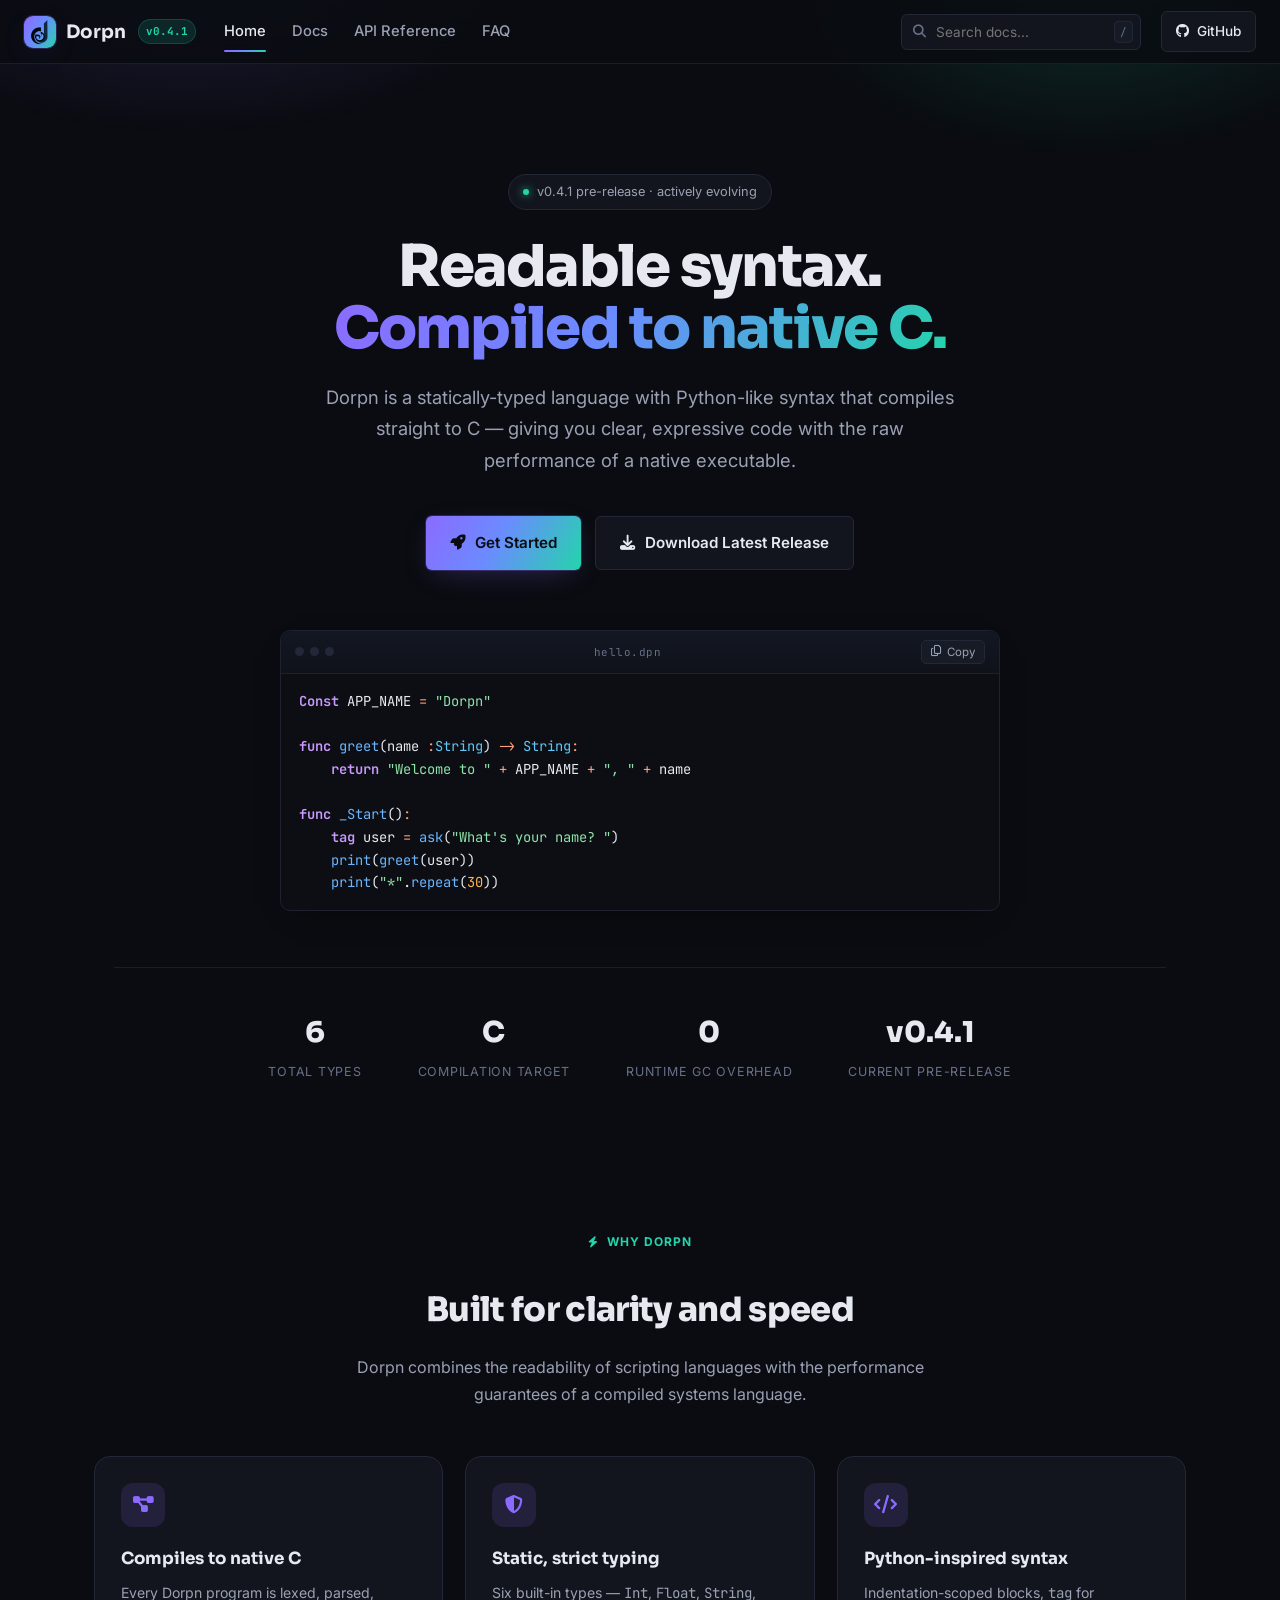
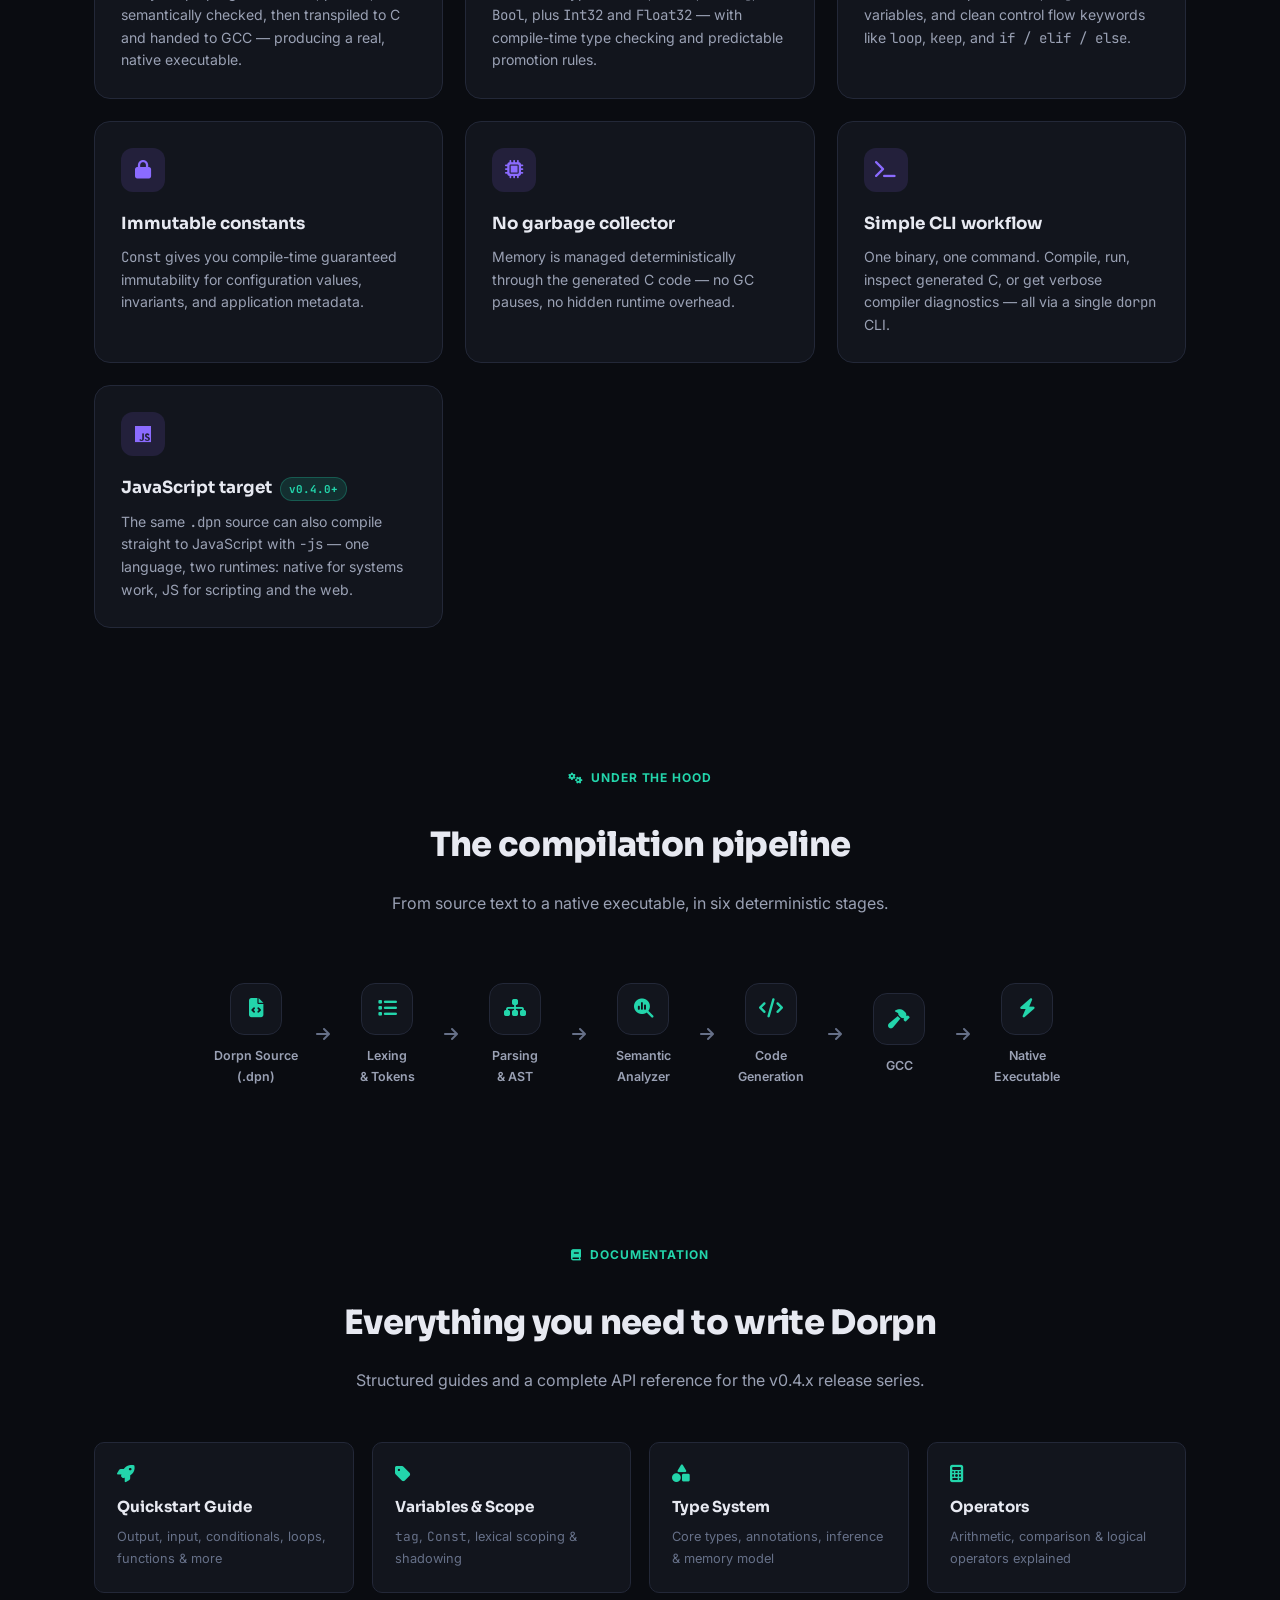
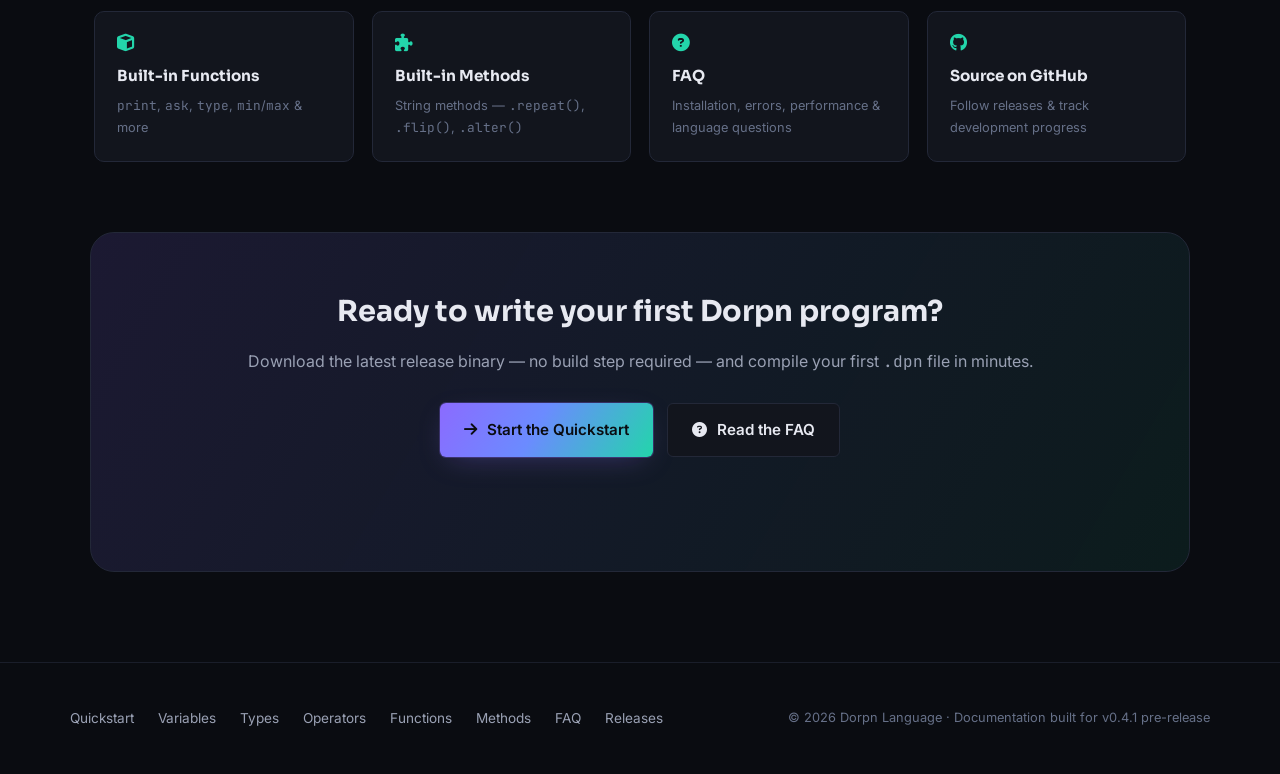
==== commit bb6d2c4a: "Fix icon link path in index.html" ====
--- a/index.html
+++ b/index.html
@@ -7,7 +7,7 @@
   <title>Dorpn — A statically-typed language that compiles to C</title>
   <meta name="description"
     content="Dorpn is a statically-typed, compiled language with Python-like syntax that compiles to C. Fast, readable, and safe by design.">
-  <link rel="icon" type="image/png" href="./dpn-file-light.png">
+  <link rel="icon" type="image/png" href="dpn-file-light.png">
   <link rel=" preconnect" href="https://fonts.googleapis.com">
   <link rel="stylesheet" href="https://cdn.jsdelivr.net/npm/@fortawesome/fontawesome-free@6.5.1/css/all.min.css">
   <link rel="stylesheet" href="css/style.css">
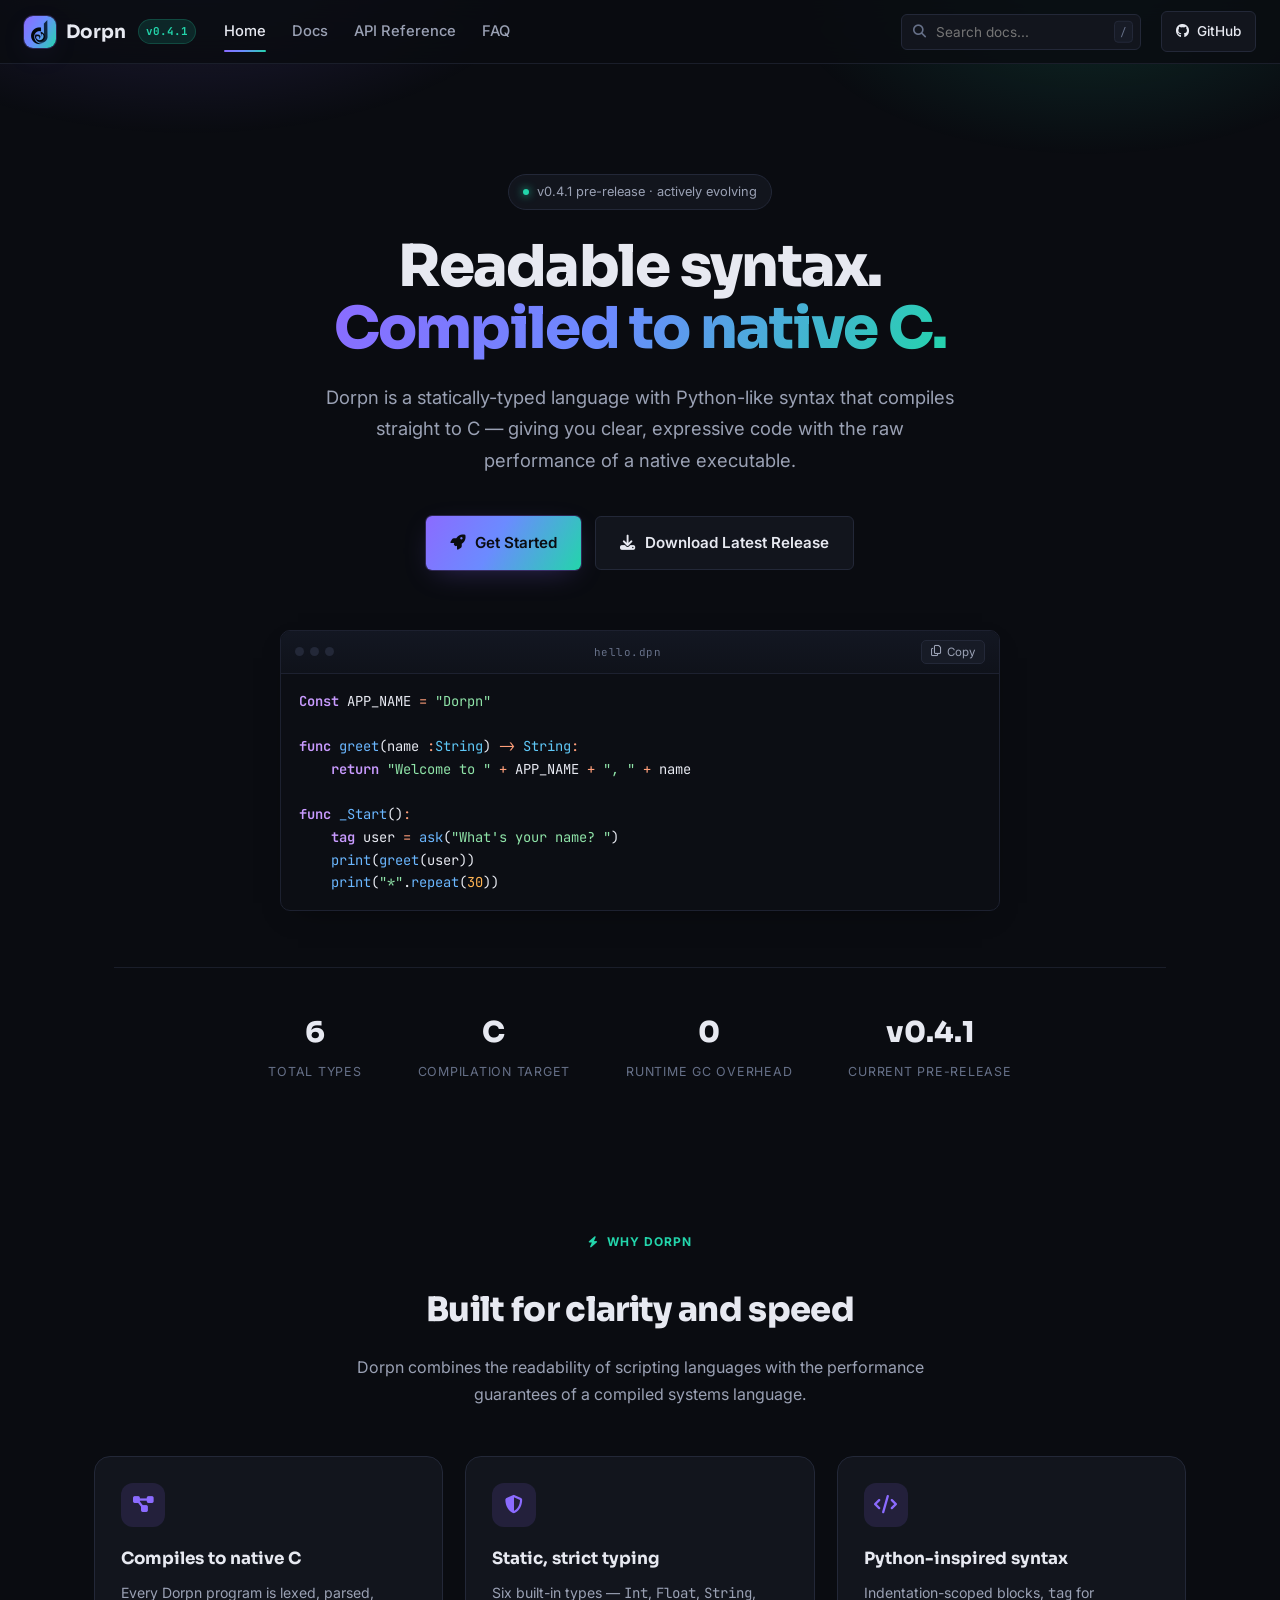
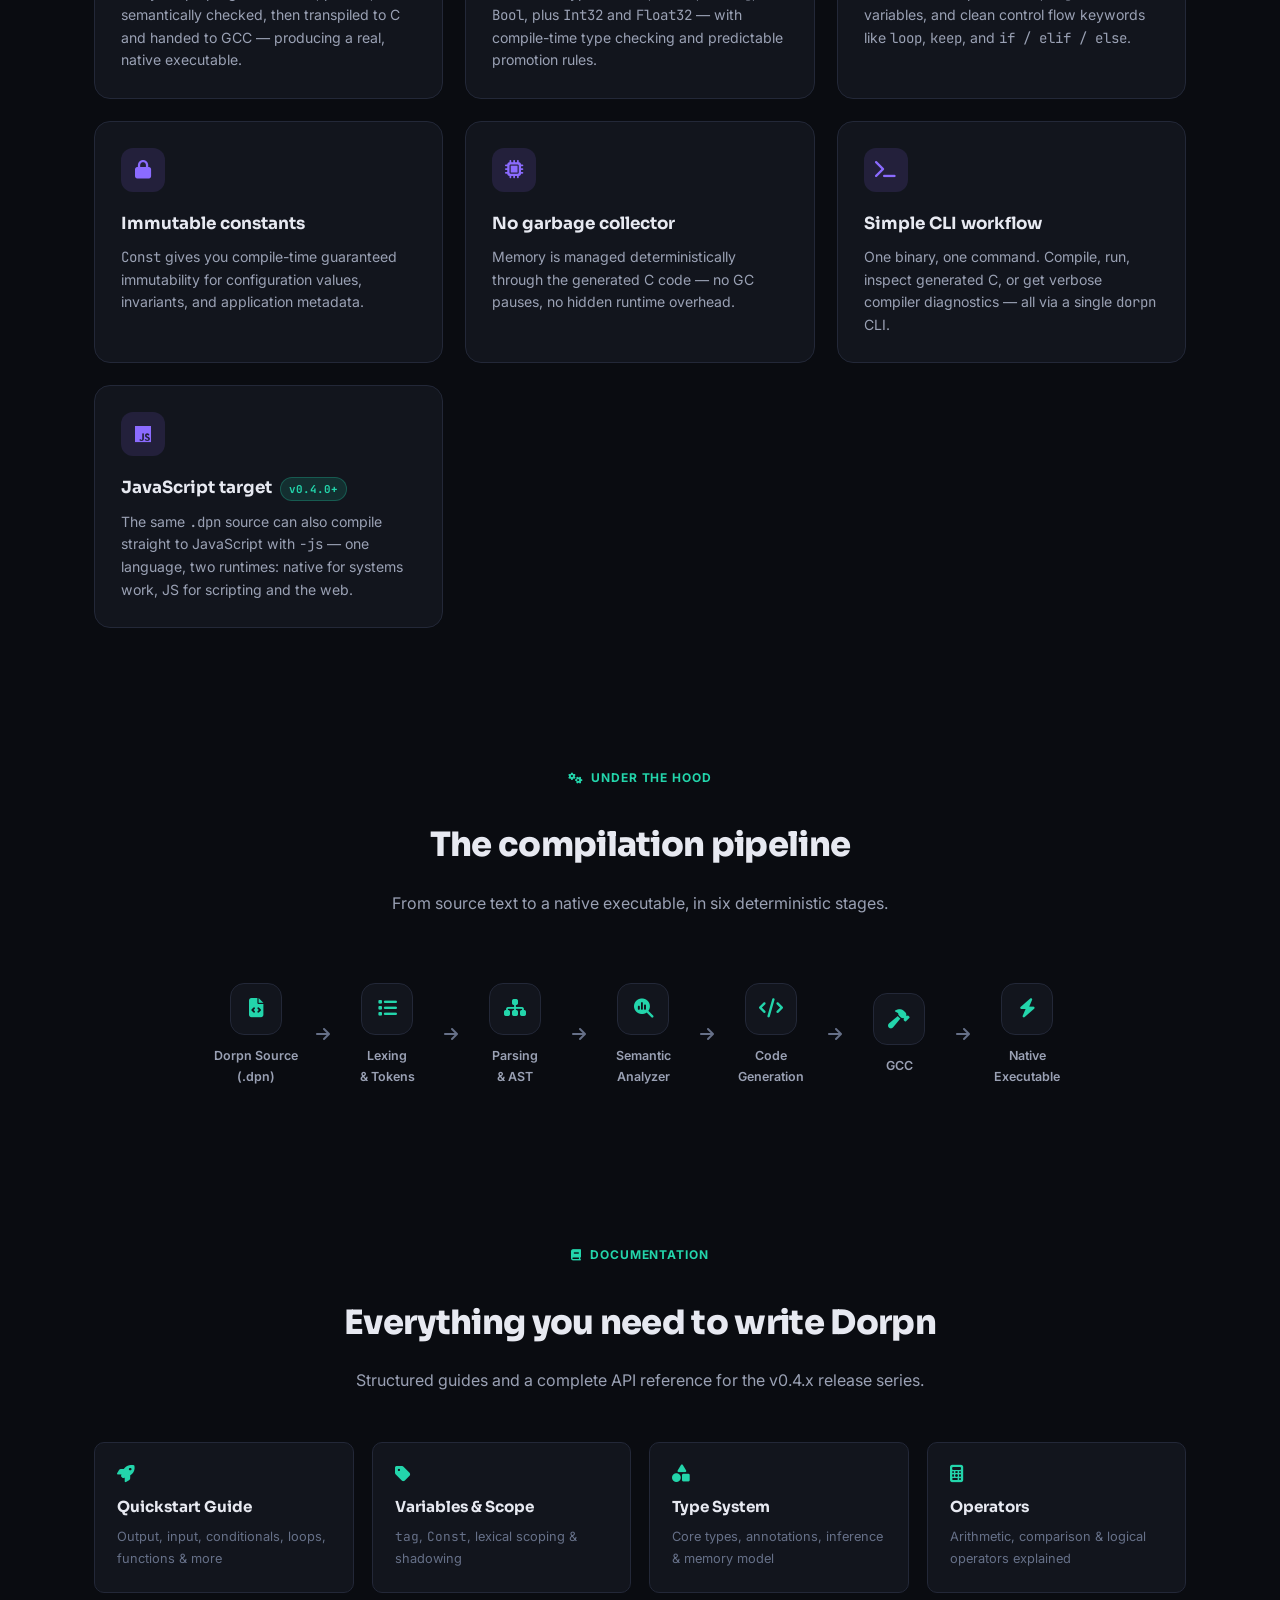
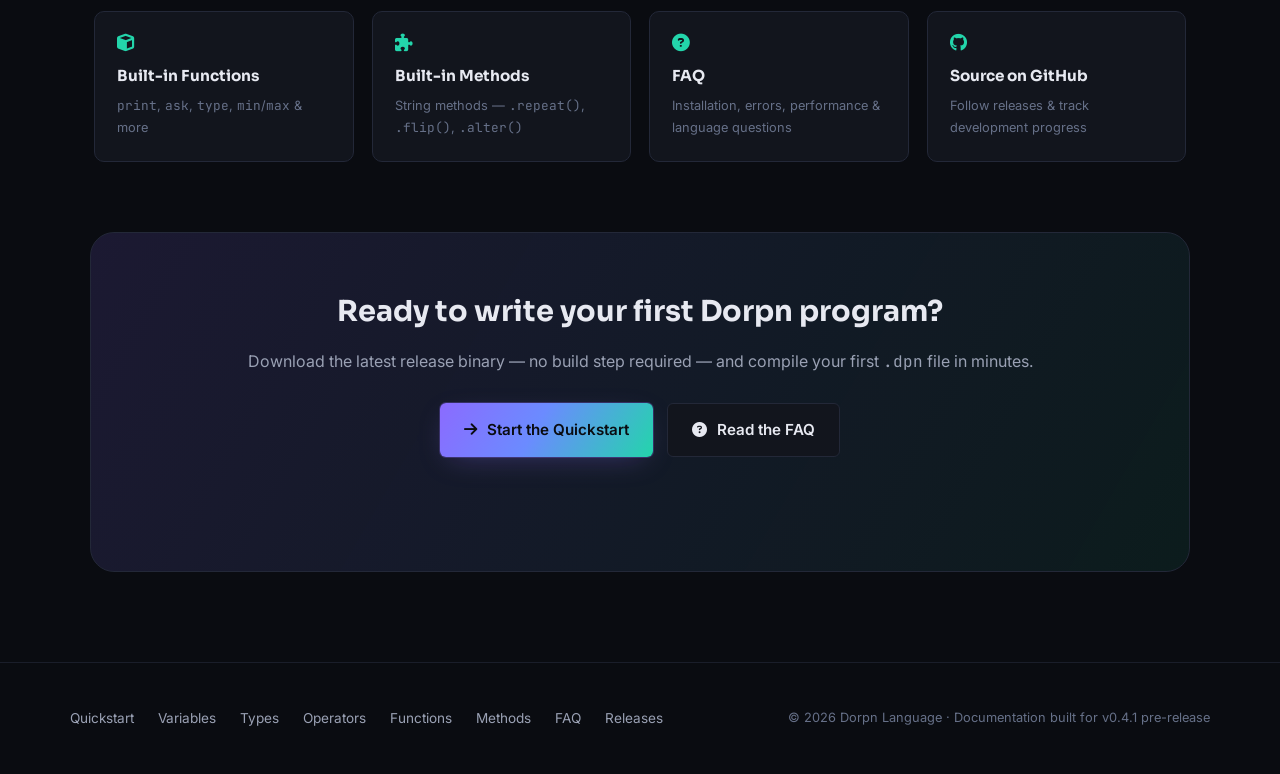
==== commit 2986272e: "Update logo image source in index.html" ====
--- a/index.html
+++ b/index.html
@@ -20,7 +20,7 @@
   <header class="topnav">
     <button class="menu-toggle" aria-label="Toggle navigation"><i class="fa-solid fa-bars"></i></button>
     <a href="index.html" class="brand">
-      <span class="brand-mark"><img src="../dpn-file-light.png" alt="logo"></span>
+      <span class="brand-mark"><img src="dpn-file-light.png" alt="logo"></span>
       Dorpn <span class="brand-version">v0.4.1</span>
     </a>
     <nav class="topnav-links">
